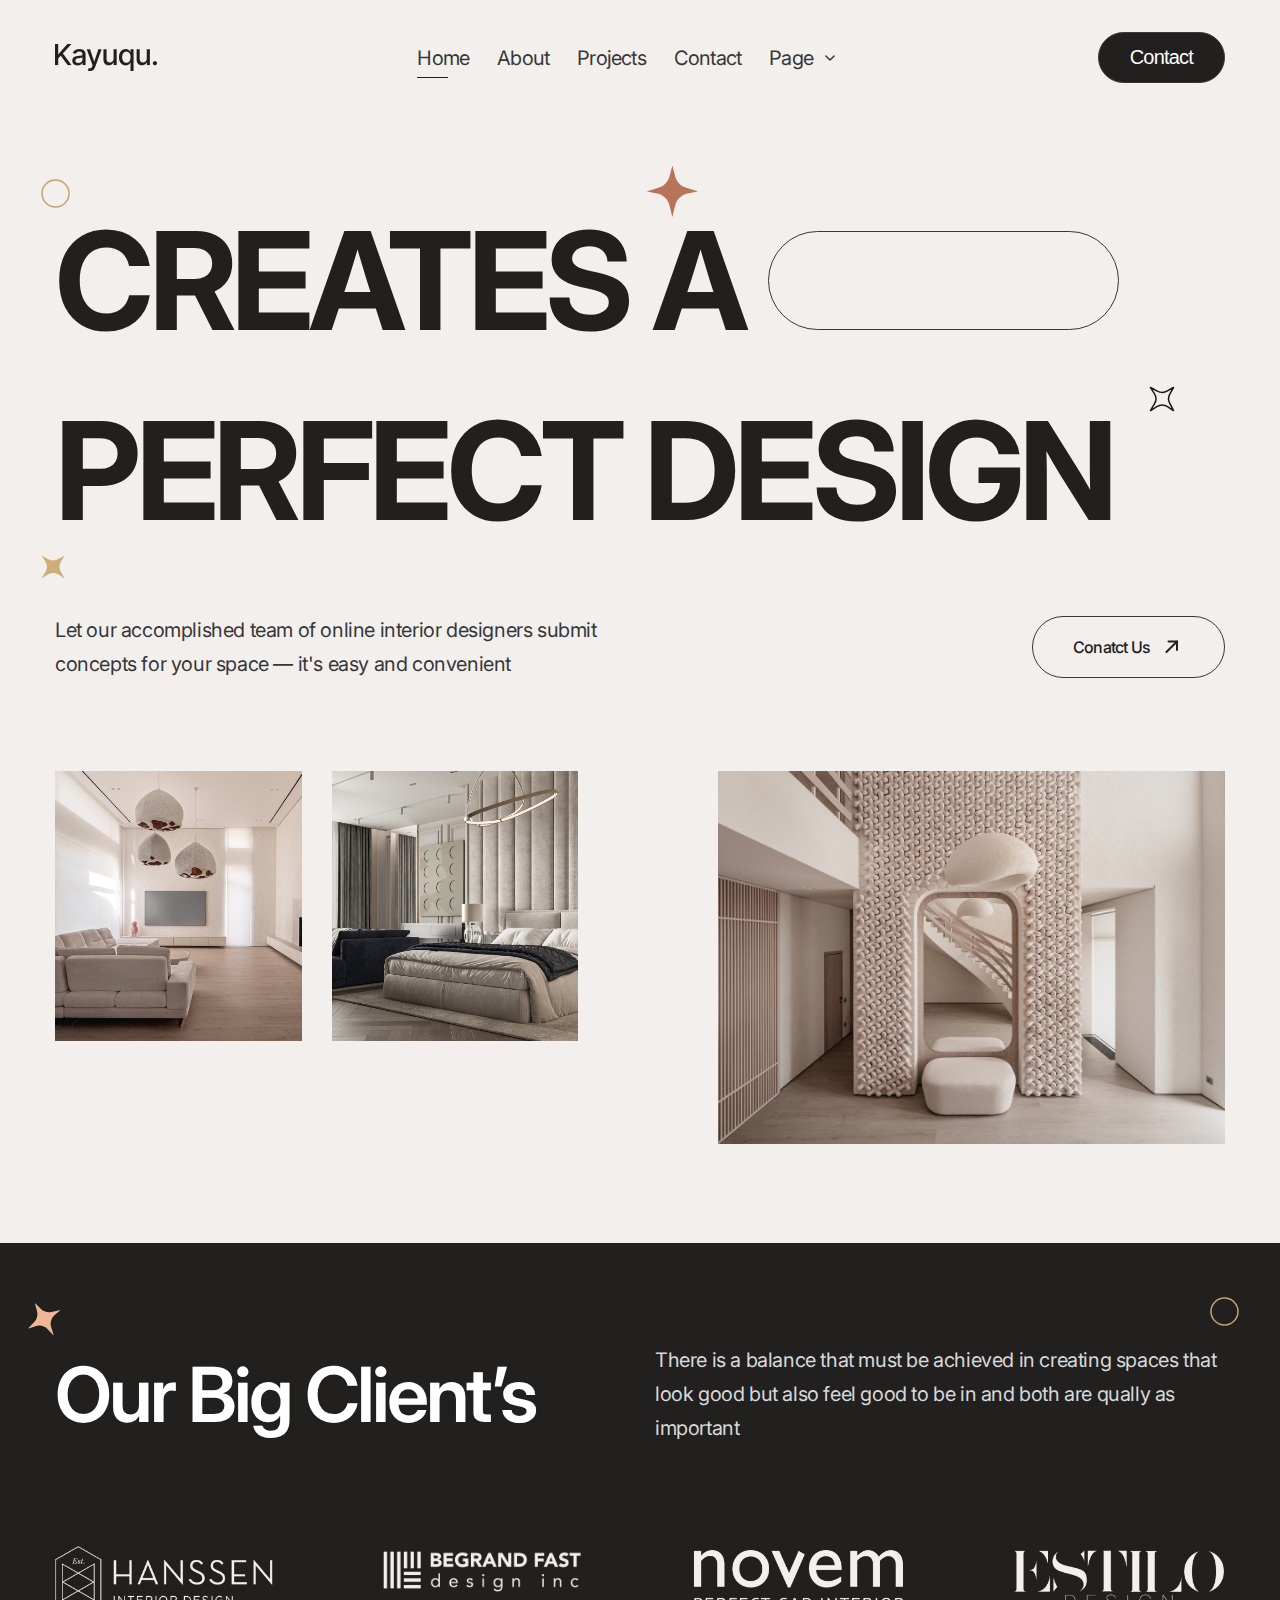
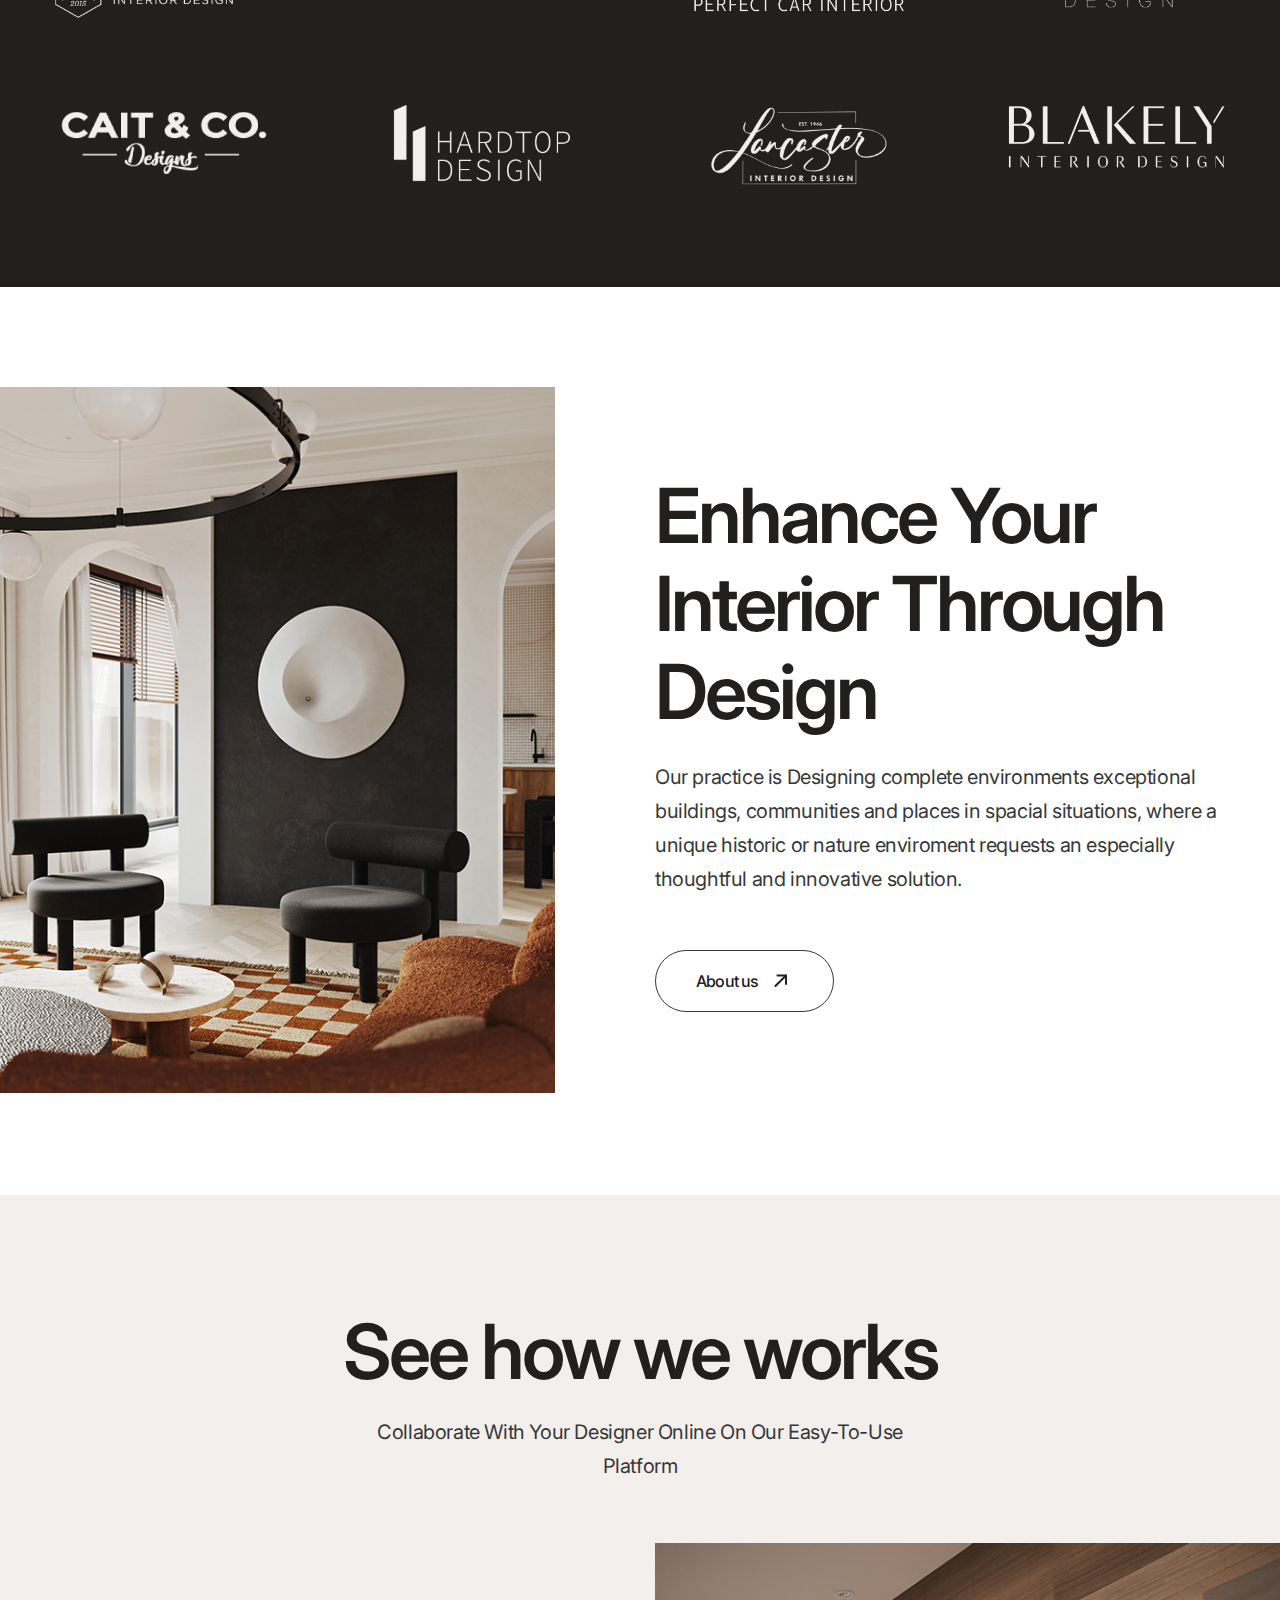
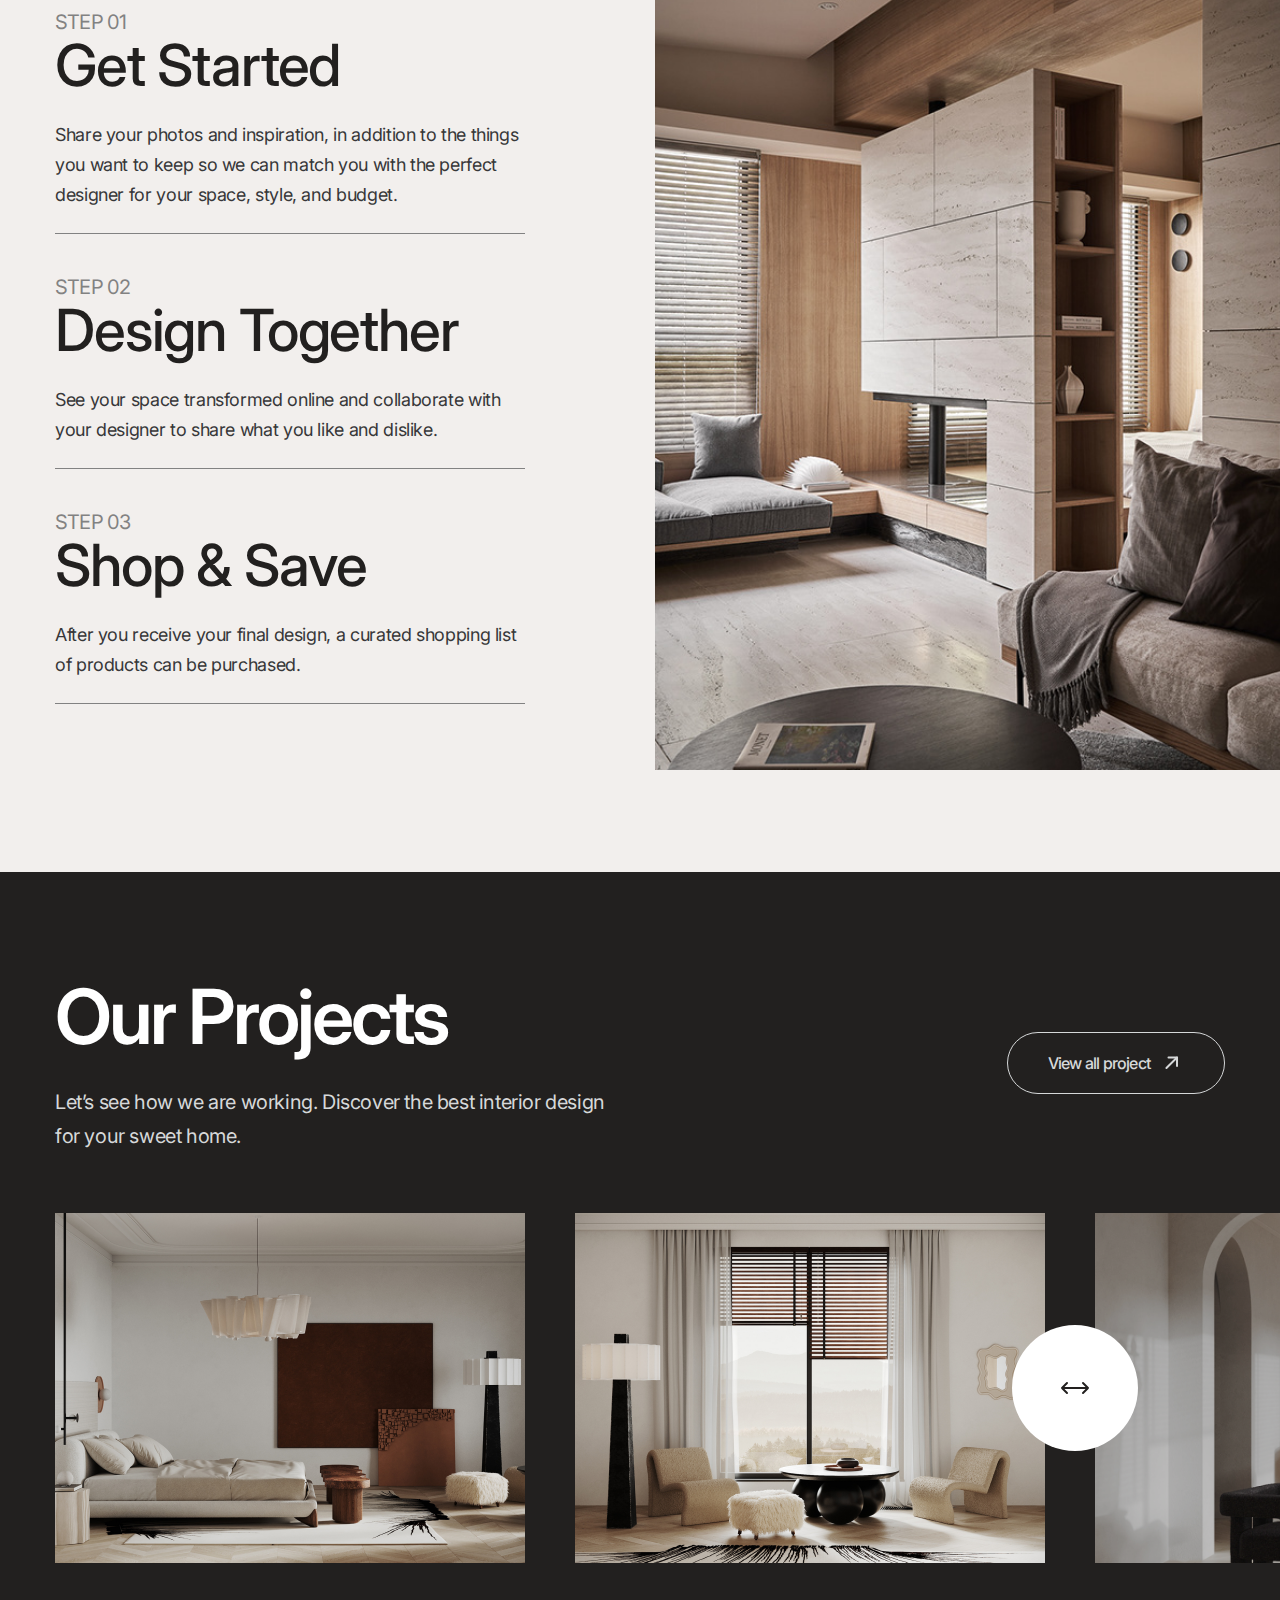
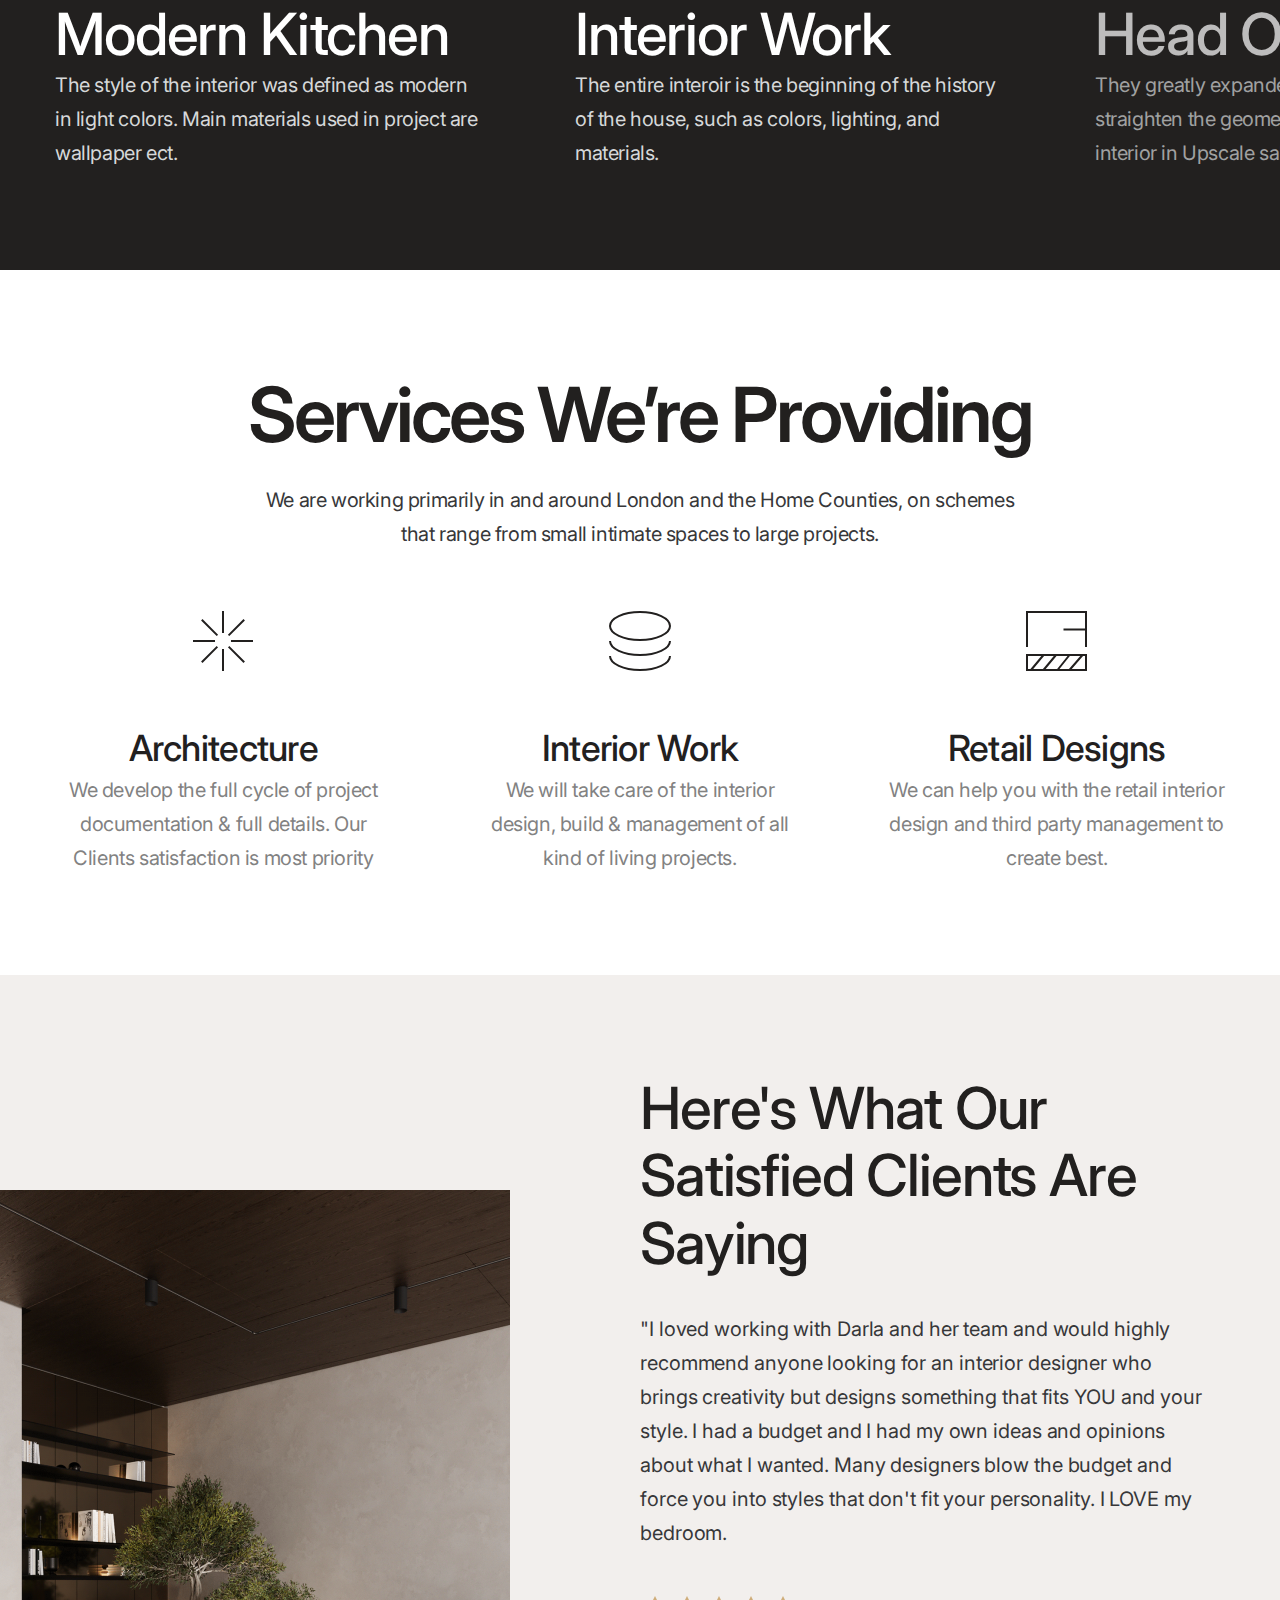
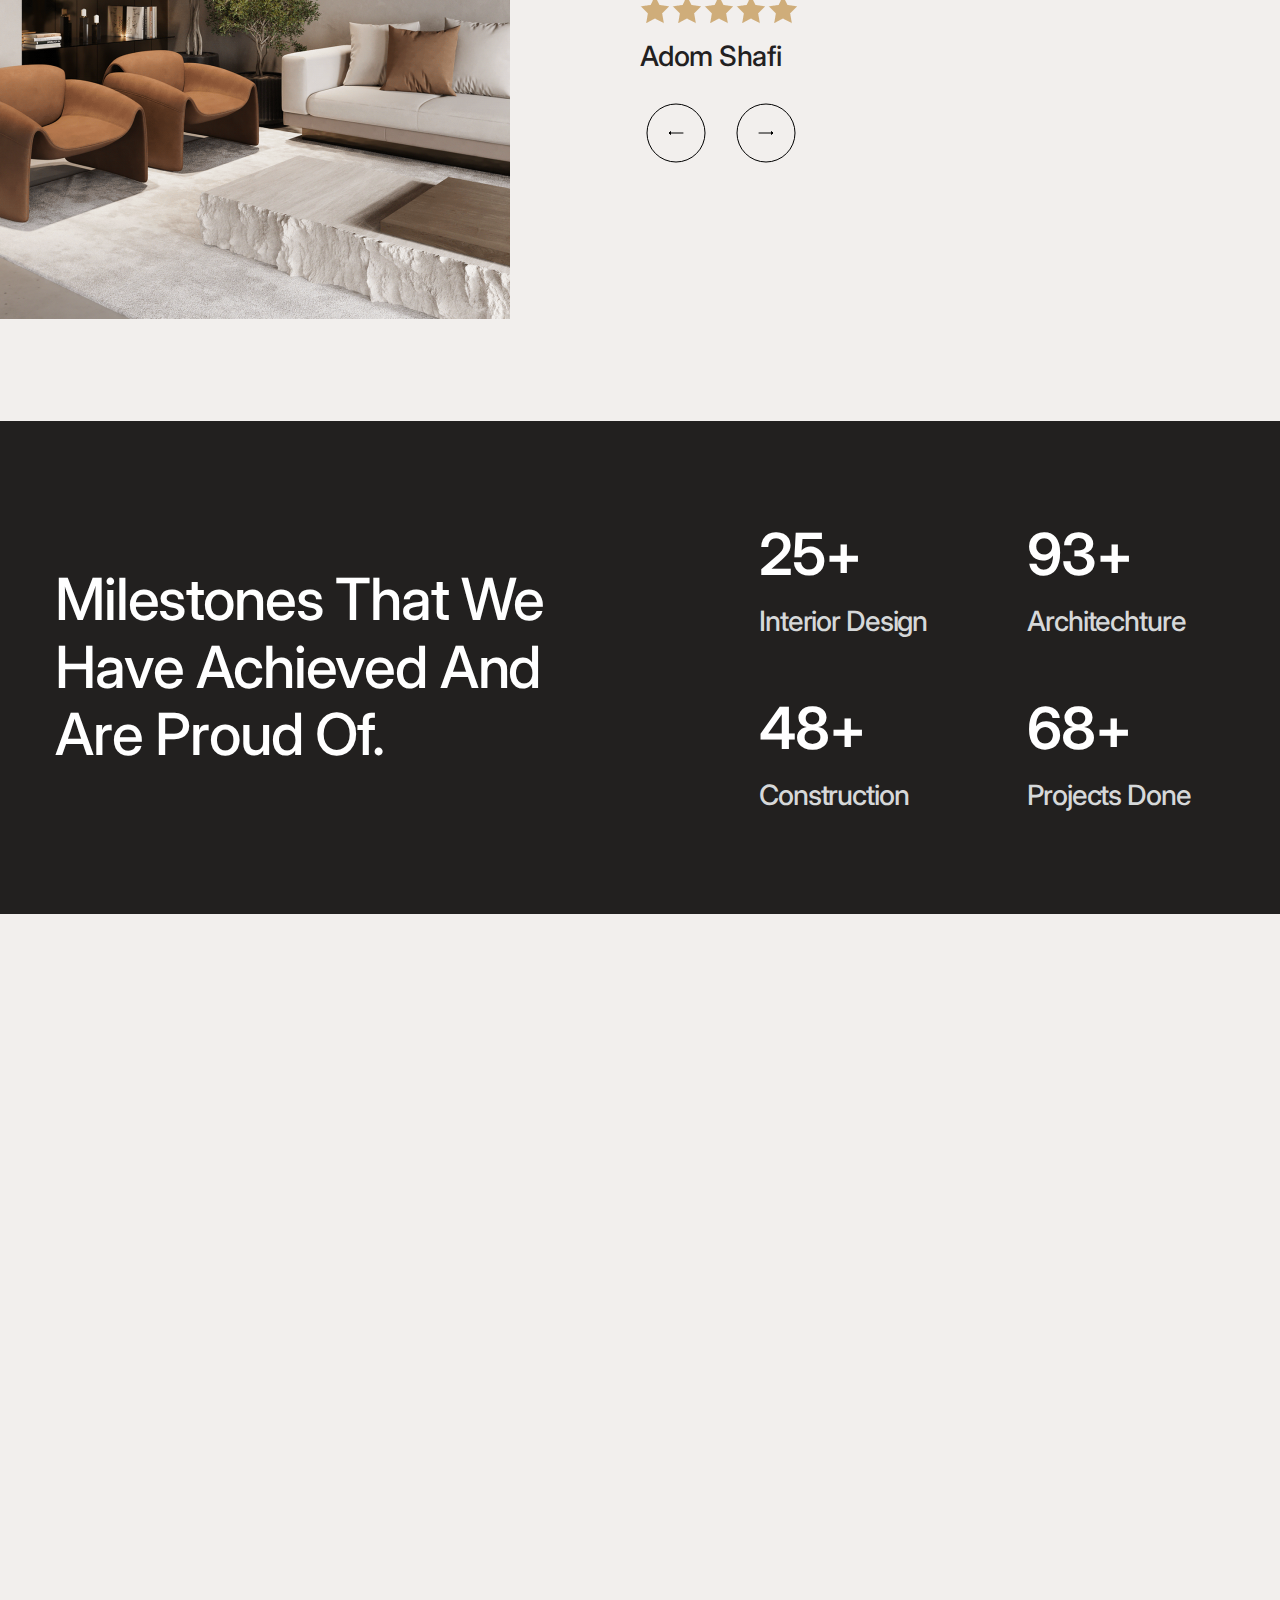
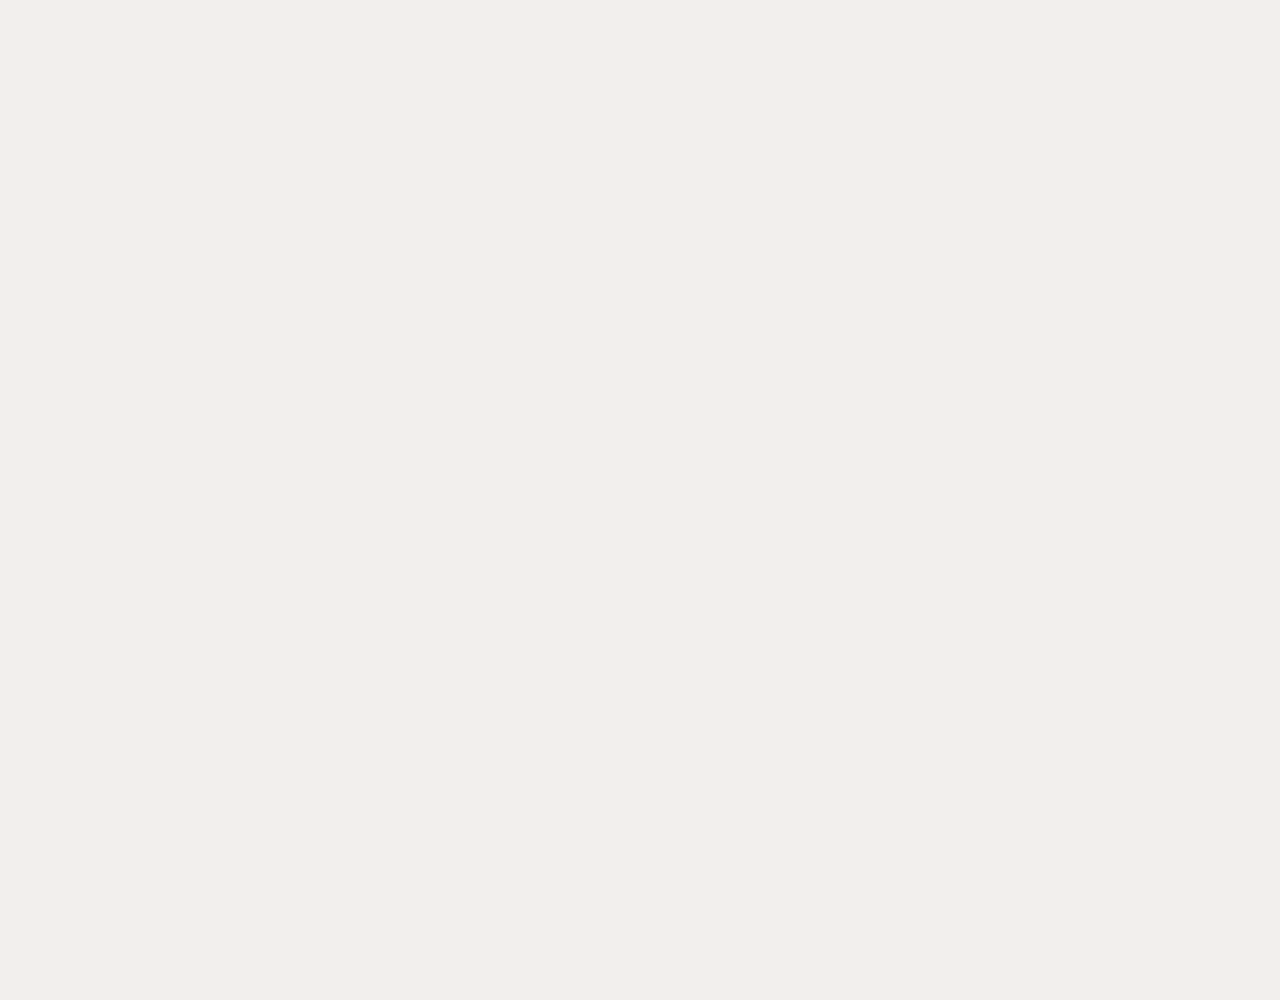
==== index.html @ d787222c "achievements" ====
<!DOCTYPE html>
<html lang="en">
    <head>
        <meta charset="UTF-8" />
        <meta name="viewport" content="width=device-width, initial-scale=1.0" />
        <title>Kayuqu</title>
        <!-- CSS -->
        <link rel="stylesheet" href="./assets/css/reset.css" />
        <link rel="stylesheet" href="./assets/css/styles.css" />
        <!-- Font -->
        <link rel="preconnect" href="https://fonts.googleapis.com" />
        <link rel="preconnect" href="https://fonts.gstatic.com" crossorigin />
        <link
            href="https://fonts.googleapis.com/css2?family=Inter:wght@300;400;500;600;700;800;900&display=swap"
            rel="stylesheet"
        />
        <!-- Favicon -->
        <link
            rel="apple-touch-icon"
            sizes="57x57"
            href="./assets/favicon/apple-icon-57x57.png"
        />
        <link
            rel="apple-touch-icon"
            sizes="60x60"
            href="./assets/favicon/apple-icon-60x60.png"
        />
        <link
            rel="apple-touch-icon"
            sizes="72x72"
            href="./assets/favicon/apple-icon-72x72.png"
        />
        <link
            rel="apple-touch-icon"
            sizes="76x76"
            href="./assets/favicon/apple-icon-76x76.png"
        />
        <link
            rel="apple-touch-icon"
            sizes="114x114"
            href="./assets/favicon/apple-icon-114x114.png"
        />
        <link
            rel="apple-touch-icon"
            sizes="120x120"
            href="./assets/favicon/apple-icon-120x120.png"
        />
        <link
            rel="apple-touch-icon"
            sizes="144x144"
            href="./assets/favicon/apple-icon-144x144.png"
        />
        <link
            rel="apple-touch-icon"
            sizes="152x152"
            href="./assets/favicon/apple-icon-152x152.png"
        />
        <link
            rel="apple-touch-icon"
            sizes="180x180"
            href="./assets/favicon/apple-icon-180x180.png"
        />
        <link
            rel="icon"
            type="image/png"
            sizes="192x192"
            href="./assets/favicon/android-icon-192x192.png"
        />
        <link
            rel="icon"
            type="image/png"
            sizes="32x32"
            href="./assets/favicon/favicon-32x32.png"
        />
        <link
            rel="icon"
            type="image/png"
            sizes="96x96"
            href="./assets/favicon/favicon-96x96.png"
        />
        <link
            rel="icon"
            type="image/png"
            sizes="16x16"
            href="./assets/favicon/favicon-16x16.png"
        />

        <link rel="manifest" href="./assets/favicon/manifest.json" />
        <meta name="msapplication-TileColor" content="#ffffff" />
        <meta name="msapplication-TileImage" content="/ms-icon-144x144.png" />
        <meta name="theme-color" content="#ffffff" />
    </head>
    <body style="height: 9000px">
        <header class="header fixed">
            <div class="container">
                <div class="header__inner">
                    <img
                        src="./assets/imgs/logo.png"
                        alt="Kayuqu"
                        class="logo"
                    />
                    <nav class="nav__header">
                        <ul class="header__list">
                            <li>
                                <a href="#!" class="header__link header__active"
                                    >Home</a
                                >
                            </li>
                            <li><a href="#!" class="header__link">About</a></li>
                            <li>
                                <a href="#!" class="header__link">Projects</a>
                            </li>
                            <li>
                                <a href="#!" class="header__link">Contact</a>
                            </li>
                            <li>
                                <a href="#!" class="header__link"
                                    >Page
                                    <svg
                                        class="header__menu"
                                        xmlns="http://www.w3.org/2000/svg"
                                        width="14"
                                        height="14"
                                        viewBox="0 0 14 14"
                                        fill="none"
                                    >
                                        <path
                                            d="M11.0837 4.95801L7.00033 9.04134L2.91699 4.95801"
                                            stroke="currentColor"
                                            stroke-width="1.5"
                                            stroke-linecap="round"
                                            stroke-linejoin="round"
                                        />
                                    </svg>
                                </a>
                            </li>
                        </ul>
                    </nav>
                    <button class="btn header__btn">Contact</button>
                </div>
            </div>
        </header>

        <main>
            <!-- hero -->
            <section class="hero">
                <div class="container">
                    <h1 class="section-heading lv1 hero__heading">
                        CREATES A <span class="btn hero__btn"></span> PERFECT
                        DESIGN

                        <img
                            src="./assets/icons/Ellipse 1.svg"
                            alt=""
                            class="hero__icon"
                        />
                        <img
                            src="./assets/icons/Star 1.svg"
                            alt=""
                            class="hero__icon"
                        /><img
                            src="./assets/icons/Star 2.svg"
                            alt=""
                            class="hero__icon"
                        /><img
                            src="./assets/icons/star3.svg"
                            alt=""
                            class="hero__icon"
                        />
                    </h1>
                    <div class="hero__row">
                        <p class="section-desc hero__desc">
                            Let our accomplished team of online interior
                            designers submit concepts for your space — it's easy
                            and convenient
                        </p>

                        <a href="" class="btn section-action"
                            >Conatct Us
                            <img
                                src="./assets/icons/Arrow-Right.svg"
                                alt=""
                                class="hero__icon__arrow"
                        /></a>
                    </div>
                    <div class="hero__media">
                        <img
                            src="./assets/imgs/hero_1.png"
                            alt="hero_1"
                            class="hero__img"
                        /><img
                            src="./assets/imgs/hero_2.png"
                            alt="hero_2"
                            class="hero__img"
                        /><img
                            src="./assets/imgs/hero_3.png"
                            alt="hero_3"
                            class="hero__img"
                        />
                    </div>
                </div>
            </section>
            <!-- Our__Client’s -->
            <section class="Our-Client">
                <div class="container">
                    <div class="Our-Client__inner">
                        <div class="Our-Client__row">
                            <h2 class="section-heading lv2 Our-Client__heading">
                                Our Big Client’s
                            </h2>
                            <p class="section-desc Our-Client__desc">
                                There is a balance that must be achieved in
                                creating spaces that look good but also feel
                                good to be in and both are qually as important
                            </p>
                        </div>
                        <div class="Our-Client__logo__list">
                            <img
                                src="./assets/logo/logo1.png"
                                alt=""
                                class="Our-Client__logo__item"
                            /><img
                                src="./assets/logo/logo2.png"
                                alt=""
                                class="Our-Client__logo__item"
                            /><img
                                src="./assets/logo/logo3.png"
                                alt=""
                                class="Our-Client__logo__item"
                            /><img
                                src="./assets/logo/logo4.png"
                                alt=""
                                class="Our-Client__logo__item"
                            /><img
                                src="./assets/logo/logo5.png"
                                alt=""
                                class="Our-Client__logo__item"
                            /><img
                                src="./assets/logo/logo6.png"
                                alt=""
                                class="Our-Client__logo__item"
                            /><img
                                src="./assets/logo/logo7.png"
                                alt=""
                                class="Our-Client__logo__item"
                            /><img
                                src="./assets/logo/logo8.png"
                                alt=""
                                class="Our-Client__logo__item"
                            />
                        </div>
                        <img
                            src="./assets/icons/Star 4.svg"
                            alt=""
                            class="Our-Client__icon"
                        />
                        <img
                            src="./assets/icons/Ellipse 1.svg"
                            alt=""
                            class="Our-Client__icon"
                        />
                    </div>
                </div>
            </section>
            <!-- About -->
            <section class="about">
                <div class="container">
                    <div class="about__inner">
                        <figure class="about__thumb">
                            <img
                                src="./assets/imgs/about.png"
                                alt=""
                                class="about__img"
                            />
                        </figure>

                        <section class="about__content">
                            <h2 class="section-heading lv2 about__heading">
                                Enhance your interior through design
                            </h2>
                            <p class="section-desc about__desc">
                                Our practice is Designing complete environments
                                exceptional buildings, communities and places in
                                spacial situations, where a unique historic or
                                nature enviroment requests an especially
                                thoughtful and innovative solution.
                            </p>

                            <a href="#!" class="btn section-action"
                                >About us
                                <img
                                    src="./assets/icons/Arrow-Right.svg"
                                    alt=""
                                    class="hero__icon__arrow"
                            /></a>
                        </section>
                    </div>
                </div>
            </section>
            <!-- Works -->
            <section class="works">
                <div class="container">
                    <h2 class="section-heading lv2 works__heading">
                        See how we works
                    </h2>
                    <p class="section-desc works__desc">
                        Collaborate with your designer online on our easy-to-use
                        platform
                    </p>

                    <div class="works__inner">
                        <div class="works__list">
                            <!-- works item 1 -->
                            <section class="works__item">
                                <span class="works__step"> STEP 01 </span>
                                <h3 class="section-heading lv3">Get Started</h3>
                                <p class="works__item__desc">
                                    Share your photos and inspiration, in
                                    addition to the things you want to keep so
                                    we can match you with the perfect designer
                                    for your space, style, and budget.
                                </p>
                            </section>

                            <!-- works item 2 -->
                            <section class="works__item">
                                <span class="works__step"> STEP 02 </span>
                                <h3 class="section-heading lv3">
                                    Design Together
                                </h3>
                                <p class="works__item__desc">
                                    See your space transformed online and
                                    collaborate with your designer to share what
                                    you like and dislike.
                                </p>
                            </section>

                            <!-- works item 1 -->
                            <section class="works__item">
                                <span class="works__step"> STEP 03 </span>
                                <h3 class="section-heading lv3">Shop & Save</h3>
                                <p class="works__item__desc">
                                    After you receive your final design, a
                                    curated shopping list of products can be
                                    purchased.
                                </p>
                            </section>
                        </div>

                        <figure class="works__thumb">
                            <img
                                src="./assets/imgs/works.png"
                                alt="works"
                                class="works__img"
                            />
                        </figure>
                    </div>
                </div>
            </section>
            <!-- projects -->
            <section class="projects">
                <div class="container">
                    <section class="projects__top">
                        <div class="projects__info">
                            <h2 class="section-heading lv2 projects__heading">
                                Our Projects
                            </h2>
                            <p class="section-desc project__desc">
                                Let’s see how we are working. Discover the best
                                interior design for your sweet home.
                            </p>
                        </div>
                        <a href="" class="btn section-action projects__action"
                            >View all project
                            <svg
                                width="24"
                                height="24"
                                viewBox="0 0 24 24"
                                fill="none"
                                xmlns="http://www.w3.org/2000/svg"
                            >
                                <g id="Iconly/Light/Arrow - Right">
                                    <g id="Arrow - Right">
                                        <path
                                            id="Stroke 1"
                                            d="M17.0294 6.44707L6.42281 17.0537"
                                            stroke="currentColor"
                                            stroke-width="2"
                                            stroke-linecap="round"
                                            stroke-linejoin="round"
                                        />
                                        <path
                                            id="Stroke 3"
                                            d="M8.49179 6.46445L17.0294 6.44606L17.0117 14.9844"
                                            stroke="currentColor"
                                            stroke-width="2"
                                            stroke-linecap="round"
                                            stroke-linejoin="round"
                                        />
                                    </g>
                                </g>
                            </svg>
                        </a>
                    </section>
                    <div class="projects__list">
                        <!-- Project item 1 -->
                        <article class="projects__item">
                            <a href="#!">
                                <figure class="projects__thumb">
                                    <img
                                        src="./assets/imgs/projects1.png"
                                        alt=""
                                        class="projects__img"
                                    />
                                </figure>
                            </a>
                            <div class="projects__item__info">
                                <a href="#!">
                                    <h3
                                        class="projects__item__title section__heading lv3"
                                    >
                                        Modern Kitchen
                                    </h3>
                                </a>

                                <p class="projects__item__desc section-desc">
                                    The style of the interior was defined as
                                    modern in light colors. Main materials used
                                    in project are wallpaper ect.
                                </p>
                            </div>
                        </article>

                        <!-- Project item 2 -->
                        <article class="projects__item">
                            <a href="#!">
                                <figure class="projects__thumb">
                                    <img
                                        src="./assets/imgs/projects2.png"
                                        alt=""
                                        class="projects__img"
                                    />
                                </figure>
                            </a>
                            <div class="projects__item__info">
                                <a href="#!">
                                    <h3
                                        class="projects__item__title section__heading lv3"
                                    >
                                        Interior Work
                                    </h3>
                                </a>

                                <p class="projects__item__desc section-desc">
                                    The entire interoir is the beginning of the
                                    history of the house, such as colors,
                                    lighting, and materials.
                                </p>
                            </div>
                        </article>

                        <!-- Project item 3 -->
                        <article class="projects__item">
                            <a href="#!">
                                <figure class="projects__thumb">
                                    <img
                                        src="./assets/imgs/projects3.png"
                                        alt=""
                                        class="projects__img"
                                    />
                                </figure>
                            </a>
                            <div class="projects__item__info">
                                <a href="#!">
                                    <h3
                                        class="projects__item__title section__heading lv3"
                                    >
                                        Head Office
                                    </h3>
                                </a>

                                <p class="projects__item__desc section-desc">
                                    They greatly expanded the space, helped
                                    straighten the geometry and added light to
                                    the interior in Upscale sales office.
                                </p>
                            </div>
                        </article>
                        <img
                            src="./assets/icons/next.svg"
                            alt=""
                            class="project__icon"
                        />
                    </div>
                </div>
            </section>
            <!-- Services -->
            <section class="services">
                <div class="container">
                    <h2 class="section-heading lv2 services__heading">
                        Services We’re Providing
                    </h2>
                    <p class="section-desc services__desc">
                        We are working primarily in and around London and the
                        Home Counties, on schemes that range from small intimate
                        spaces to large projects.
                    </p>

                    <div class="services__list">
                        <!-- services__item 1 -->
                        <section class="services__item">
                            <img
                                src="./assets/icons/Architecture.svg"
                                alt="Architecture"
                                class="services__icon"
                            />
                            <h3 class="services__item__title">Architecture</h3>
                            <p class="services__item__desc section-desc">
                                We develop the full cycle of project
                                documentation & full details. Our Clients
                                satisfaction is most priority
                            </p>
                        </section>

                        <!-- services__item 2 -->
                        <section class="services__item">
                            <img
                                src="./assets/icons/InteriorWork.svg"
                                alt="Interior Work"
                                class="services__icon"
                            />
                            <h3 class="services__item__title">Interior Work</h3>
                            <p class="services__item__desc section-desc">
                                We will take care of the interior design, build
                                & management of all kind of living projects.
                            </p>
                        </section>

                        <!-- services__item 3 -->
                        <section class="services__item">
                            <img
                                src="./assets/icons/RetailDesigns.svg"
                                alt=""
                                class="services__icon"
                            />
                            <h3 class="services__item__title">
                                Retail Designs
                            </h3>
                            <p class="services__item__desc section-desc">
                                We can help you with the retail interior design
                                and third party management to create best.
                            </p>
                        </section>
                    </div>
                </div>
            </section>
            <!-- reviews  -->
            <section class="review">
                <div class="container">
                    <div class="review__inner">
                        <figure class="review__thumb">
                            <img
                                src="./assets/imgs/reviews.png"
                                alt="review"
                                class="review__img"
                            />
                        </figure>
                        <section class="review__content">
                            <h3 class="section-heading lv3 review__heading">
                                Here's what our satisfied clients are saying
                            </h3>
                            <blockquote class="section-desc review__quote">
                                "I loved working with Darla and her team and
                                would highly recommend anyone looking for an
                                interior designer who brings creativity but
                                designs something that fits YOU and your style.
                                I had a budget and I had my own ideas and
                                opinions about what I wanted. Many designers
                                blow the budget and force you into styles that
                                don't fit your personality. I LOVE my bedroom.
                            </blockquote>
                            <img
                                src="./assets/icons/star.png"
                                alt=""
                                class="review__star"
                            />
                            <p class="review__author">Adom Shafi</p>
                            <div class="review__controls">
                                <button class="review__control">
                                    <svg
                                        class="review__control__back"
                                        xmlns="http://www.w3.org/2000/svg"
                                        width="60"
                                        height="60"
                                        viewBox="0 0 60 60"
                                        fill="none"
                                    >
                                        <circle
                                            cx="30"
                                            cy="30"
                                            r="29"
                                            stroke="currentColor"
                                        />
                                        <path
                                            d="M35.5 28.5L37 30L35.5 31.5V30V28.5Z"
                                            fill="#22201F"
                                        />
                                        <path
                                            d="M23 30H35.5M35.5 30V28.5L37 30L35.5 31.5V30Z"
                                            stroke="currentColor"
                                            stroke-linecap="round"
                                        />
                                    </svg>
                                </button>

                                <button class="review__control">
                                    <svg
                                        xmlns="http://www.w3.org/2000/svg"
                                        width="60"
                                        height="60"
                                        viewBox="0 0 60 60"
                                        fill="none"
                                    >
                                        <circle
                                            cx="30"
                                            cy="30"
                                            r="29"
                                            stroke="currentColor"
                                        />
                                        <path
                                            d="M35.5 28.5L37 30L35.5 31.5V30V28.5Z"
                                            fill="currentColor"
                                        />
                                        <path
                                            d="M23 30H35.5M35.5 30V28.5L37 30L35.5 31.5V30Z"
                                            stroke="currentColor"
                                            stroke-linecap="round"
                                        />
                                    </svg>
                                </button>
                            </div>
                        </section>
                    </div>
                </div>
            </section>
            <section class="achievements">
                <div class="container">
                    <div class="achievements__inner">
                        <h3 class="section-heading lv3 achievements__heading">
                            Milestones that we have achieved and are proud of.
                        </h3>

                        <div class="achievements__list">
                            <!-- achievements__item 1 -->
                            <section class="achievements__item">
                                <span class="achievements__item__stats"
                                    >25+</span
                                >
                                <p class="achievements__item__title">
                                    Interior Design
                                </p>
                            </section>

                            <!-- achievements__item 2 -->
                            <section class="achievements__item">
                                <span class="achievements__item__stats"
                                    >93+</span
                                >
                                <p class="achievements__item__title">
                                    Architechture
                                </p>
                            </section>

                            <!-- achievements__item 3 -->
                            <section class="achievements__item">
                                <span class="achievements__item__stats"
                                    >48+</span
                                >
                                <p class="achievements__item__title">
                                    Construction
                                </p>
                            </section>

                            <!-- achievements__item 4 -->
                            <section class="achievements__item">
                                <span class="achievements__item__stats"
                                    >68+</span
                                >
                                <p class="achievements__item__title">
                                    Projects Done
                                </p>
                            </section>
                        </div>
                    </div>
                </div>
            </section>
        </main>
    </body>
</html>
---- assets/css/styles.css ----
* {
    box-sizing: border-box;
}

:root {
    --primary-color: #ff5b2e;
    --primary-color-bg: #f2efed;
}

html {
    font-size: 62.5%;
}

body {
    font-size: 1.6rem;
    font-family: "Inter", sans-serif;
    background: var(--primary-color-bg);
}

/* Common */
a {
    text-decoration: none;
}

.container {
    width: 1170px;
    max-width: calc(100% - 48px);
    margin: 0 auto;
}

.btn {
    padding: 18px 40px;
    justify-content: center;
    align-items: center;
    border-radius: 999px;
    border: 1px solid #373739;
    color: #22201f;
    font-weight: 500;
    letter-spacing: -0.8px;
    transition: 0.25s;
}

.btn:hover {
    opacity: 0.9;
}

.section-action {
    display: inline-flex;
    align-items: center;
    column-gap: 10px;
}

.section-desc {
    color: #373739;
    font-family: Inter;
    font-size: 2rem;
    font-style: normal;
    font-weight: 400;
    line-height: 1.7;
    letter-spacing: -0.4px;
}

.section-heading {
    color: #22201f;
    font-family: Inter;
}

.lv1 {
    font-size: 13.6rem;
    font-weight: 700;
    line-height: 1.4;
    letter-spacing: -5.44px;
}

.lv2 {
    font-size: 7.6rem;
    font-weight: 600;
    line-height: 1.16;
    letter-spacing: -3.04px;
}
.lv3 {
    font-size: 5.8rem;
    font-weight: 500;
    line-height: 1.17;
    letter-spacing: -1.16px;
}
/* Header */

.header {
    padding: 32px 0 8px 0;
    background: var(--primary-color-bg);
    z-index: 1;
    /* background: #ff5b2e; */
}

.header.fixed {
    position: sticky;
    margin: 0 auto;
    top: 0;
}

.logo {
    width: 102px;
    height: 27px;
    object-fit: cover;
}

.header__inner {
    display: flex;
    align-items: center;
}

.nav__header {
    margin: auto;
}

.header__list {
    display: flex;
    align-items: center;
}

.header__link {
    position: relative;
    padding: 8px 14px;
    color: #373739;
    font-size: 2rem;
    font-style: normal;
    font-weight: 400;
    letter-spacing: -0.8px;
}

.header__active::before {
    content: "";
    position: absolute;
    width: 38.6%;
    height: 1px;
    bottom: 0;
    left: 14px;
    background: #22201f;
}

.header__menu {
    color: currentColor;
    margin-left: 6px;
}

.header__btn {
    background: #22201f;
    padding: 13px 31px;
    color: #fff;

    font-size: 2rem;
    font-style: normal;
    font-weight: 500;
    letter-spacing: -0.8px;
}

/* hero */
.hero {
    padding-top: 95px;
    padding-bottom: 99px;
}

.hero__btn {
    display: inline-block;
    width: 351px;
    height: 99px;
}

.hero__heading {
    position: relative;
}

.hero__icon {
    position: absolute;
}

.hero__icon:nth-of-type(1) {
    top: -7px;
    left: -14px;
}

.hero__icon:nth-of-type(2) {
    width: 51px;
    height: 51px;
    top: -20px;
    left: 592px;
}

.hero__icon:nth-of-type(3) {
    height: 24px;
    width: 24px;
    bottom: -12px;
    left: -14px;
}

.hero__icon:nth-of-type(4) {
    top: 200px;
    right: 50px;
}
.hero__row {
    margin-top: 46px;
    display: flex;
    align-items: center;
    justify-content: space-between;
}
.hero__desc {
    width: 601px;
}

.hero__icon__arrow {
    width: 24px;
    height: 24px;
    display: block;
}

.hero__media {
    margin-top: 90px;
    display: grid;
    grid-template-columns: 1fr 1fr 2.5fr;
    column-gap: 30px;
}

.hero__img {
    width: 100%;
}

.hero__img:last-child {
    padding-left: 110px;
}

/* Our-Client */

.Our-Client {
    background: #22201f;
    padding: 100px 0;
}

.Our-Client__inner {
    position: relative;
}

.Our-Client__row {
    display: flex;
    align-items: center;
    justify-content: space-between;
}

.Our-Client__heading {
    color: var(--white, #fff);
}

.Our-Client__desc {
    width: 570px;
    color: var(--gray-white, #d6d8d9);
}

.Our-Client__logo__list {
    margin-top: 100px;
    display: grid;
    grid-template-columns: repeat(4, 1fr);
    column-gap: 100px;
    row-gap: 86px;
}

.Our-Client__logo__item {
    width: 100%;
}

.Our-Client__icon {
    position: absolute;
}

.Our-Client__icon:nth-of-type(1) {
    top: -40px;
    left: -27px;
}
.Our-Client__icon:nth-of-type(2) {
    top: -46px;
    right: -14px;
}

/* About */

.about {
    padding: 100px 0;
    background: #fff;
}

.about__inner {
    display: flex;
    align-items: center;
    justify-content: space-between;
    column-gap: 100px;
}

.about__thumb {
    margin-left: -75px;
}

.about__img {
    width: 575px;
    height: 706px;
    object-fit: cover;
}

.about__heading {
    text-transform: capitalize;
    margin-bottom: 24px;
}

.about__desc {
    margin-bottom: 54px;
}

/* works */

.works {
    padding: 100px 0;
}

.works__heading {
    text-align: center;
}

.works__desc {
    margin-top: 18px;
    width: 570px;
    margin-left: auto;
    margin-right: auto;
    text-align: center;
    text-transform: capitalize;
}

.works__inner {
    margin-top: 60px;
    display: flex;
    align-items: center;
    justify-content: space-between;
    column-gap: 130px;
}

.works__list {
    display: flex;
    flex-direction: column;
}

.works__item {
    position: relative;
    width: 470px;
    padding-bottom: 24px;
}
.works__item + .works__item {
    margin-top: 43px;
}
.works__item::before {
    position: absolute;
    content: "";
    width: 100%;
    height: 1px;
    background: #828282;
    bottom: 0;
}
.works__step {
    color: #828282;
    font-size: 2rem;
    font-weight: 400;
    letter-spacing: -0.8px;
}

.works__heading {
    margin-top: 12px;
    margin-bottom: 20px;
}

.works__item__desc {
    margin-top: 20px;
    color: var(--gray, #373739);

    /* 18 */
    font-size: 1.8rem;
    font-weight: 400;
    line-height: 1.667;
    letter-spacing: -0.36px;
}

.works__thumb {
    pa-right: -75px;
}

.works__img {
    width: 645px;
    height: 827px;
}

/* projects */
.projects {
    padding: 100px 0;
    background: var(--black, #22201f);
    overflow: hidden;
    /* clip-path: inset(0); */
}

.projects__top {
    display: flex;
    align-items: center;
    justify-content: space-between;
}
.projects__heading {
    color: #fff;
    text-transform: capitalize;
}
.project__desc {
    width: 570px;
    margin-top: 24px;
    color: var(--gray-white, #d6d8d9);
}
.projects__action {
    border-color: #d6d8d9;
    color: #d6d8d9;
}

.projects__list {
    position: relative;
    margin-top: 60px;
    display: flex;
    column-gap: 50px;
}

.projects__item:hover .projects__img {
    transform: scale(1.1);
}
.projects__item:nth-child(n + 3) {
    opacity: 0.7;
}

.projects__thumb {
    width: 470px;
    height: 350px;
    overflow: hidden;
}

.projects__img {
    width: 100%;
    height: 100%;
    transition: 0.25s;
    object-fit: cover;
}

.projects__item__info {
    width: 430px;
}

.projects__item__title {
    width: 100%;
    margin-top: 38px;
    color: #fff;
}

.projects__item__desc {
    width: 100%;
    color: var(--gray-white, #d6d8d9);
}

.project__icon {
    position: absolute;
    top: 112px;
    right: 87px;
    transition: 0.25s;
}
.project__icon:hover {
    cursor: pointer;
}
/*  */
.services {
    padding: 100px 0;
    background: #fff;
}

.services__heading {
    text-align: center;
    margin-bottom: 24px;
}

.services__desc {
    width: 770px;
    text-align: center;
    margin: 0 auto;
}

.services__list {
    margin-top: 60px;
    display: grid;
    grid-template-columns: repeat(3, 1fr);
    column-gap: 80px;
}

.services__item {
    width: 100%;
    text-align: center;
}

.services__item__title {
    margin-top: 52px;
    color: var(--black, #22201f);
    text-align: center;

    font-size: 3.6rem;
    font-style: normal;
    font-weight: 500;
    line-height: 1.333; /* 133.333% */
    letter-spacing: -0.72px;
}

.services__item__desc {
    color: var(--white-gray-2, #828282);
    text-align: center;
}

/*  */
.review {
    padding: 100px 0;
}

.review__inner {
    display: flex;
    column-gap: 130px;
}

.review__thumb {
    margin-top: 115px;
}

.review__img {
    margin-left: -150px;
    width: 605px;
    height: 729px;
    object-fit: cover;
}

.review__heading {
    text-transform: capitalize;
    margin-bottom: 34px;
}

.review__quote {
    width: 570px;
    text-align: left;
    letter-spacing: -0.1px;
}

.review__star {
    margin-top: 46px;
}

.review__author {
    margin-top: 10px;
    color: var(--black, #22201f);
    font-family: Inter;
    font-size: 2.8rem;
    font-style: normal;
    font-weight: 500;
    line-height: 1.357; /* 135.714% */
    letter-spacing: -0.56px;
}
.review__controls {
    margin-top: 26px;
    display: flex;
    column-gap: 18px;
}
.review__control {
    border: none;
    background: transparent;
}

.review__control:hover {
    opacity: 0.9;
    color: #828282;
    cursor: pointer;
}

.review__control__back {
    rotate: 180deg;
}

/* achievements */
.achievements {
    padding: 100px 0;
    background: #22201f;
}

.achievements__inner {
    display: flex;
    align-items: center;
    column-gap: 130px;
}

.achievements__heading {
    width: 574px;
    color: var(--white, #fff);
    text-transform: capitalize;
}

.achievements__list {
    display: grid;
    grid-template-columns: repeat(2, 1fr);
    row-gap: 54px;
    column-gap: 100px;
}

.achievements__item__stats {
    color: var(--white, #fff);
    font-size: 5.8rem;
    font-weight: 600;
    line-height: 1.172; /* 117.241% */
    letter-spacing: -1.16px;
}

.achievements__item__title {
    margin-top: 14px;
    color: var(--gray-white, #d6d8d9);
    font-size: 2.8rem;
    font-weight: 500;
    line-height: 1.357; /* 135.714% */
    letter-spacing: -1.12px;
}
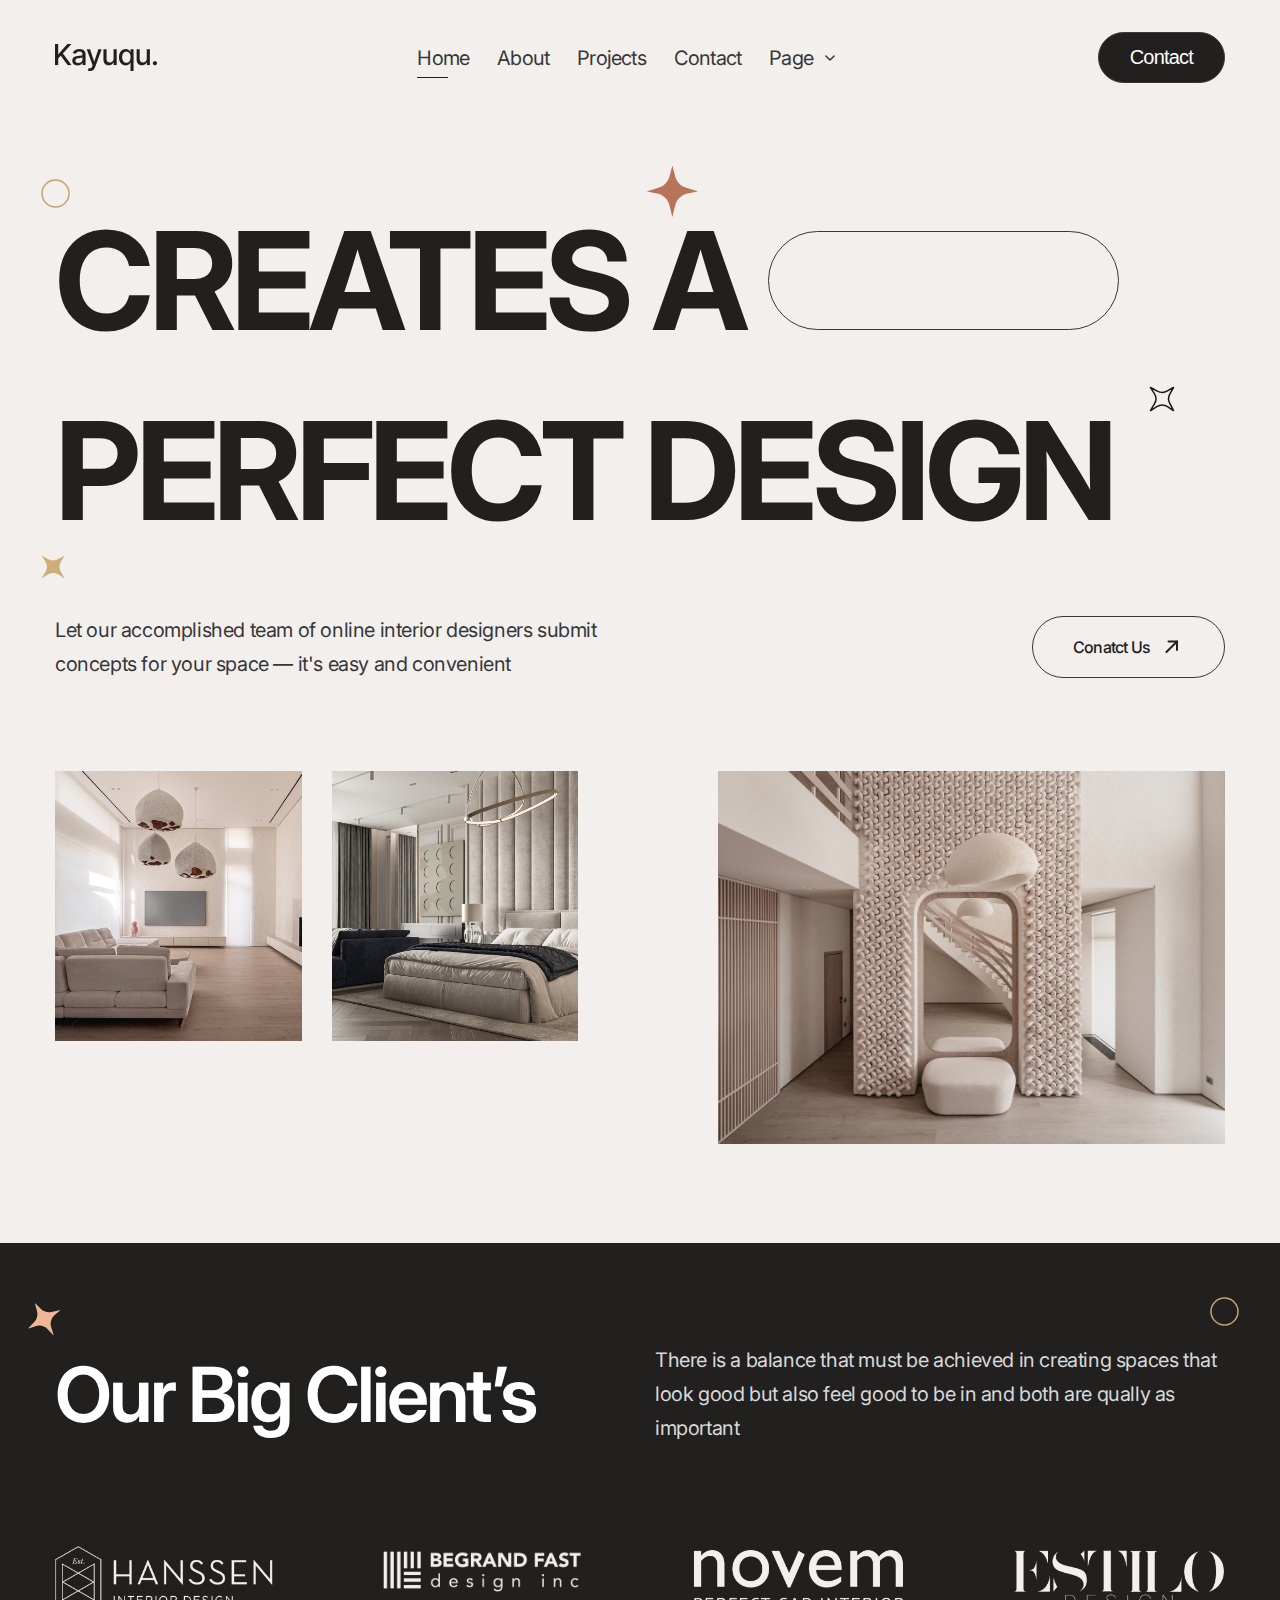
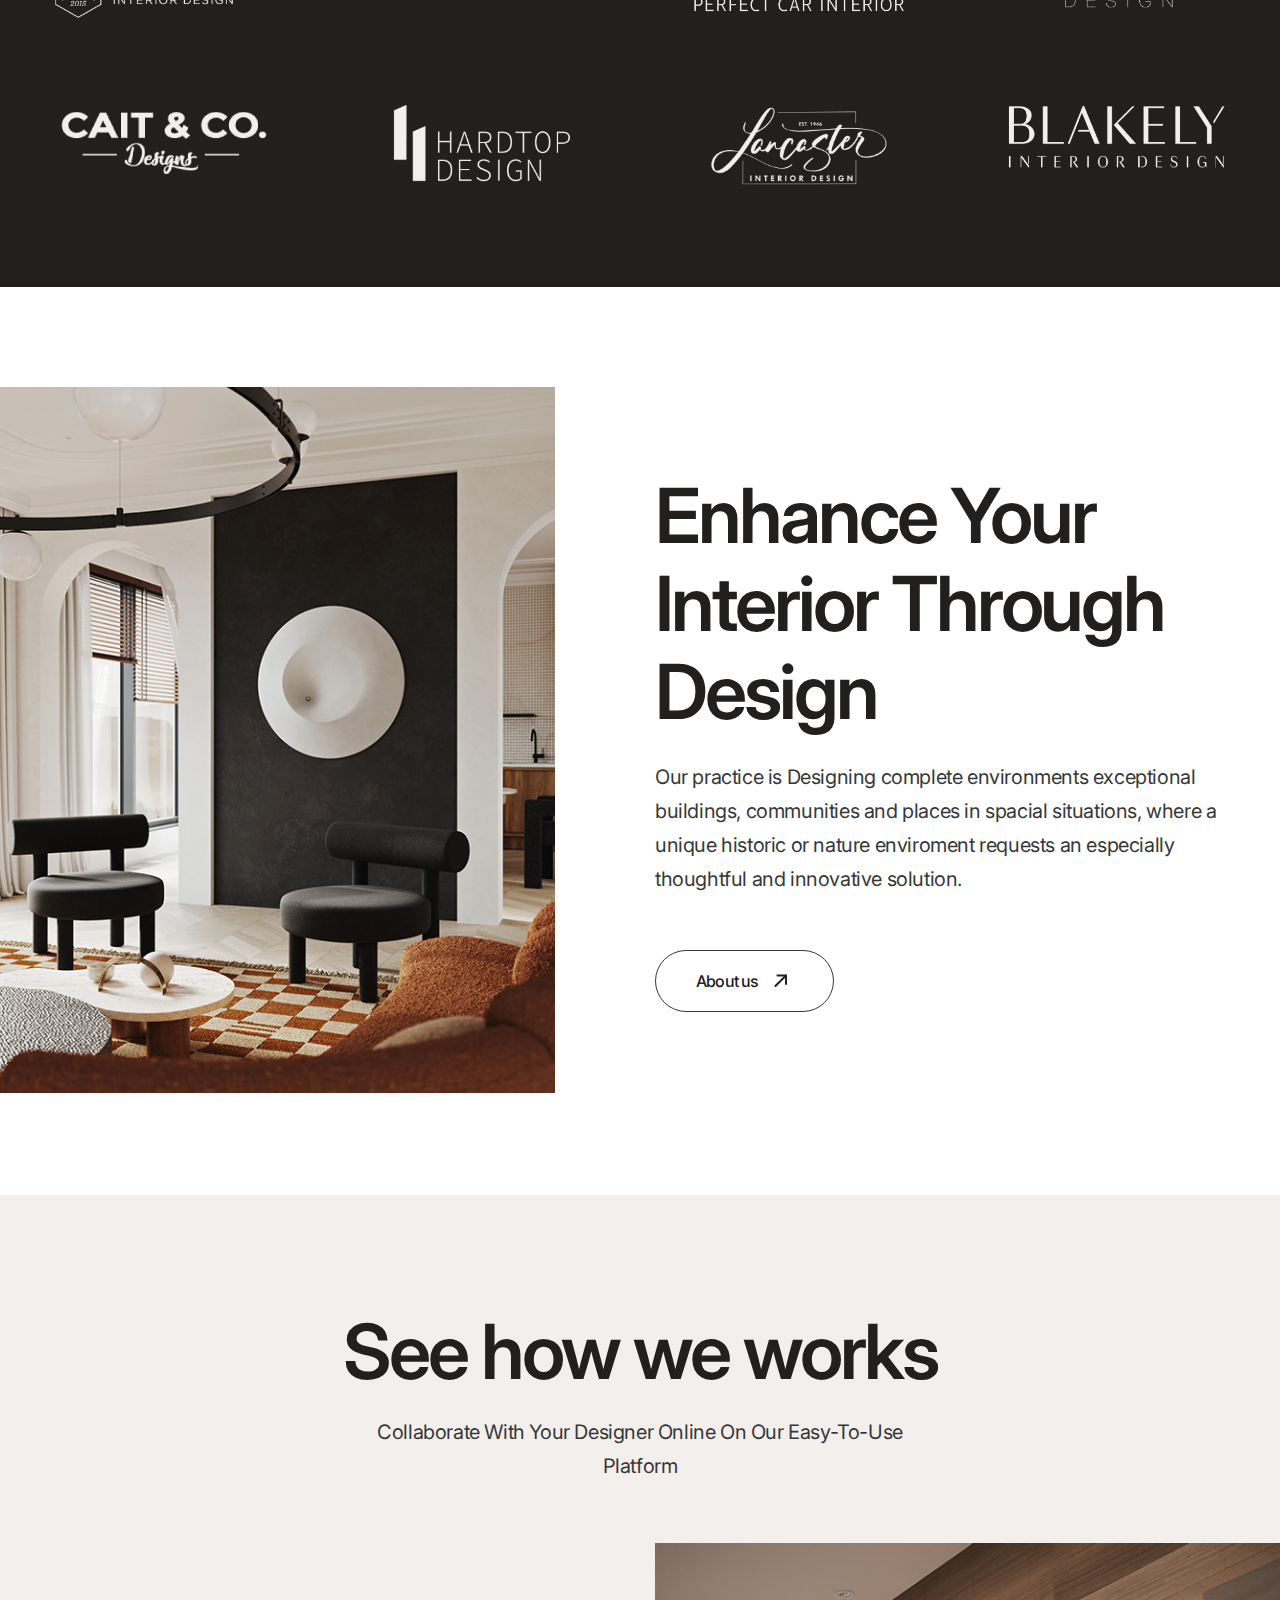
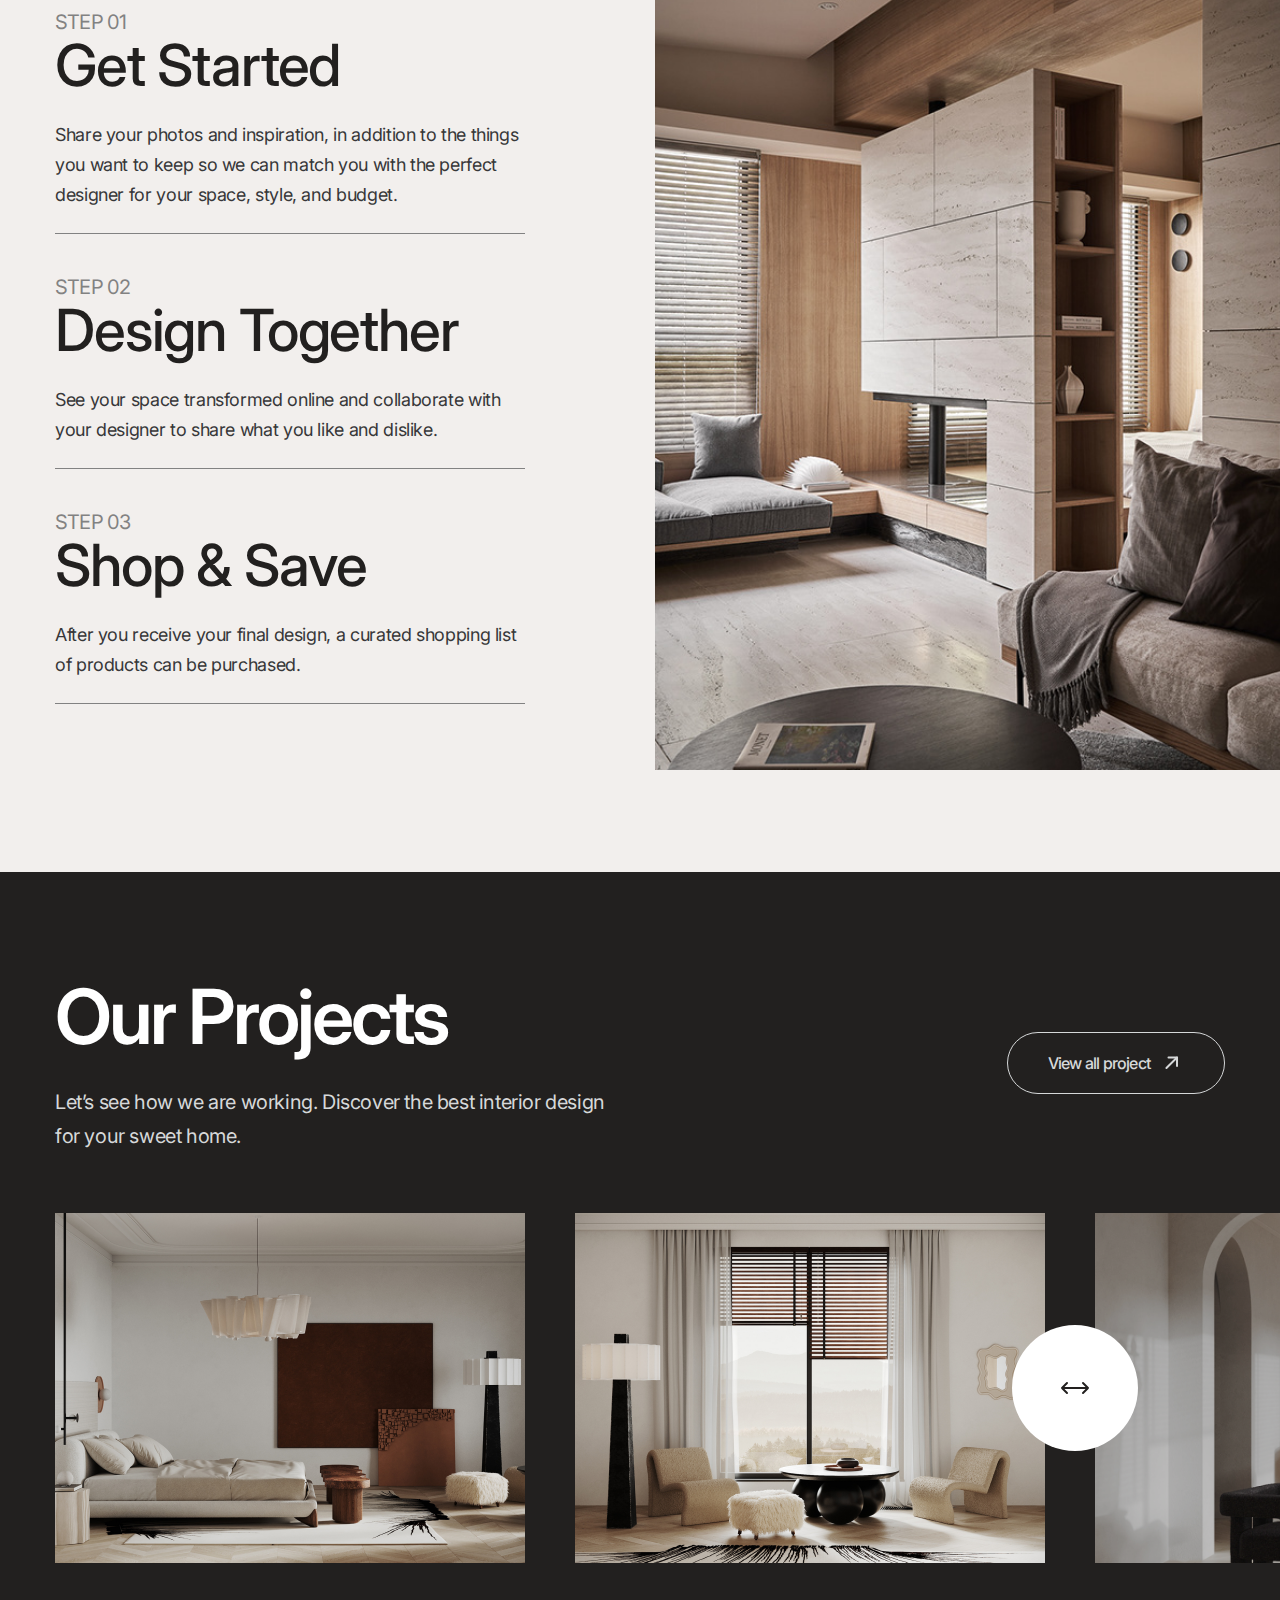
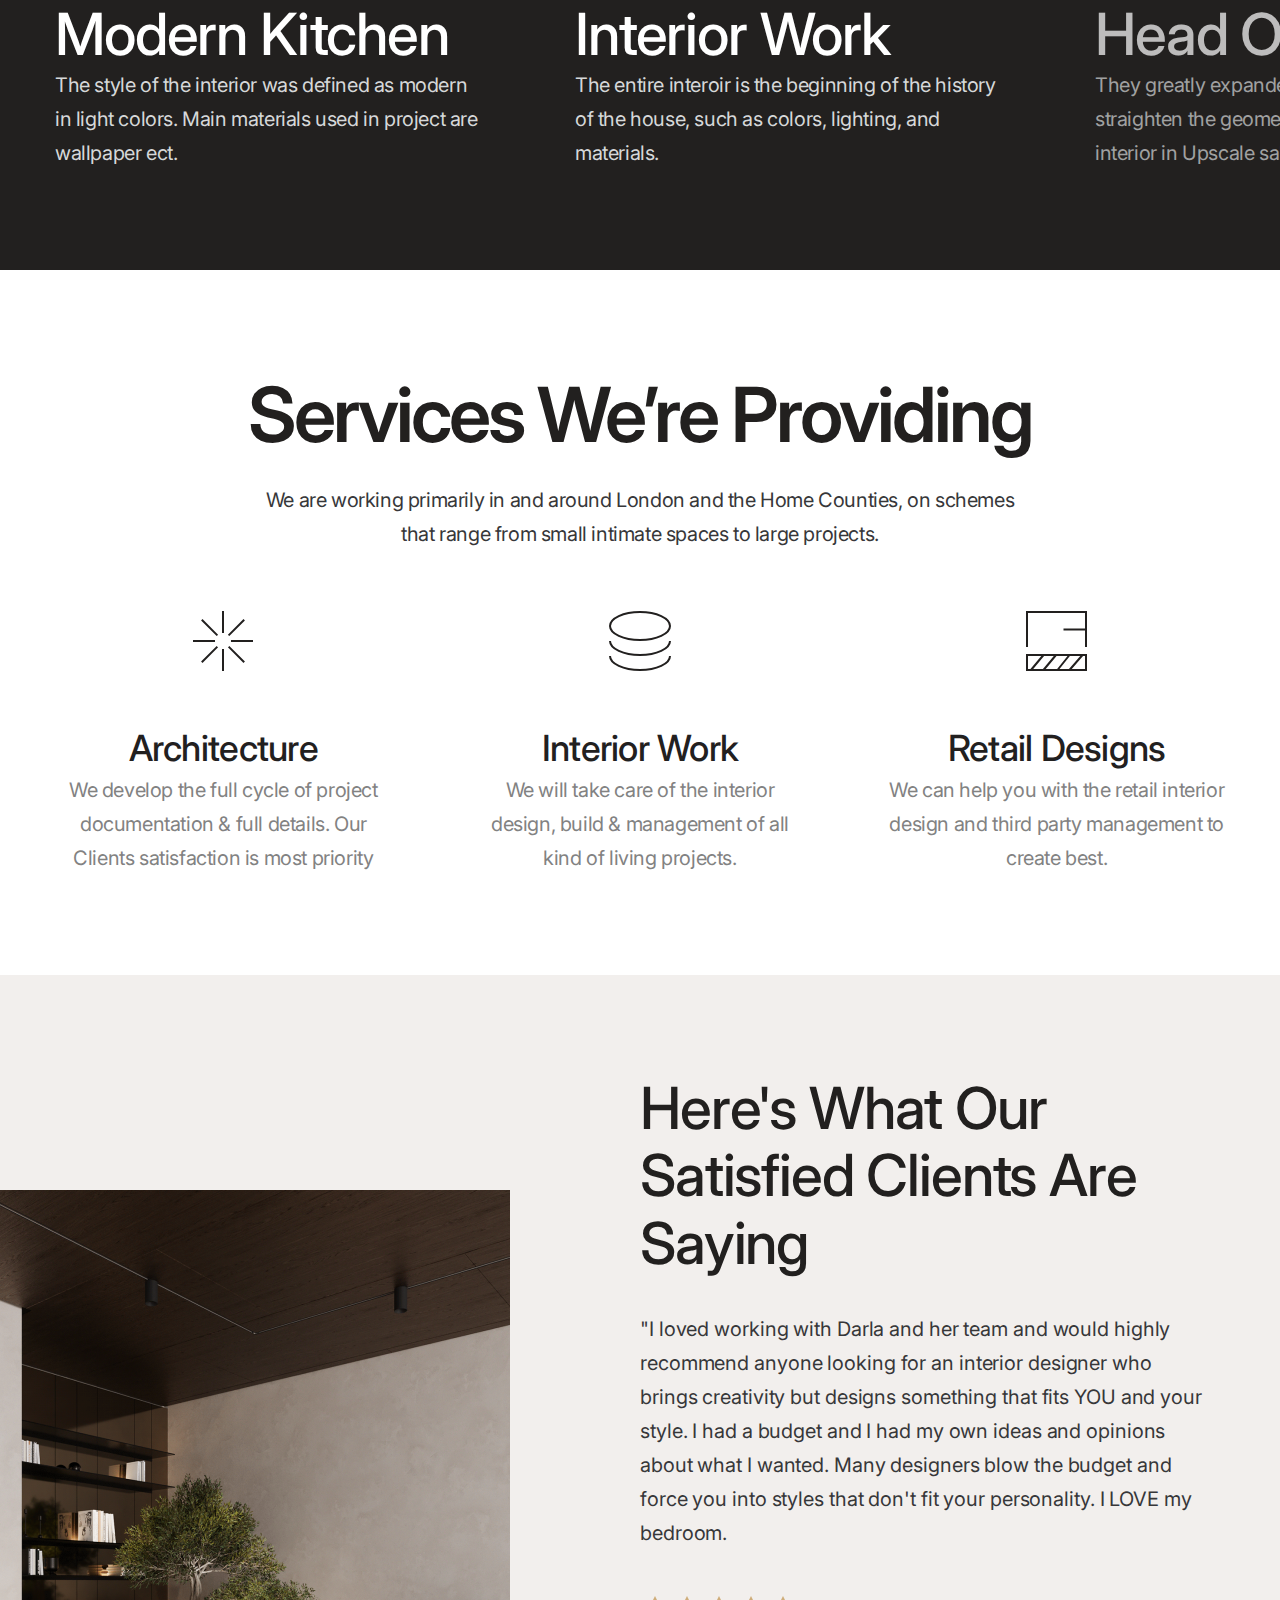
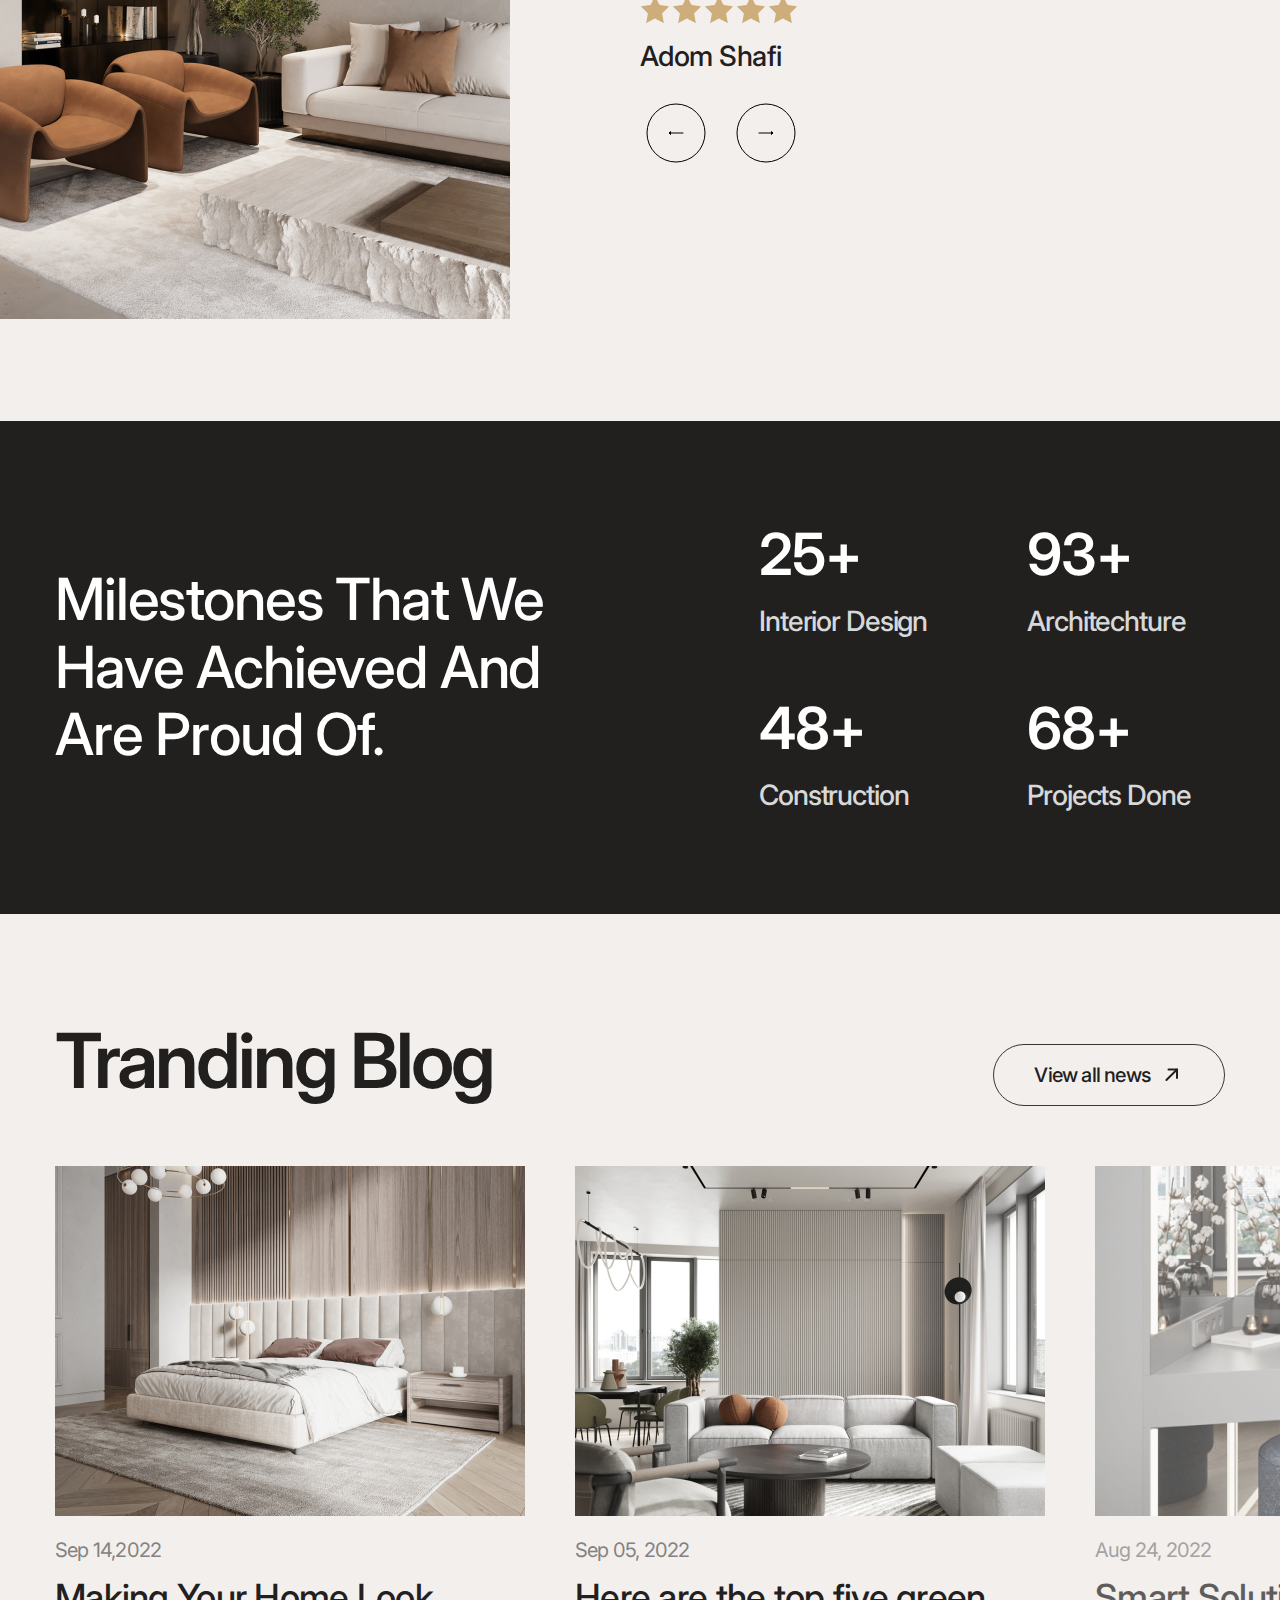
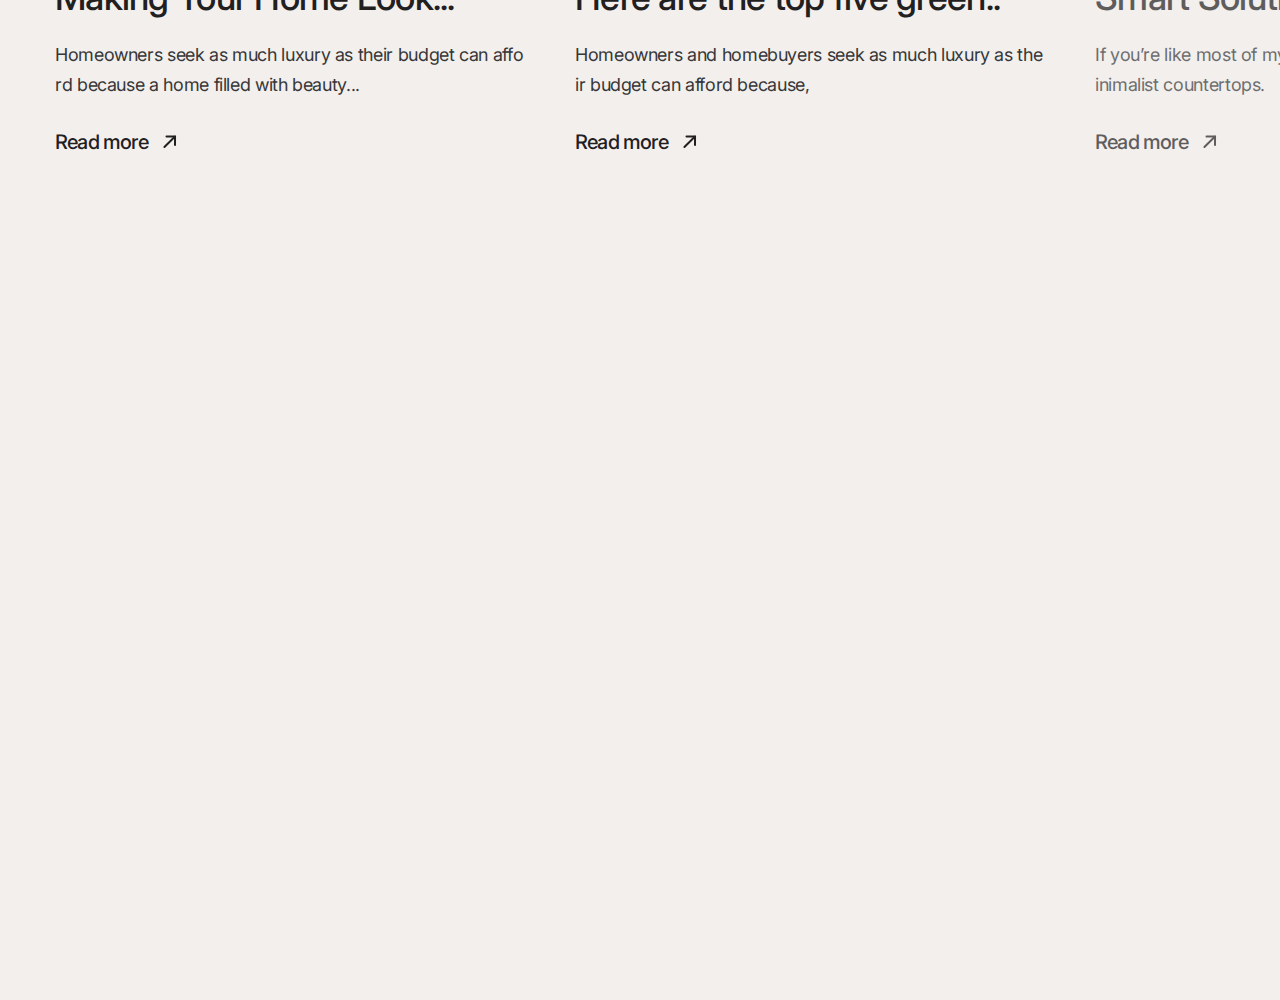
==== commit 653050e8: "tranding" ====
--- a/index.html
+++ b/index.html
@@ -175,7 +175,7 @@
                             and convenient
                         </p>
 
-                        <a href="" class="btn section-action"
+                        <a href="#!" class="btn section-action"
                             >Conatct Us
                             <img
                                 src="./assets/icons/Arrow-Right.svg"
@@ -370,7 +370,7 @@
                                 interior design for your sweet home.
                             </p>
                         </div>
-                        <a href="" class="btn section-action projects__action"
+                        <a href="#!" class="btn section-action projects__action"
                             >View all project
                             <svg
                                 width="24"
@@ -694,6 +694,221 @@
                     </div>
                 </div>
             </section>
+            <!-- tranding  -->
+            <section class="tranding">
+                <div class="container">
+                    <div class="tranding__top">
+                        <h2 class="section-heading lv2">Tranding Blog</h2>
+                        <a href="#!" class="btn section-action tranding__action"
+                            >View all news
+                            <svg
+                                width="24"
+                                height="24"
+                                viewBox="0 0 24 24"
+                                fill="none"
+                                xmlns="http://www.w3.org/2000/svg"
+                            >
+                                <g id="Iconly/Light/Arrow - Right">
+                                    <g id="Arrow - Right">
+                                        <path
+                                            id="Stroke 1"
+                                            d="M17.0294 6.44707L6.42281 17.0537"
+                                            stroke="currentColor"
+                                            stroke-width="2"
+                                            stroke-linecap="round"
+                                            stroke-linejoin="round"
+                                        />
+                                        <path
+                                            id="Stroke 3"
+                                            d="M8.49179 6.46445L17.0294 6.44606L17.0117 14.9844"
+                                            stroke="currentColor"
+                                            stroke-width="2"
+                                            stroke-linecap="round"
+                                            stroke-linejoin="round"
+                                        />
+                                    </g>
+                                </g>
+                            </svg>
+                        </a>
+                    </div>
+
+                    <div class="tranding__list">
+                        <!-- tranding__item 1 -->
+                        <article class="tranding__item">
+                            <a href="#!">
+                                <figure class="tranding__item__thumb">
+                                    <img
+                                        src="./assets/imgs/tranding1.png"
+                                        alt="Making Your Home Look"
+                                        class="tranding__item__img"
+                                    />
+                                </figure>
+                            </a>
+                            <span class="tranding__item__date section-desc"
+                                >Sep 14,2022</span
+                            >
+                            <a href="#!">
+                                <h3
+                                    class="tranding__item__title line-clamp break-all"
+                                >
+                                    Making Your Home Look...
+                                </h3>
+                            </a>
+                            <p class="tranding__item__desc line-clamp line-2 break-all"">
+                                Homeowners seek as much luxury as their budget
+                                can afford because a home filled with beauty...
+                            </p>
+                            <a href="#!" class="section-action tranding__action"
+                                >Read more
+                                <svg
+                                    width="24"
+                                    height="24"
+                                    viewBox="0 0 24 24"
+                                    fill="none"
+                                    xmlns="http://www.w3.org/2000/svg"
+                                >
+                                    <g id="Iconly/Light/Arrow - Right">
+                                        <g id="Arrow - Right">
+                                            <path
+                                                id="Stroke 1"
+                                                d="M17.0294 6.44707L6.42281 17.0537"
+                                                stroke="currentColor"
+                                                stroke-width="2"
+                                                stroke-linecap="round"
+                                                stroke-linejoin="round"
+                                            />
+                                            <path
+                                                id="Stroke 3"
+                                                d="M8.49179 6.46445L17.0294 6.44606L17.0117 14.9844"
+                                                stroke="currentColor"
+                                                stroke-width="2"
+                                                stroke-linecap="round"
+                                                stroke-linejoin="round"
+                                            />
+                                        </g>
+                                    </g>
+                                </svg>
+                            </a>
+                        </article>
+
+                        <!-- tranding__item 2 -->
+                        <article class="tranding__item">
+                            <a href="#!">
+                                <figure class="tranding__item__thumb">
+                                    <img
+                                        src="./assets/imgs/tranding2.png"
+                                        alt="Here are the top five green.."
+                                        class="tranding__item__img"
+                                    />
+                                </figure>
+                            </a>
+                            <span class="tranding__item__date section-desc"
+                                >Sep 05, 2022</span
+                            >
+                            <a href="#!">
+                                <h3
+                                    class="tranding__item__title line-clamp break-all"
+                                >
+                                    Here are the top five green..
+                                </h3>
+                            </a>
+                            <p class="tranding__item__desc line-clamp line-2 break-all"">
+                                Homeowners and homebuyers seek as much luxury as
+                                their budget can afford because,
+                            </p>
+                            <a href="#!" class="section-action tranding__action"
+                                >Read more
+                                <svg
+                                    width="24"
+                                    height="24"
+                                    viewBox="0 0 24 24"
+                                    fill="none"
+                                    xmlns="http://www.w3.org/2000/svg"
+                                >
+                                    <g id="Iconly/Light/Arrow - Right">
+                                        <g id="Arrow - Right">
+                                            <path
+                                                id="Stroke 1"
+                                                d="M17.0294 6.44707L6.42281 17.0537"
+                                                stroke="currentColor"
+                                                stroke-width="2"
+                                                stroke-linecap="round"
+                                                stroke-linejoin="round"
+                                            />
+                                            <path
+                                                id="Stroke 3"
+                                                d="M8.49179 6.46445L17.0294 6.44606L17.0117 14.9844"
+                                                stroke="currentColor"
+                                                stroke-width="2"
+                                                stroke-linecap="round"
+                                                stroke-linejoin="round"
+                                            />
+                                        </g>
+                                    </g>
+                                </svg>
+                            </a>
+                        </article>
+
+                        <!-- tranding__item 3 -->
+                        <article class="tranding__item">
+                            <a href="#!">
+                                <figure class="tranding__item__thumb">
+                                    <img
+                                        src="./assets/imgs/tranding3.png"
+                                        alt="Smart Solution For ..."
+                                        class="tranding__item__img"
+                                    />
+                                </figure>
+                            </a>
+                            <span class="tranding__item__date section-desc"
+                                >Aug 24, 2022</span
+                            >
+                            <a href="#!">
+                                <h3
+                                    class="tranding__item__title line-clamp break-all"
+                                >
+                                    Smart Solution For ...
+                                </h3>
+                            </a>
+                            <p class="tranding__item__desc line-clamp line-2 break-all"">
+                                If you’re like most of my clients, you’re
+                                looking for clean, minimalist countertops.
+                            </p>
+                            <a href="#!" class="section-action tranding__action"
+                                >Read more
+                                <svg
+                                    width="24"
+                                    height="24"
+                                    viewBox="0 0 24 24"
+                                    fill="none"
+                                    xmlns="http://www.w3.org/2000/svg"
+                                >
+                                    <g id="Iconly/Light/Arrow - Right">
+                                        <g id="Arrow - Right">
+                                            <path
+                                                id="Stroke 1"
+                                                d="M17.0294 6.44707L6.42281 17.0537"
+                                                stroke="currentColor"
+                                                stroke-width="2"
+                                                stroke-linecap="round"
+                                                stroke-linejoin="round"
+                                            />
+                                            <path
+                                                id="Stroke 3"
+                                                d="M8.49179 6.46445L17.0294 6.44606L17.0117 14.9844"
+                                                stroke="currentColor"
+                                                stroke-width="2"
+                                                stroke-linecap="round"
+                                                stroke-linejoin="round"
+                                            />
+                                        </g>
+                                    </g>
+                                </svg>
+                            </a>
+                        </article>
+                    </div>
+                </div>
+            </section>
         </main>
     </body>
 </html>
--- a/assets/css/styles.css
+++ b/assets/css/styles.css
@@ -84,6 +84,21 @@
     line-height: 1.17;
     letter-spacing: -1.16px;
 }
+
+.line-clamp {
+    display: -webkit-box;
+    -webkit-line-clamp: var(--line-clamp, 1);
+    -webkit-box-orient: vertical;
+    overflow: hidden;
+}
+
+.line-clamp.line-2 {
+    --line-clamp: 2;
+}
+
+.break-all {
+    word-break: break-all;
+}
 /* Header */
 
 .header {
@@ -445,6 +460,7 @@
     height: 100%;
     transition: 0.25s;
     object-fit: cover;
+    display: block;
 }
 
 .projects__item__info {
@@ -624,3 +640,87 @@
     line-height: 1.357; /* 135.714% */
     letter-spacing: -1.12px;
 }
+/* tranding */
+.tranding {
+    padding: 100px 0;
+    overflow: hidden;
+}
+
+.tranding__top {
+    display: flex;
+    align-items: center;
+    justify-content: space-between;
+}
+
+.tranding__list {
+    margin-top: 60px;
+    display: flex;
+    column-gap: 50px;
+}
+
+.tranding__item:nth-child(n + 3) {
+    opacity: 0.7;
+}
+
+.tranding__item:hover .tranding__item__img {
+    transform: scale(1.1);
+}
+
+.tranding__item__thumb {
+    overflow: hidden;
+}
+
+.tranding__item__img {
+    display: block;
+    width: 470px;
+    height: 350px;
+    object-fit: cover;
+    transition: 0.25s;
+}
+
+.tranding__item__date {
+    display: block;
+    margin-top: 24px;
+    color: var(--white-gray-2, #828282);
+    line-height: 1; /* 100% */
+    letter-spacing: -0.8px;
+}
+
+.tranding__item__title {
+    margin-top: 14px;
+    color: var(--black, #22201f);
+
+    /* 36 */
+    font-family: Inter;
+    font-size: 3.6rem;
+    font-style: normal;
+    font-weight: 500;
+    line-height: 1.333; /* 133.333% */
+    letter-spacing: -0.72px;
+}
+
+.tranding__item__desc {
+    margin-top: 18px;
+    color: var(--gray, #373739);
+    font-size: 1.8rem;
+    font-style: normal;
+    font-weight: 400;
+    line-height: 1.667; /* 166.667% */
+    letter-spacing: -0.36px;
+}
+
+.tranding__action {
+    margin-top: 30px;
+    color: var(--black, #22201f);
+
+    /* 20 medium */
+    font-family: Inter;
+    font-size: 2rem;
+    font-style: normal;
+    font-weight: 500;
+
+    letter-spacing: -0.8px;
+}
+.tranding__action:hover {
+    opacity: 0.7;
+}
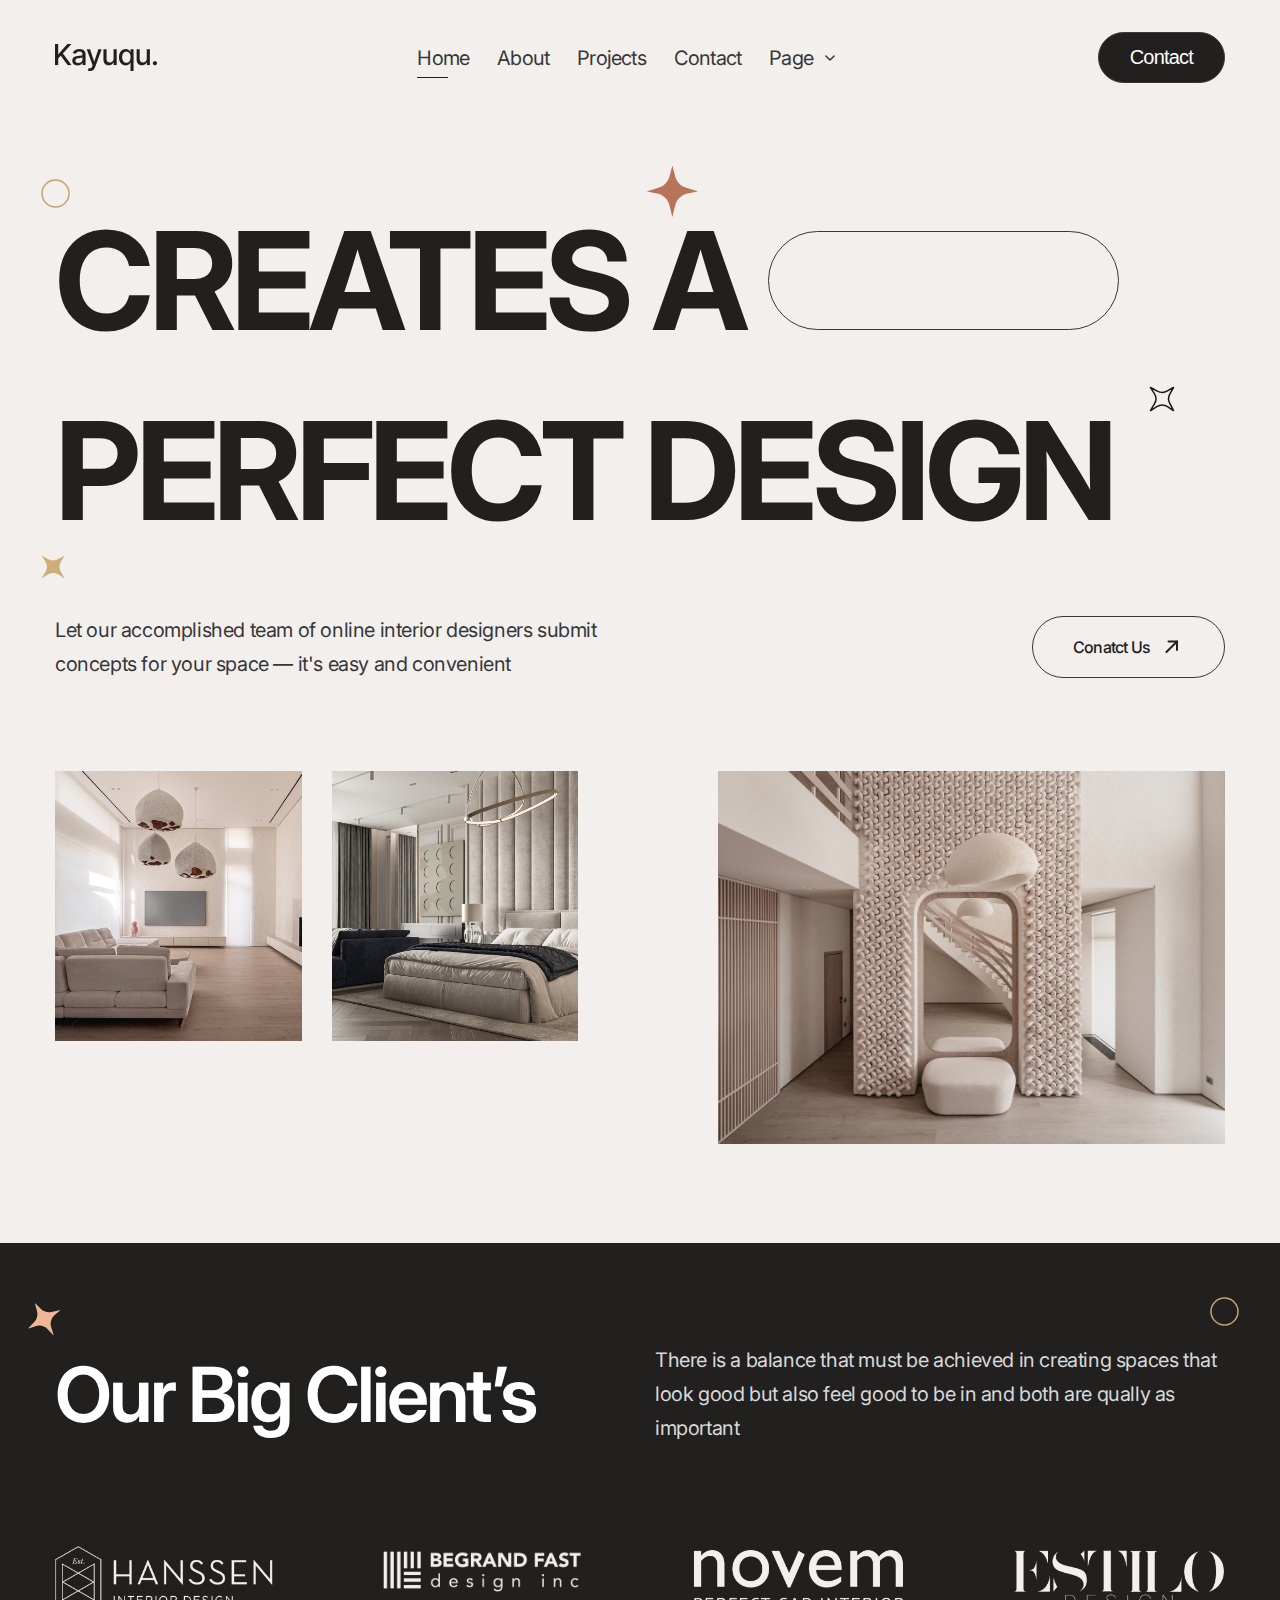
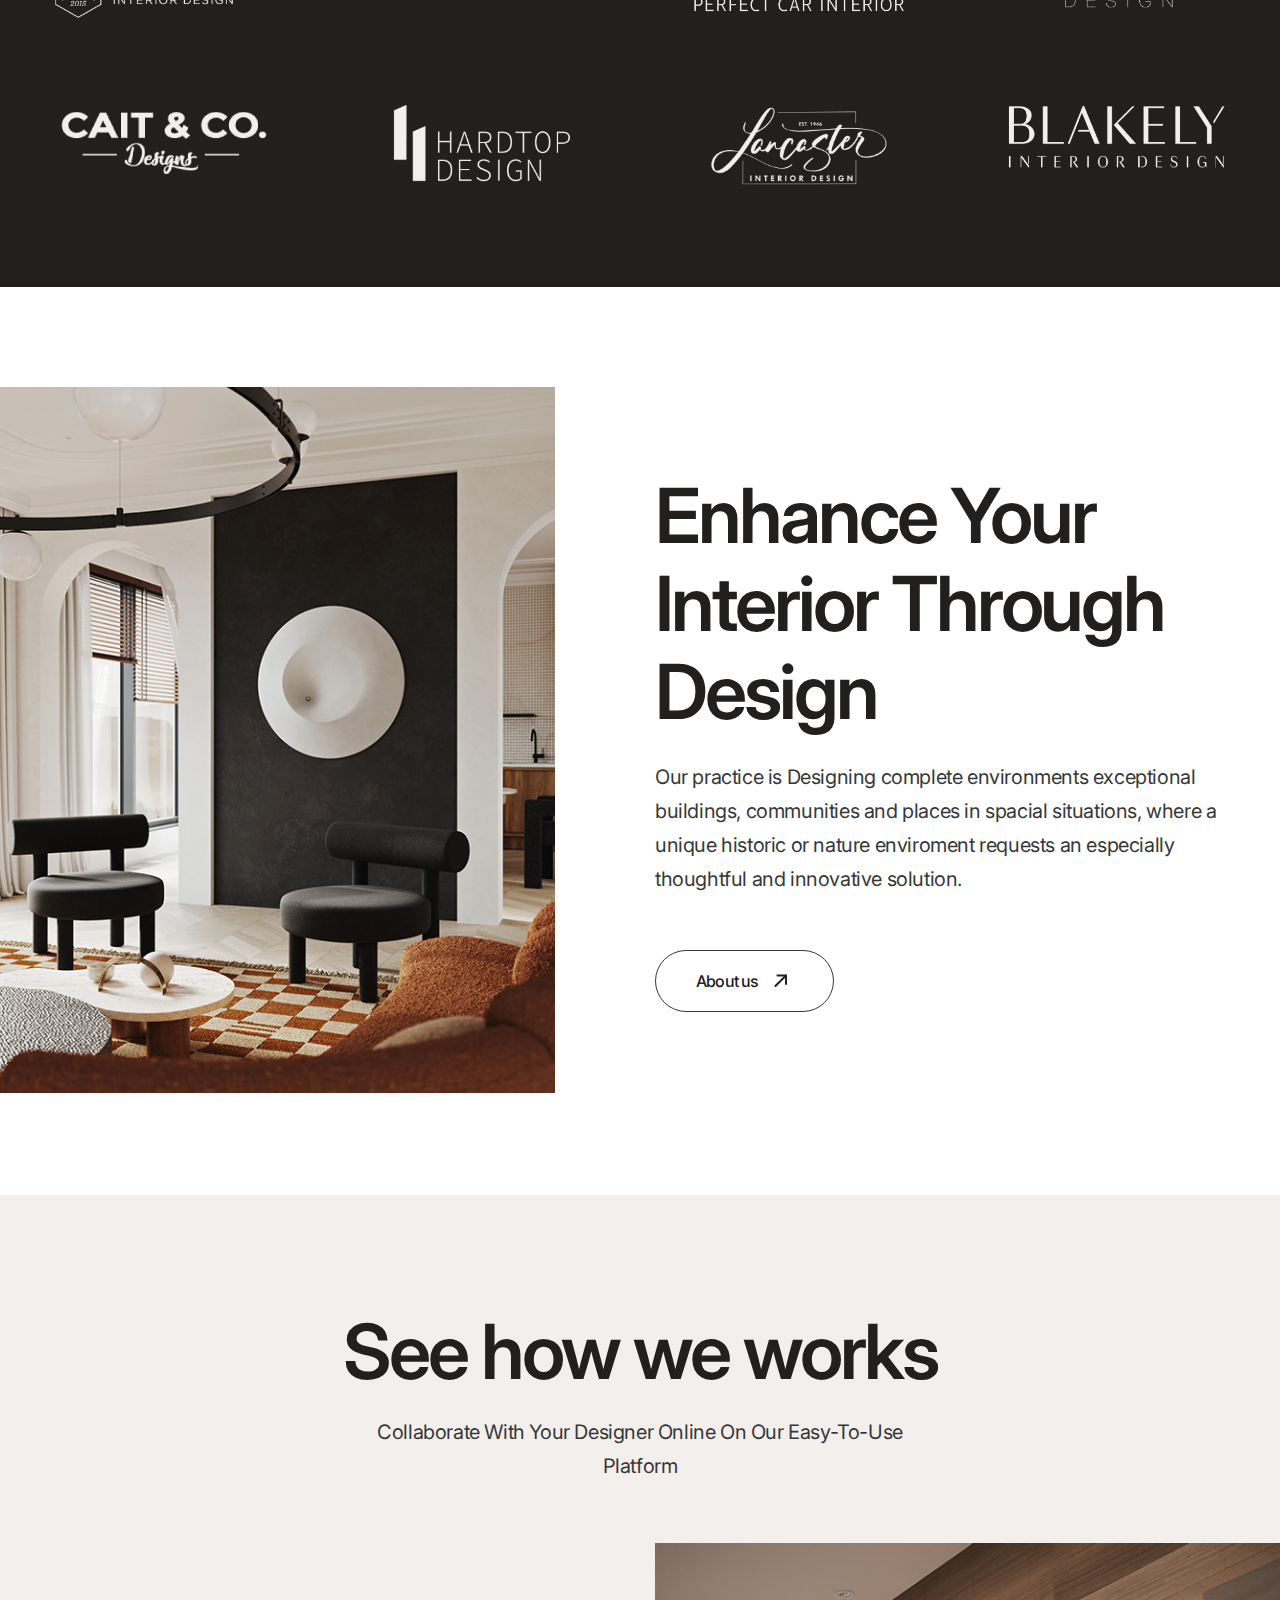
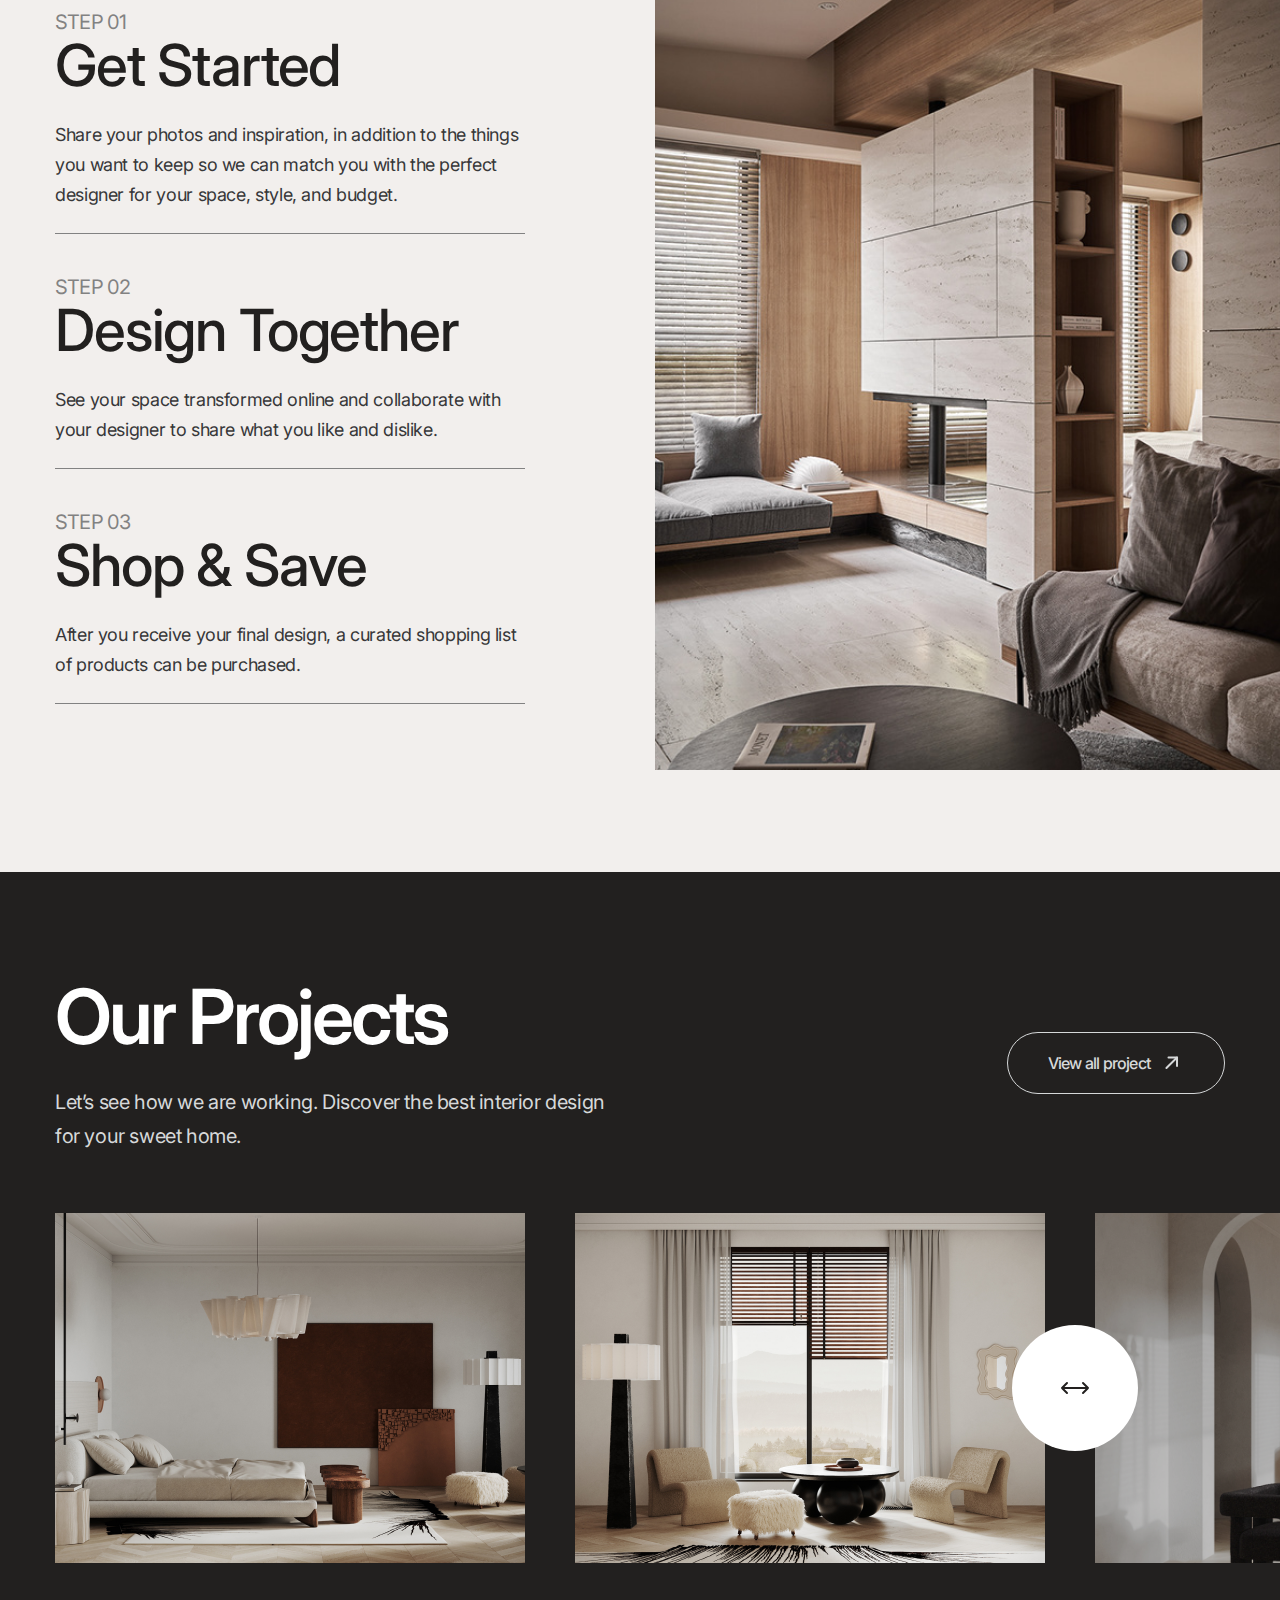
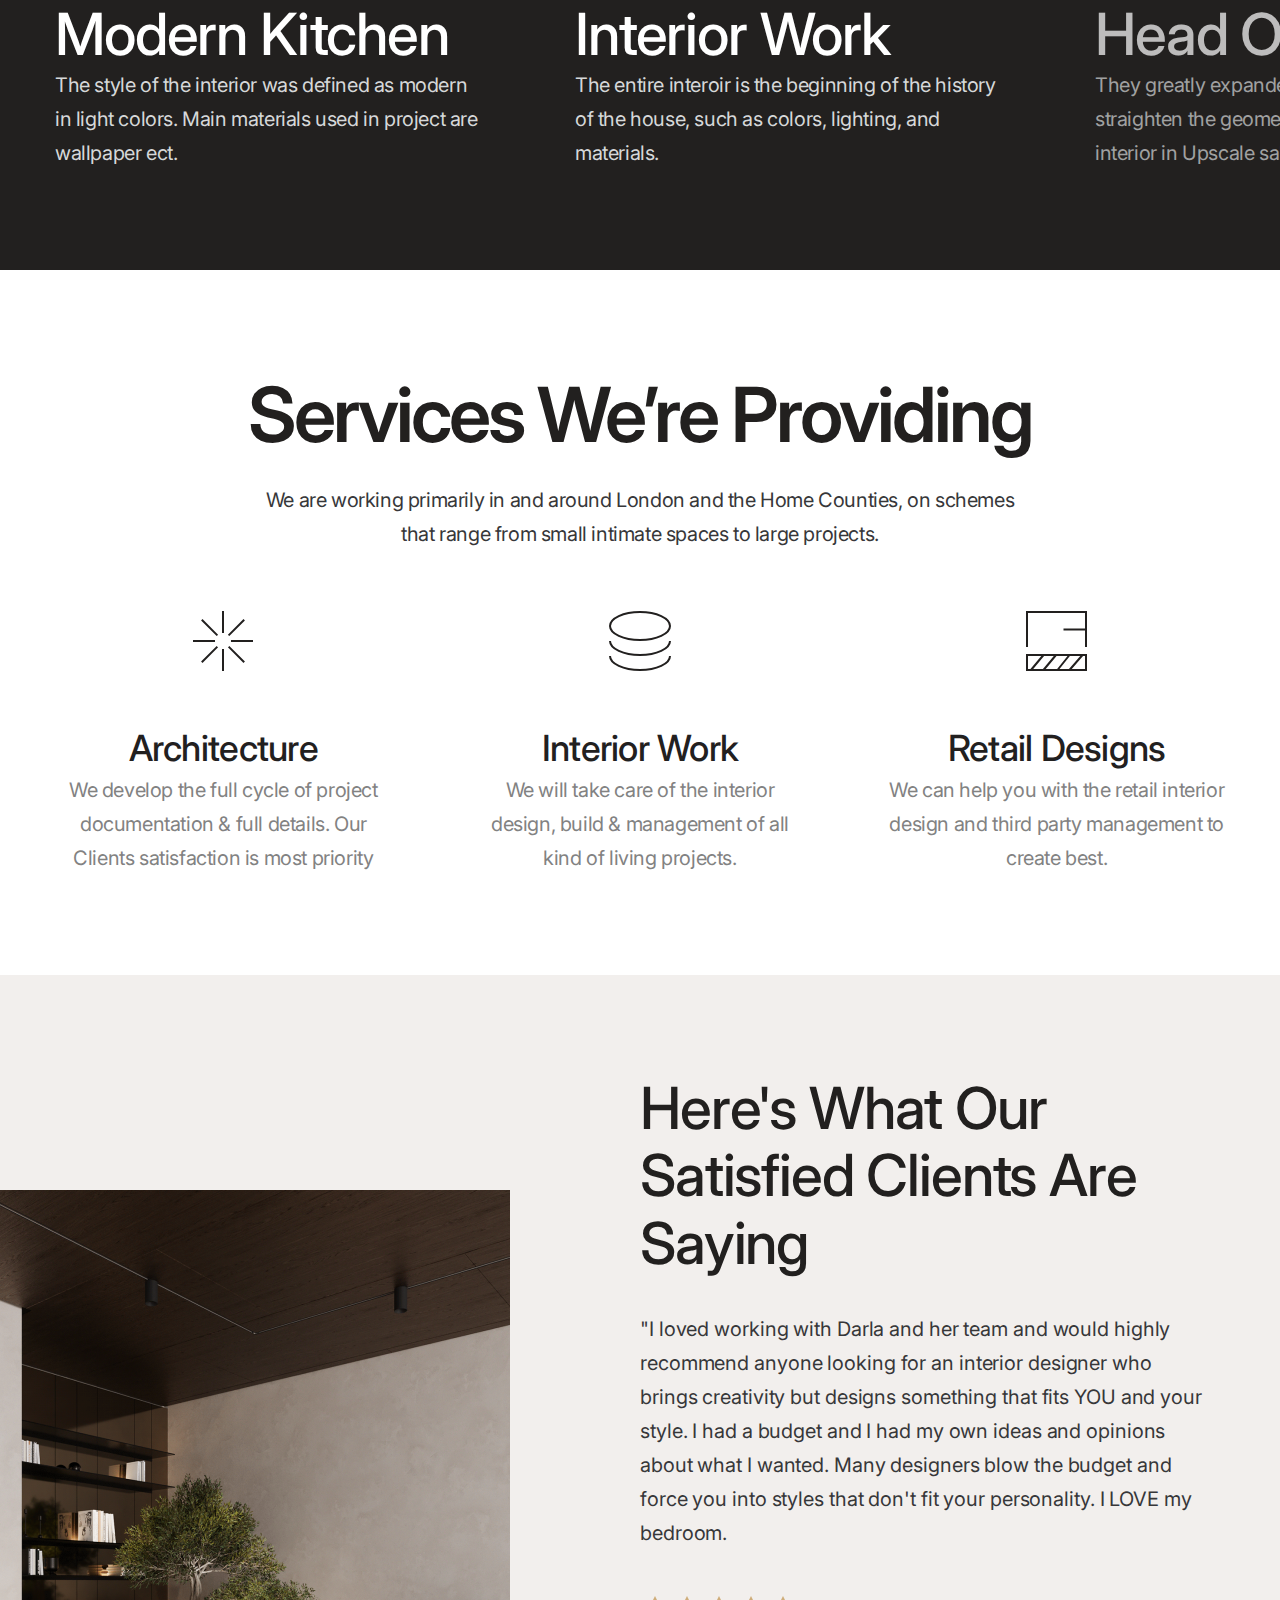
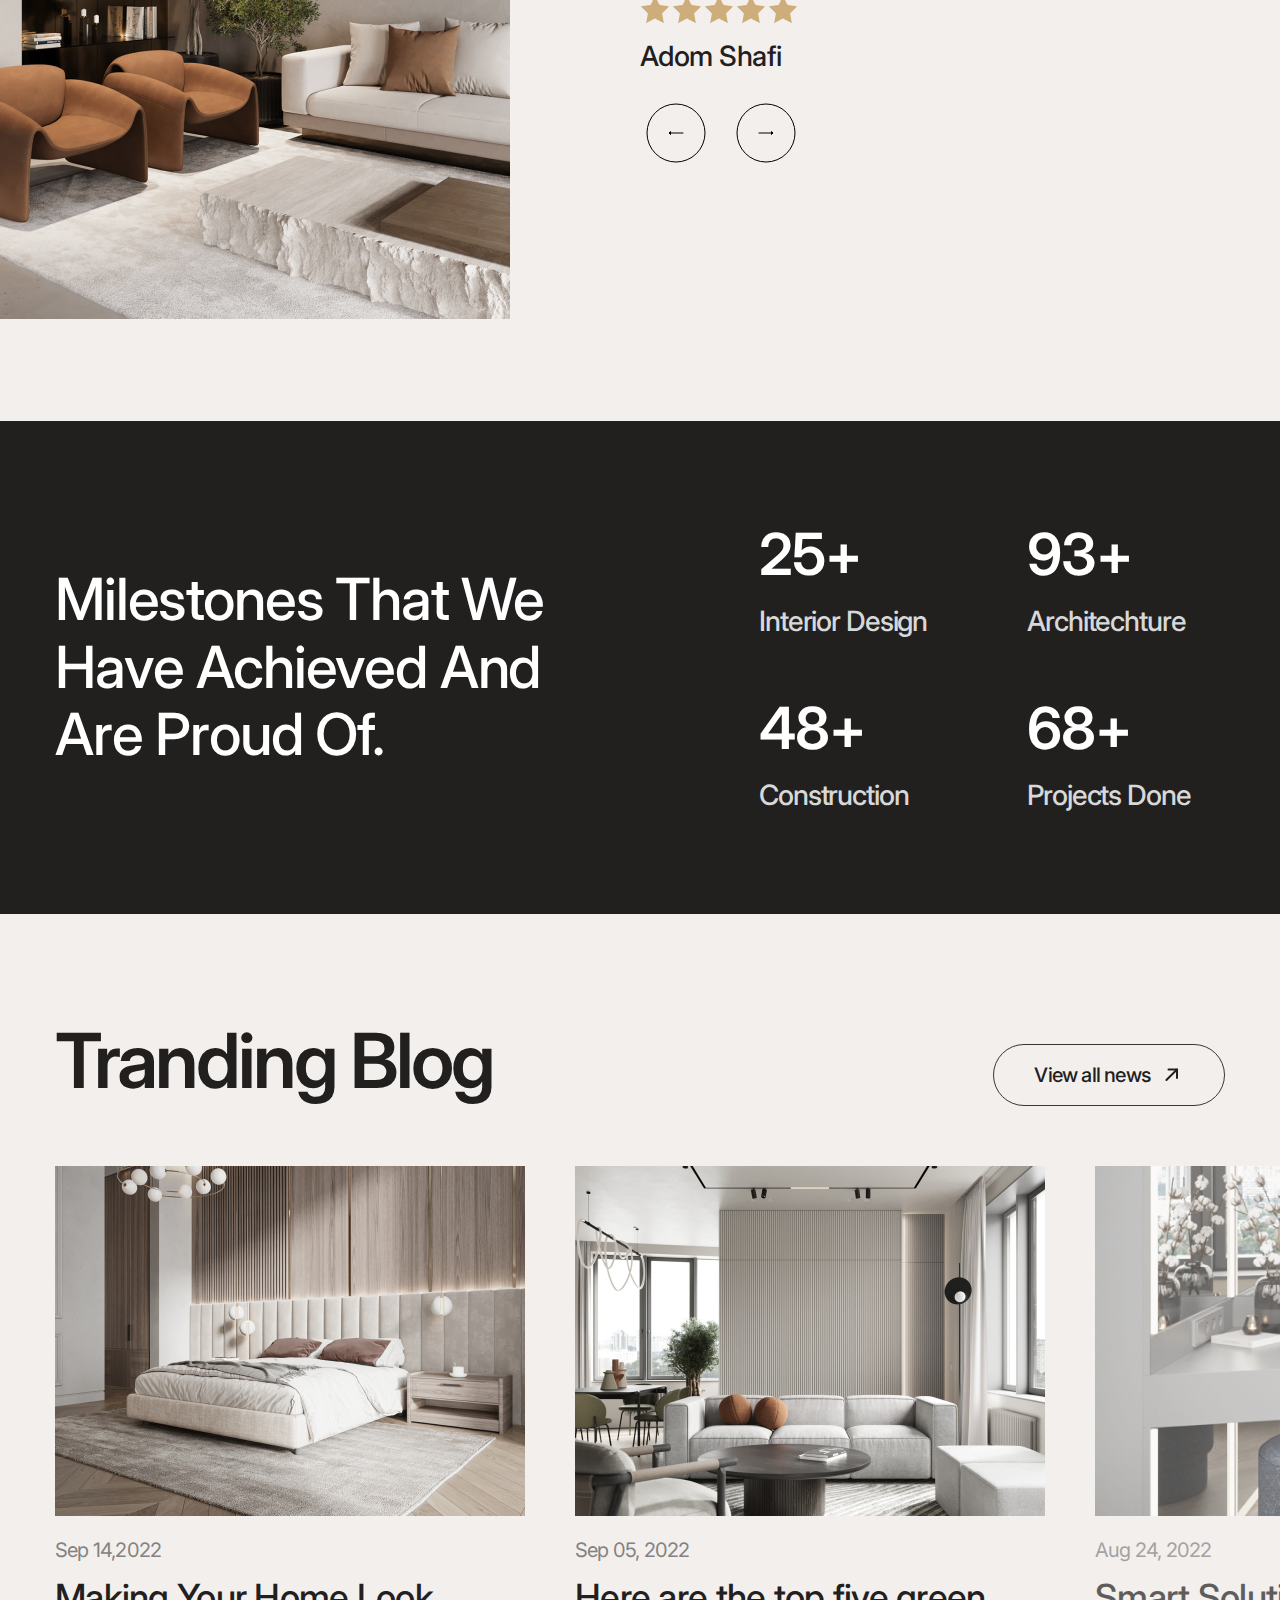
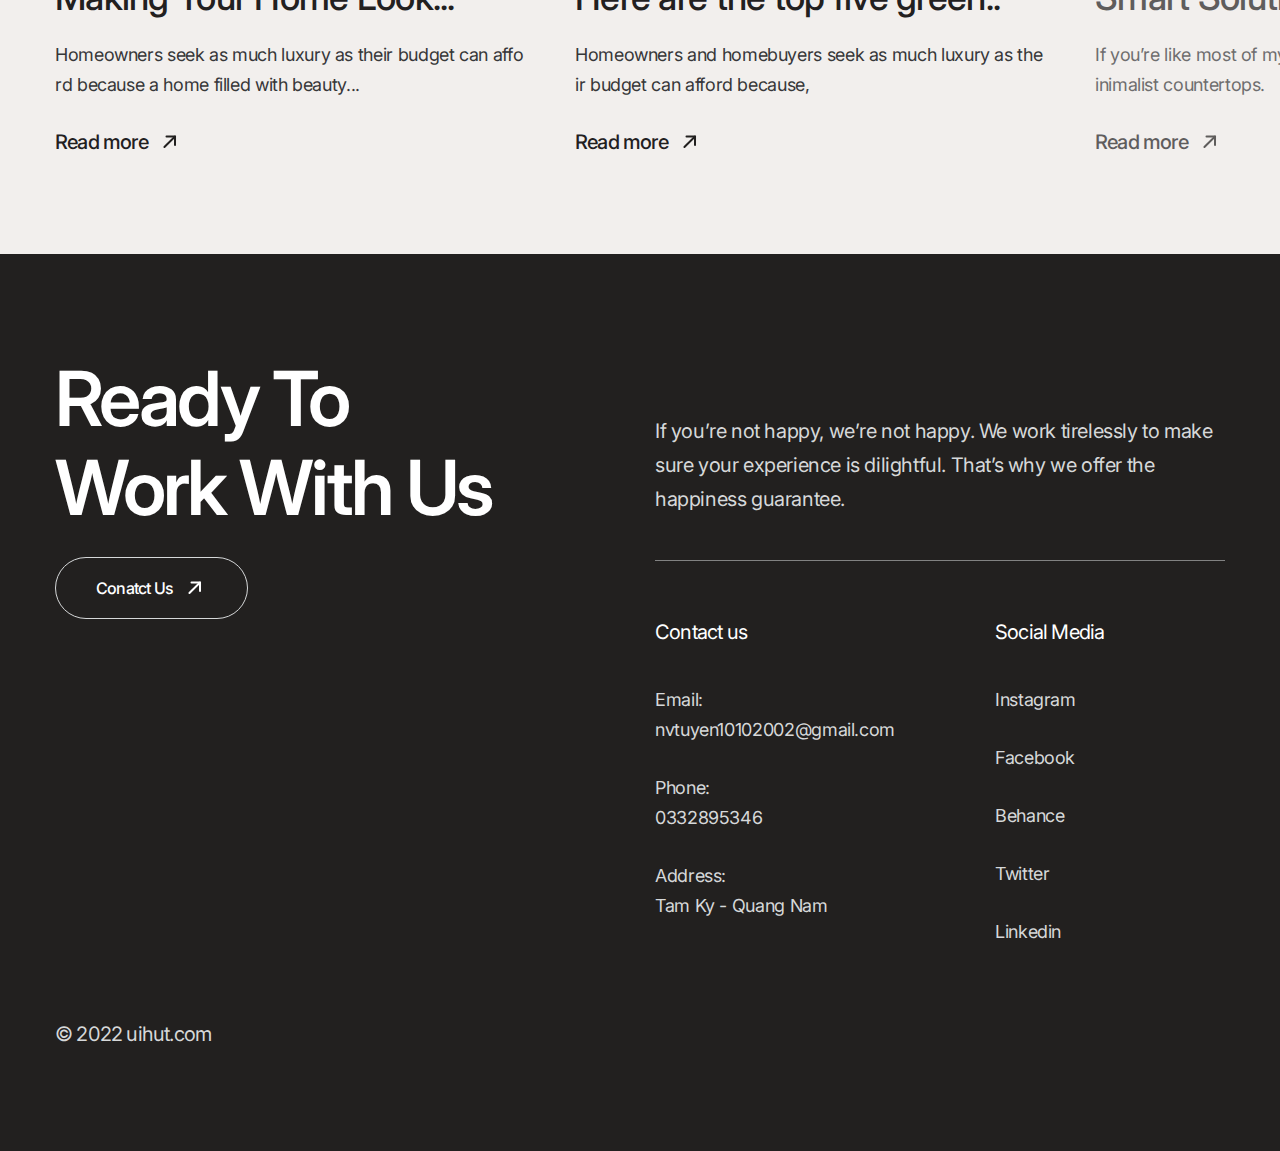
==== commit 530411c5: "footer" ====
--- a/index.html
+++ b/index.html
@@ -90,7 +90,8 @@
         <meta name="msapplication-TileImage" content="/ms-icon-144x144.png" />
         <meta name="theme-color" content="#ffffff" />
     </head>
-    <body style="height: 9000px">
+    <body>
+        <!-- header -->
         <header class="header fixed">
             <div class="container">
                 <div class="header__inner">
@@ -140,7 +141,6 @@
                 </div>
             </div>
         </header>
-
         <main>
             <!-- hero -->
             <section class="hero">
@@ -754,7 +754,9 @@
                                     Making Your Home Look...
                                 </h3>
                             </a>
-                            <p class="tranding__item__desc line-clamp line-2 break-all"">
+                            <p
+                                class="tranding__item__desc line-clamp line-2 break-all"
+                            >
                                 Homeowners seek as much luxury as their budget
                                 can afford because a home filled with beauty...
                             </p>
@@ -812,7 +814,9 @@
                                     Here are the top five green..
                                 </h3>
                             </a>
-                            <p class="tranding__item__desc line-clamp line-2 break-all"">
+                            <p
+                                class="tranding__item__desc line-clamp line-2 break-all"
+                            >
                                 Homeowners and homebuyers seek as much luxury as
                                 their budget can afford because,
                             </p>
@@ -870,7 +874,9 @@
                                     Smart Solution For ...
                                 </h3>
                             </a>
-                            <p class="tranding__item__desc line-clamp line-2 break-all"">
+                            <p
+                                class="tranding__item__desc line-clamp line-2 break-all"
+                            >
                                 If you’re like most of my clients, you’re
                                 looking for clean, minimalist countertops.
                             </p>
@@ -910,5 +916,121 @@
                 </div>
             </section>
         </main>
+        <!-- footer -->
+        <footer class="footer">
+            <div class="container">
+                <div class="footer__inner">
+                    <div class="footer__left">
+                        <h2 class="section lv2 footer__heading">
+                            Ready to work with us
+                        </h2>
+                        <a href="#!" class="btn section-action footer__action"
+                            >Conatct Us
+                            <svg
+                                xmlns="http://www.w3.org/2000/svg"
+                                width="24"
+                                height="24"
+                                viewBox="0 0 24 24"
+                                fill="none"
+                            >
+                                <path
+                                    d="M17.0289 6.44805L6.42233 17.0546"
+                                    stroke="currentColor"
+                                    stroke-width="2"
+                                    stroke-linecap="round"
+                                    stroke-linejoin="round"
+                                />
+                                <path
+                                    d="M8.49081 6.4664L17.0284 6.44801L17.0107 14.9863"
+                                    stroke="currentColor"
+                                    stroke-width="2"
+                                    stroke-linecap="round"
+                                    stroke-linejoin="round"
+                                />
+                            </svg>
+                        </a>
+                    </div>
+
+                    <div class="footer__right">
+                        <p class="section-desc footer__desc">
+                            If you’re not happy, we’re not happy. We work
+                            tirelessly to make sure your experience is
+                            dilightful. That’s why we offer the happiness
+                            guarantee.
+                        </p>
+
+                        <div class="footer__line"></div>
+
+                        <div class="footer__row">
+                            <div class="footer__Social">
+                                <h3 class="footer__title section-desc">
+                                    Contact us
+                                </h3>
+                                <ul class="footer__Social__list">
+                                    <li class="footer__Social__item">
+                                        <a
+                                            href="mailto:nvtuyen10102002@gmail.com"
+                                            class="footer__link"
+                                        >
+                                            Email:<br />nvtuyen10102002@gmail.com</a
+                                        >
+                                    </li>
+                                    <li class="footer__Social__item">
+                                        <a
+                                            href="tel:0332895346"
+                                            class="footer__link"
+                                        >
+                                            Phone:<br />
+                                            0332895346</a
+                                        >
+                                    </li>
+                                    <li class="footer__Social__item">
+                                        <address>
+                                            Address:<br />Tam Ky - Quang Nam
+                                        </address>
+                                    </li>
+                                </ul>
+                            </div>
+
+                            <div class="footer__Social">
+                                <h3 class="footer__title section-desc">
+                                    Social Media
+                                </h3>
+                                <ul class="footer__Social__list">
+                                    <li class="footer__Social__item">
+                                        <a href="#!" class="footer__link"
+                                            >Instagram</a
+                                        >
+                                    </li>
+                                    <li class="footer__Social__item">
+                                        <a
+                                            href="https://www.facebook.com/tynguyen.32/"
+                                            class="footer__link"
+                                            >Facebook</a
+                                        >
+                                    </li>
+                                    <li class="footer__Social__item">
+                                        <a href="#!" class="footer__link"
+                                            >Behance</a
+                                        >
+                                    </li>
+                                    <li class="footer__Social__item">
+                                        <a href="#!" class="footer__link"
+                                            >Twitter</a
+                                        >
+                                    </li>
+                                    <li class="footer__Social__item">
+                                        <a href="#!" class="footer__link"
+                                            >Linkedin</a
+                                        >
+                                    </li>
+                                </ul>
+                            </div>
+                        </div>
+                    </div>
+                </div>
+                <p class="footer__address section-desc">© 2022 uihut.com</p>
+            </div>
+        </footer>
     </body>
 </html>
--- a/assets/css/styles.css
+++ b/assets/css/styles.css
@@ -724,3 +724,78 @@
 .tranding__action:hover {
     opacity: 0.7;
 }
+
+.footer {
+    padding: 100px 0;
+    background: var(--black, #22201f);
+}
+
+.footer__inner {
+    display: flex;
+    column-gap: 130px;
+}
+
+.footer__heading {
+    width: 470px;
+    color: var(--white, #fff);
+    text-transform: capitalize;
+}
+
+.footer__action {
+    margin-top: 26px;
+    color: #fff;
+    border-color: #d6d8d9;
+}
+
+.footer__right {
+    margin-top: 60px;
+}
+
+.footer__desc {
+    width: 558px;
+    color: var(--gray-white, #d6d8d9);
+}
+
+.footer__line {
+    margin-top: 44px;
+    width: 100%;
+    height: 1px;
+    background: #828282;
+}
+
+.footer__row {
+    margin-top: 54px;
+    display: grid;
+    grid-template-columns: repeat(2, 1fr);
+    column-gap: 100px;
+}
+
+.footer__title {
+    color: var(--white, #fff);
+    letter-spacing: -0.8px;
+    margin-bottom: 36px;
+}
+.footer__Social__item,
+.footer__link {
+    /* white-space: pre-wrap; */
+    color: var(--gray-white, #d6d8d9);
+
+    font-family: Inter;
+    font-size: 18px;
+    font-style: normal;
+    font-weight: 400;
+    line-height: 1.667; /* 166.667% */
+    letter-spacing: -0.36px;
+}
+.footer__Social__item + .footer__Social__item {
+    margin-top: 40px;
+}
+
+.footer__Social__item + .footer__Social__item {
+    margin-top: 28px;
+}
+.footer__address {
+    margin-top: 70px;
+    letter-spacing: -0.8px;
+    color: var(--gray-white, #d6d8d9);
+}
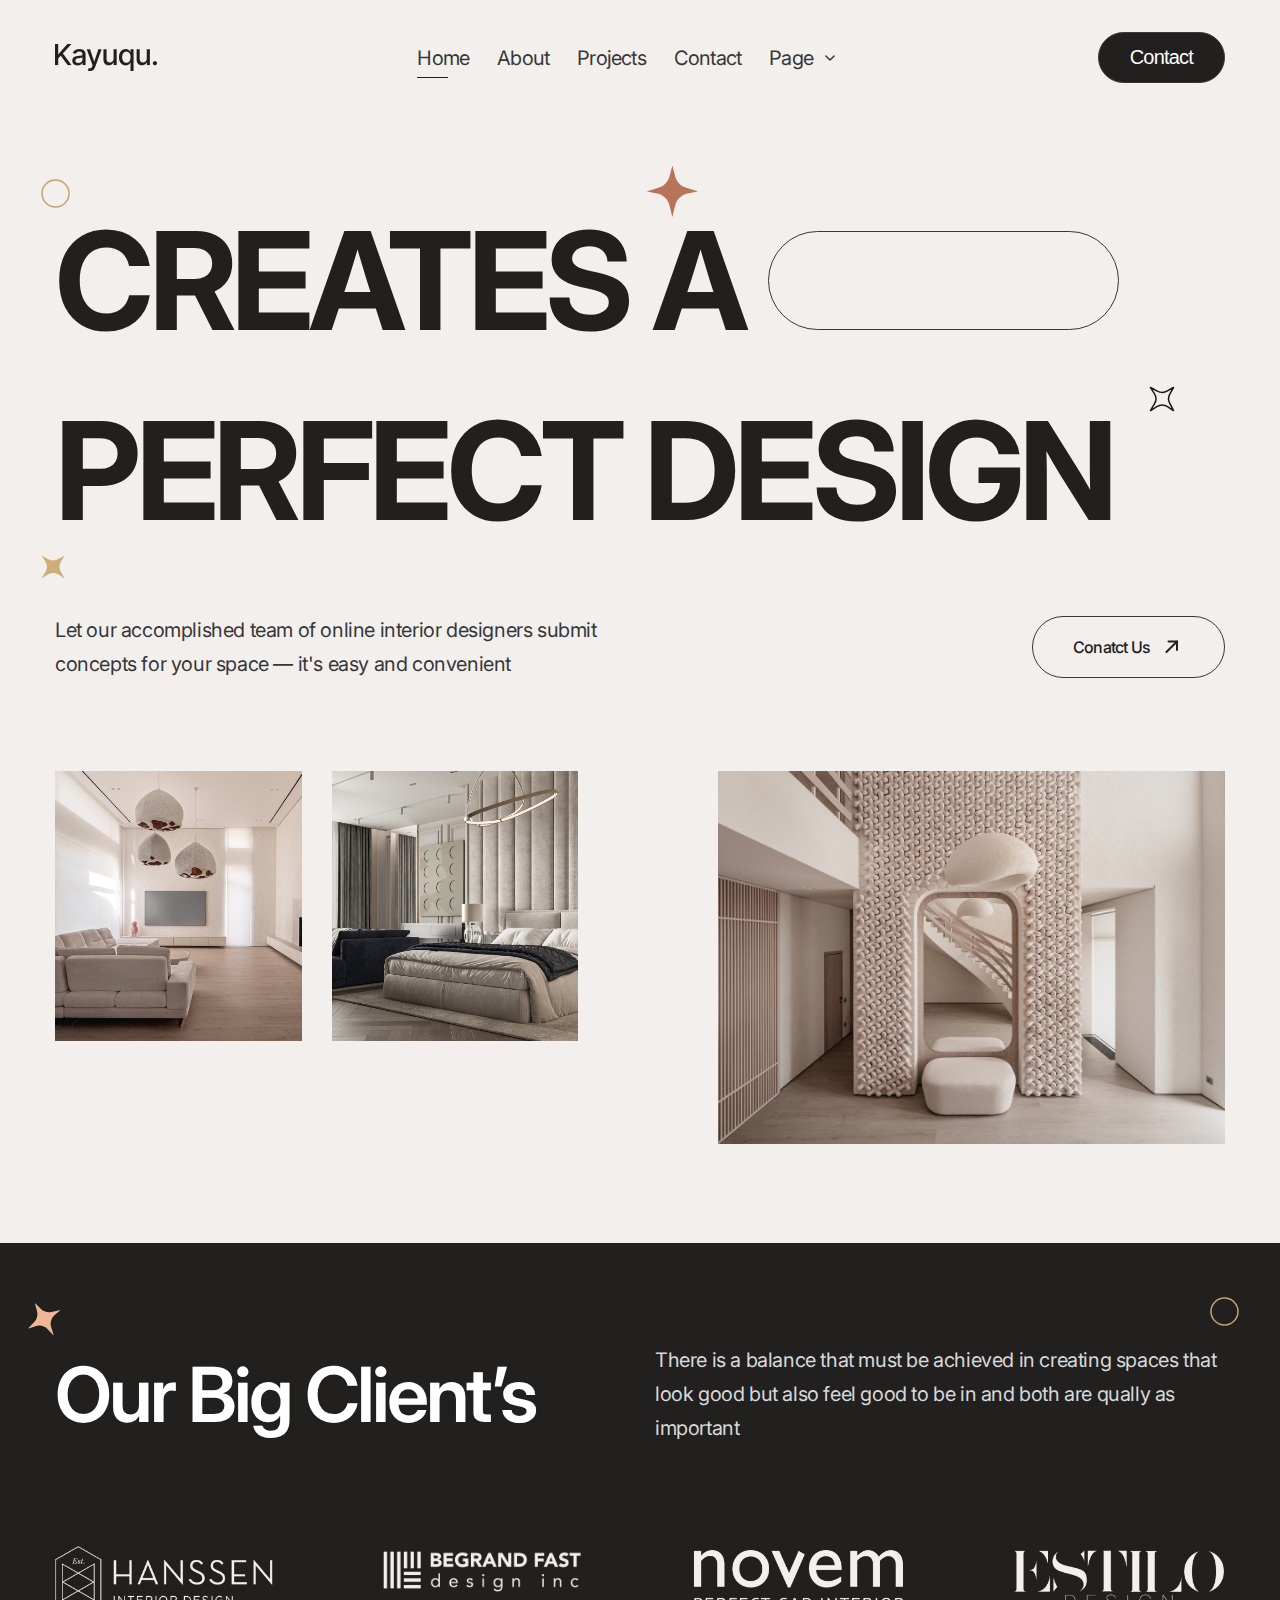
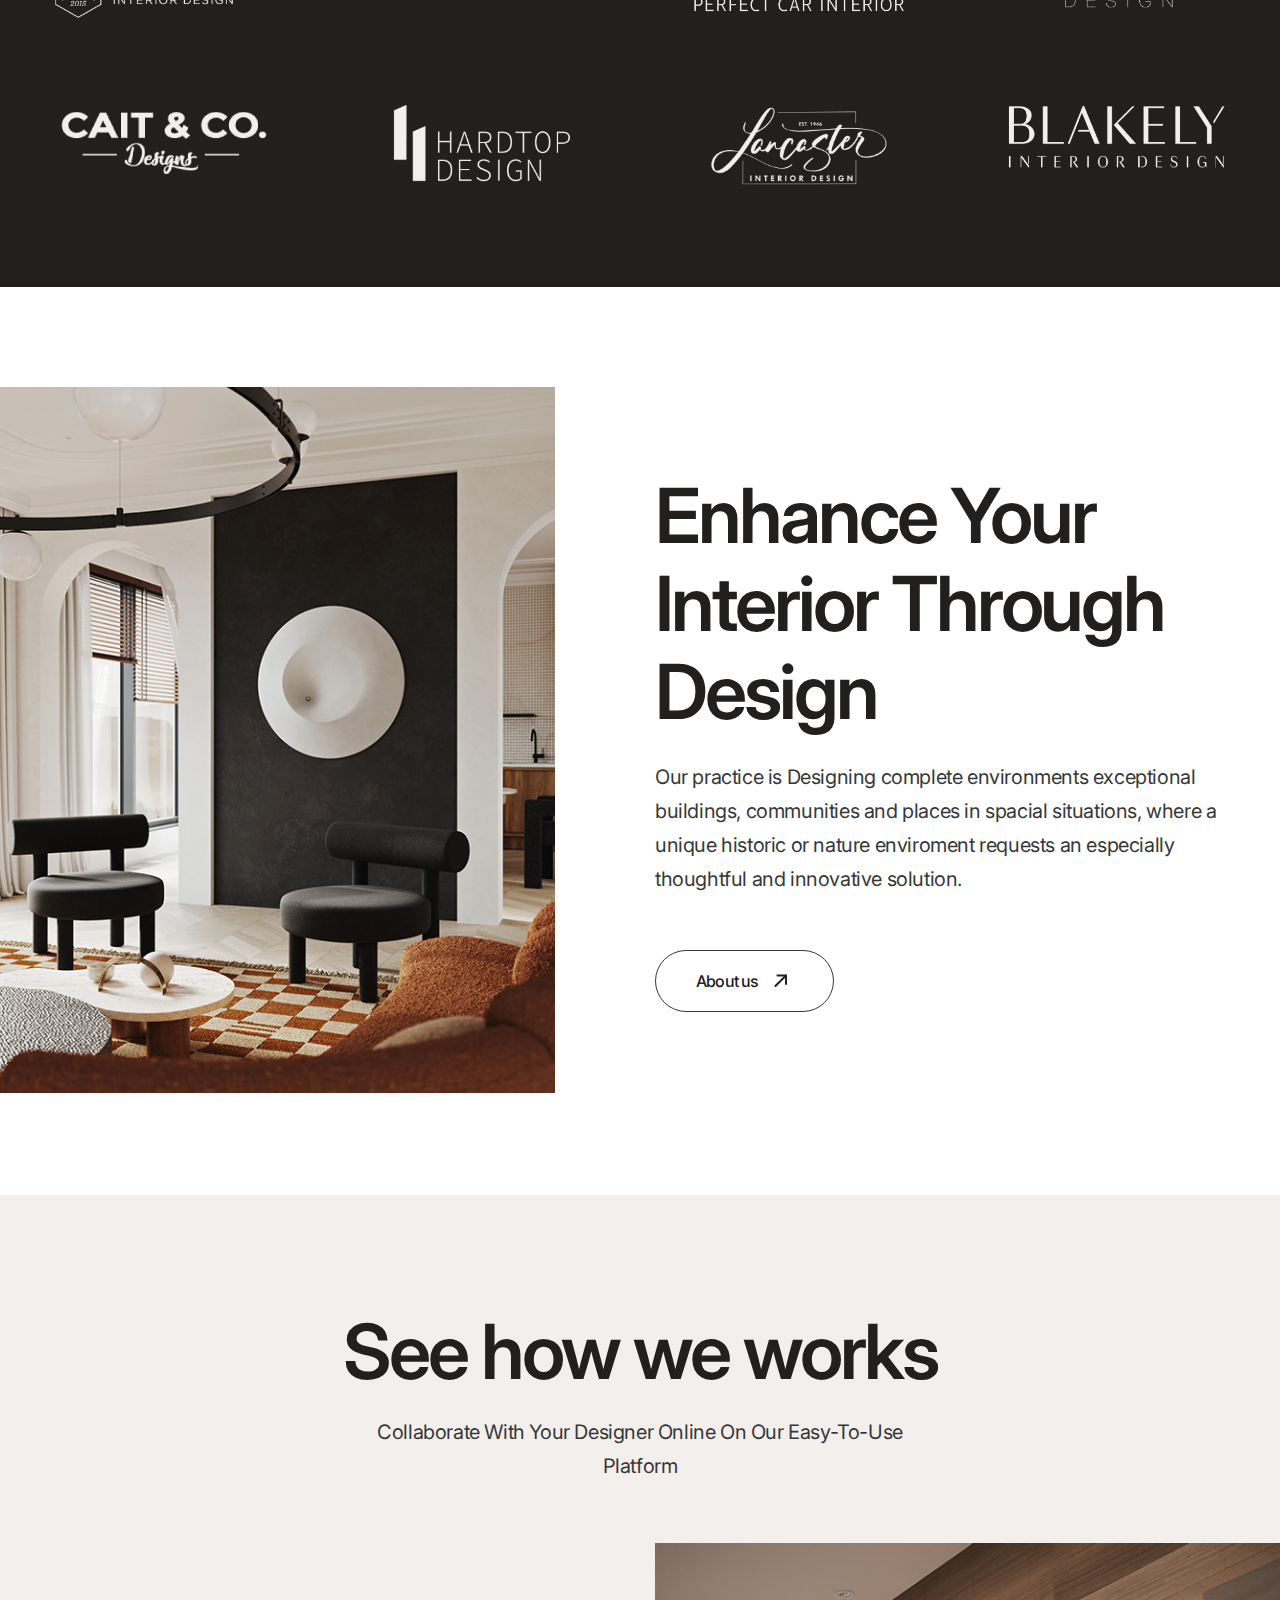
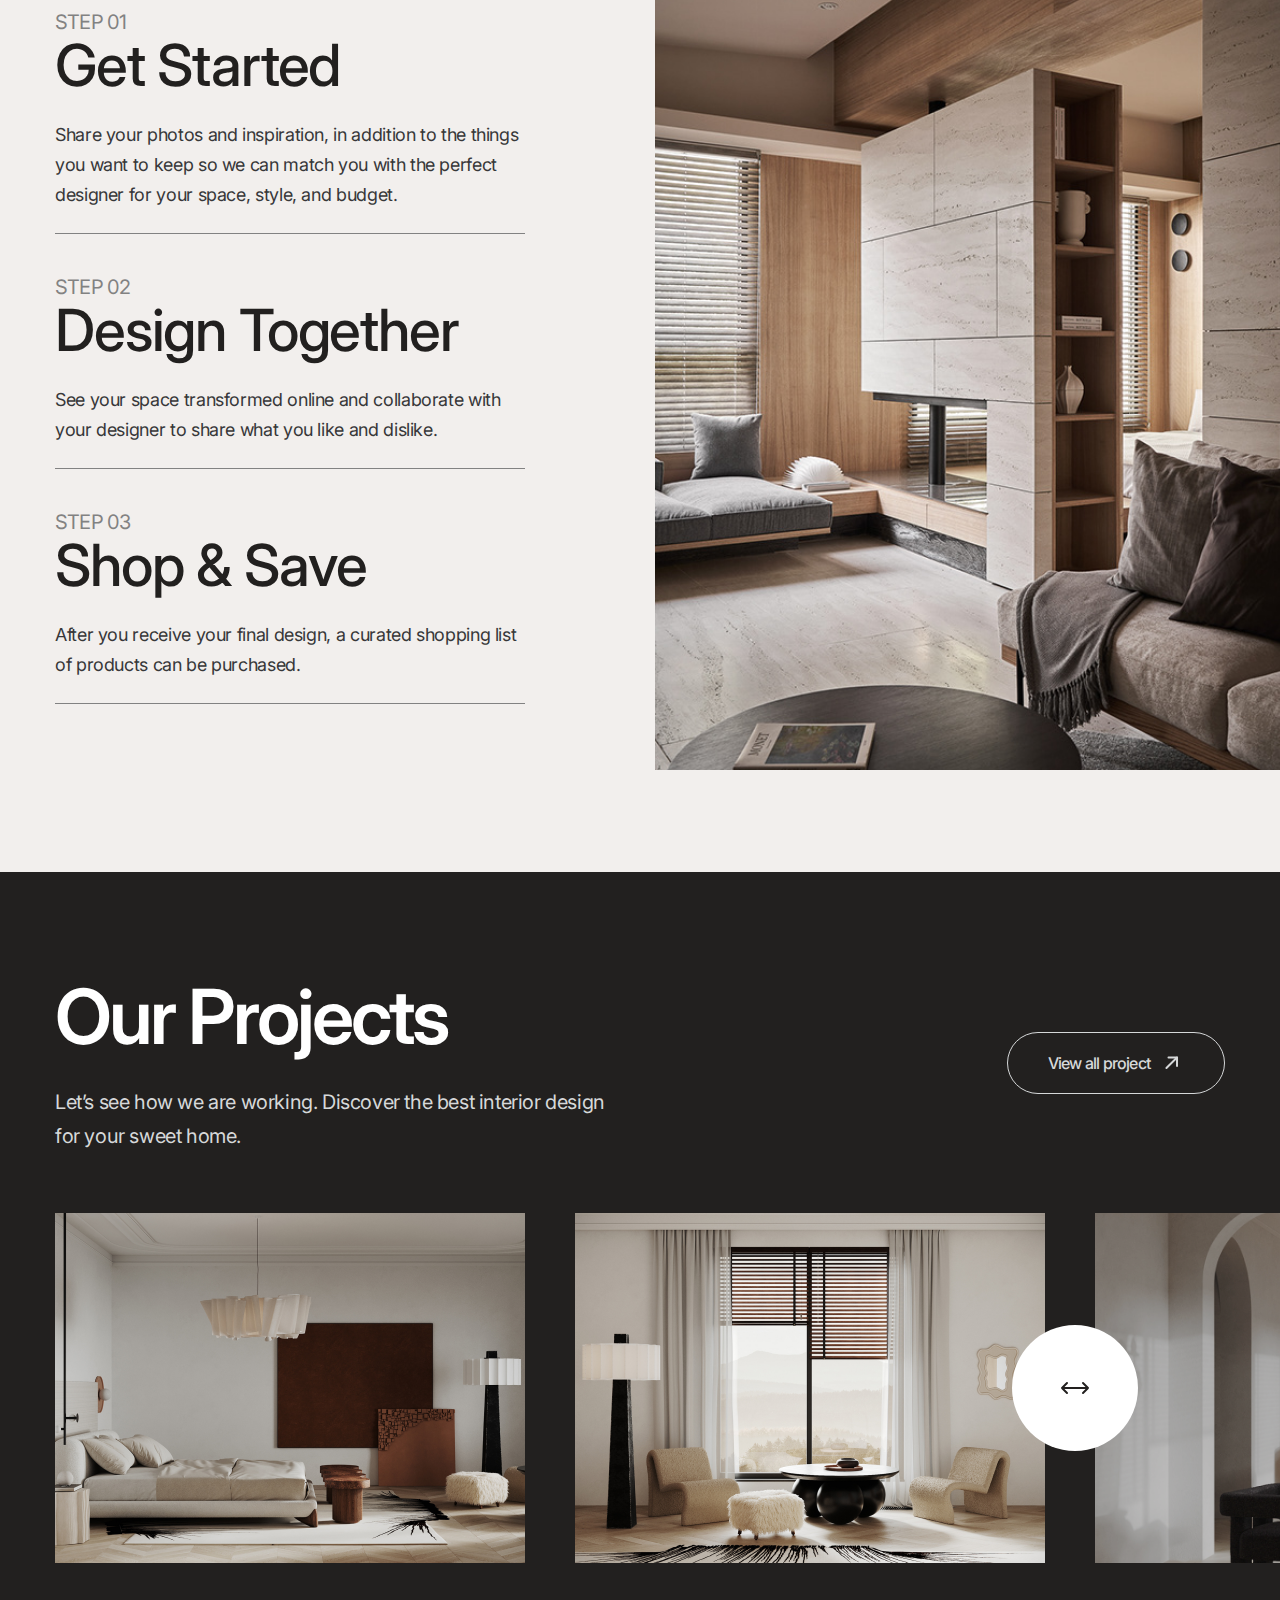
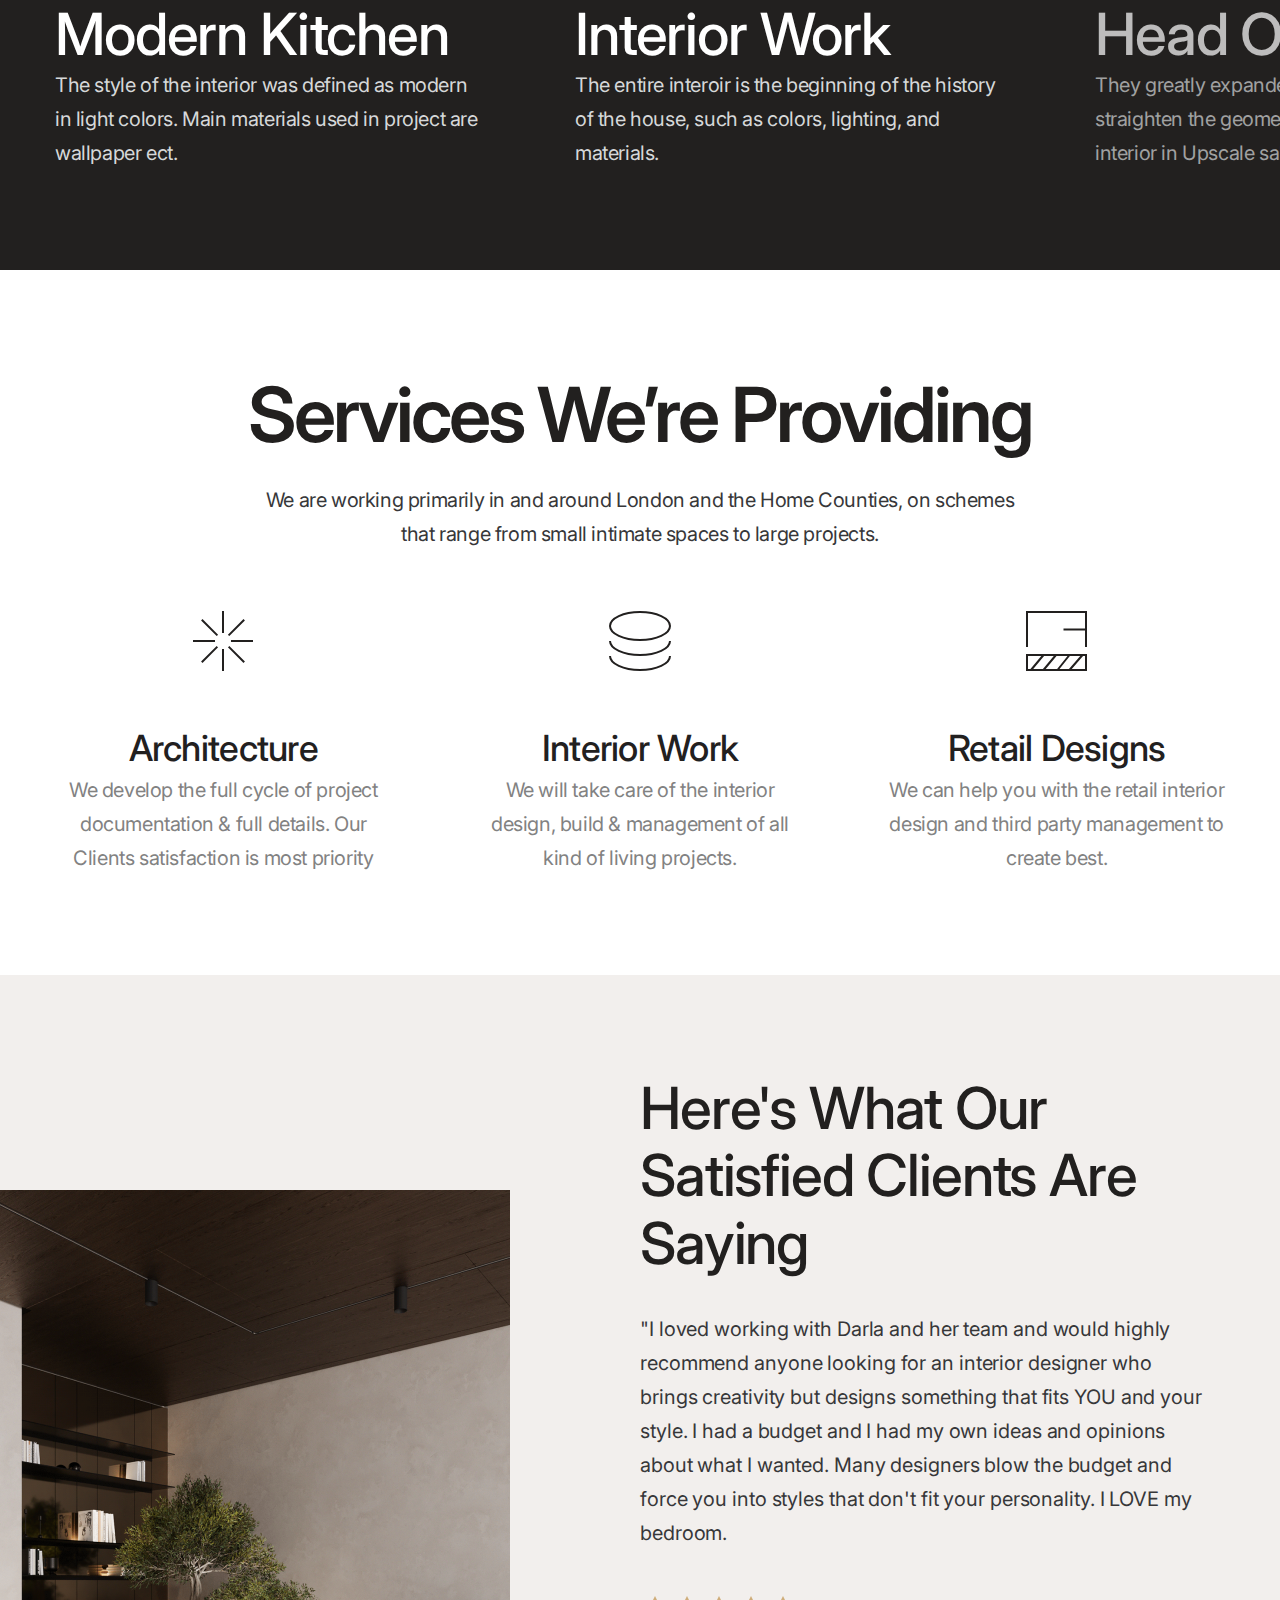
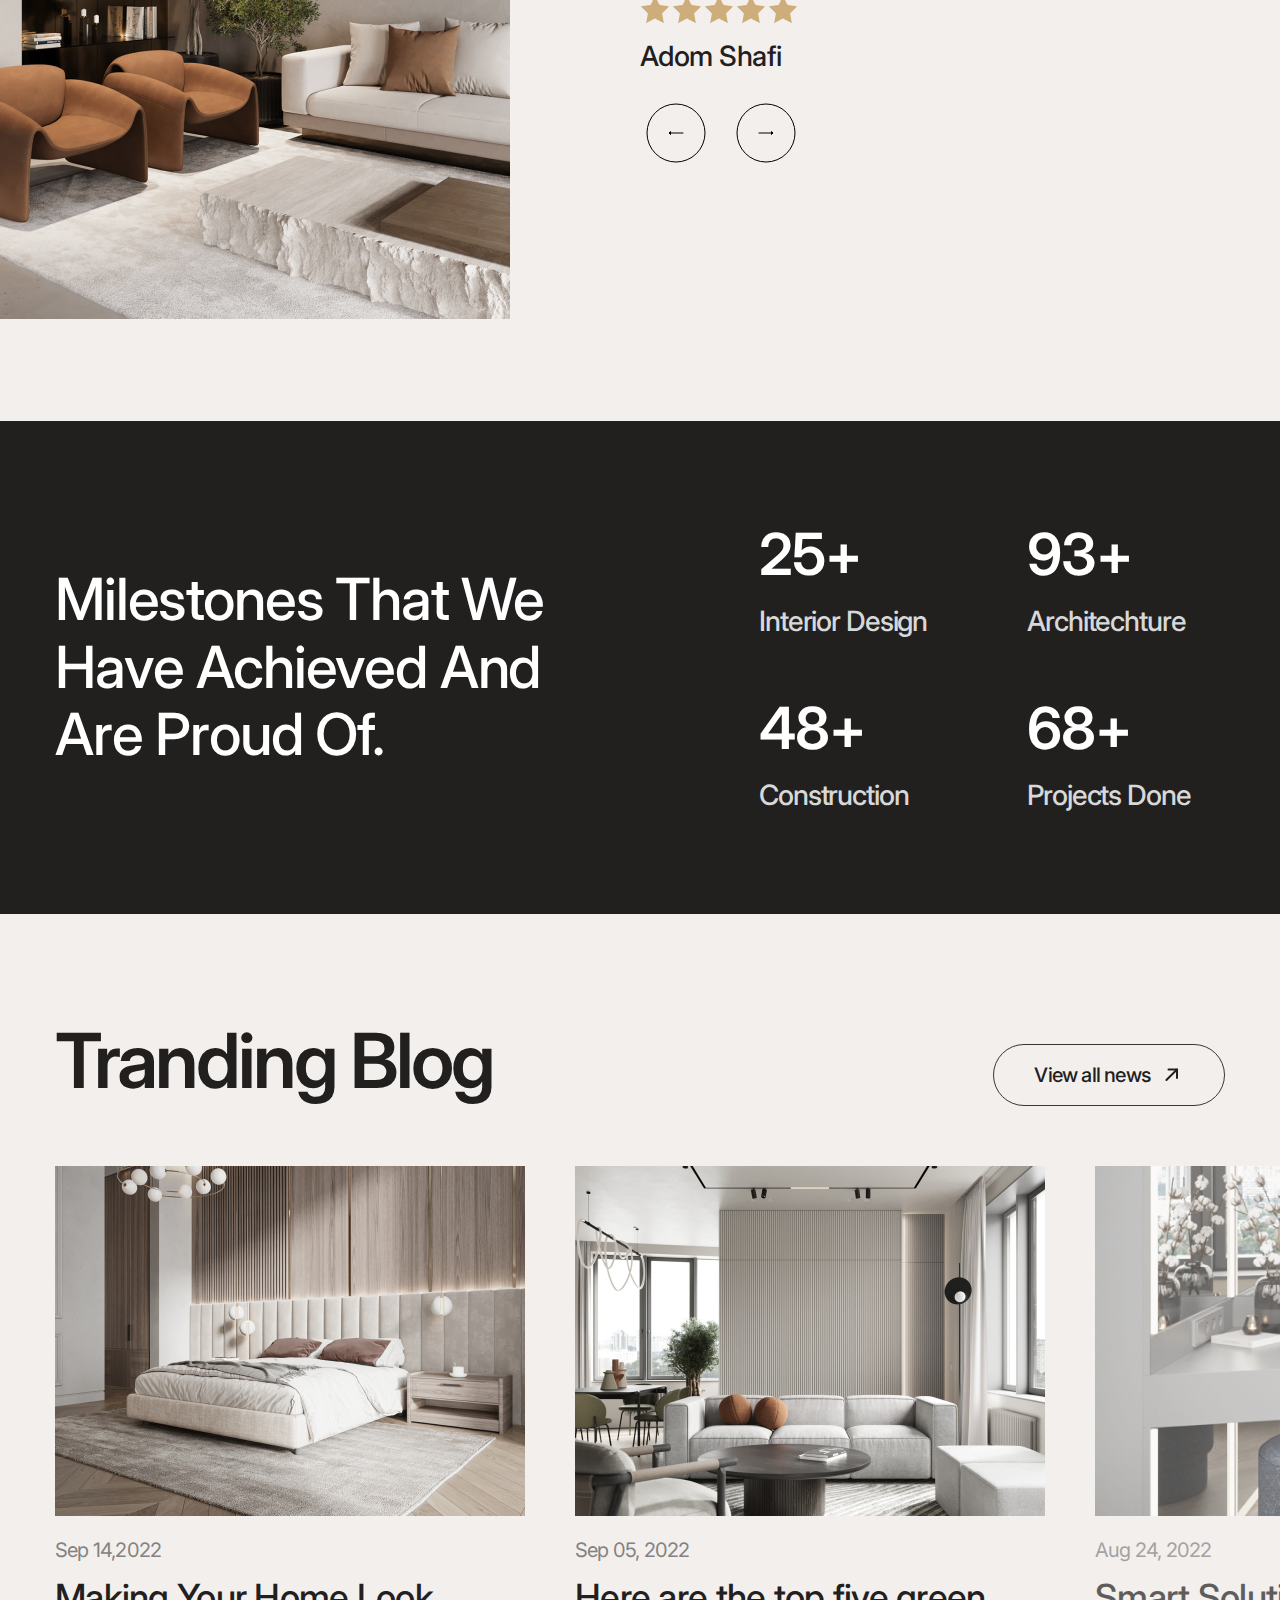
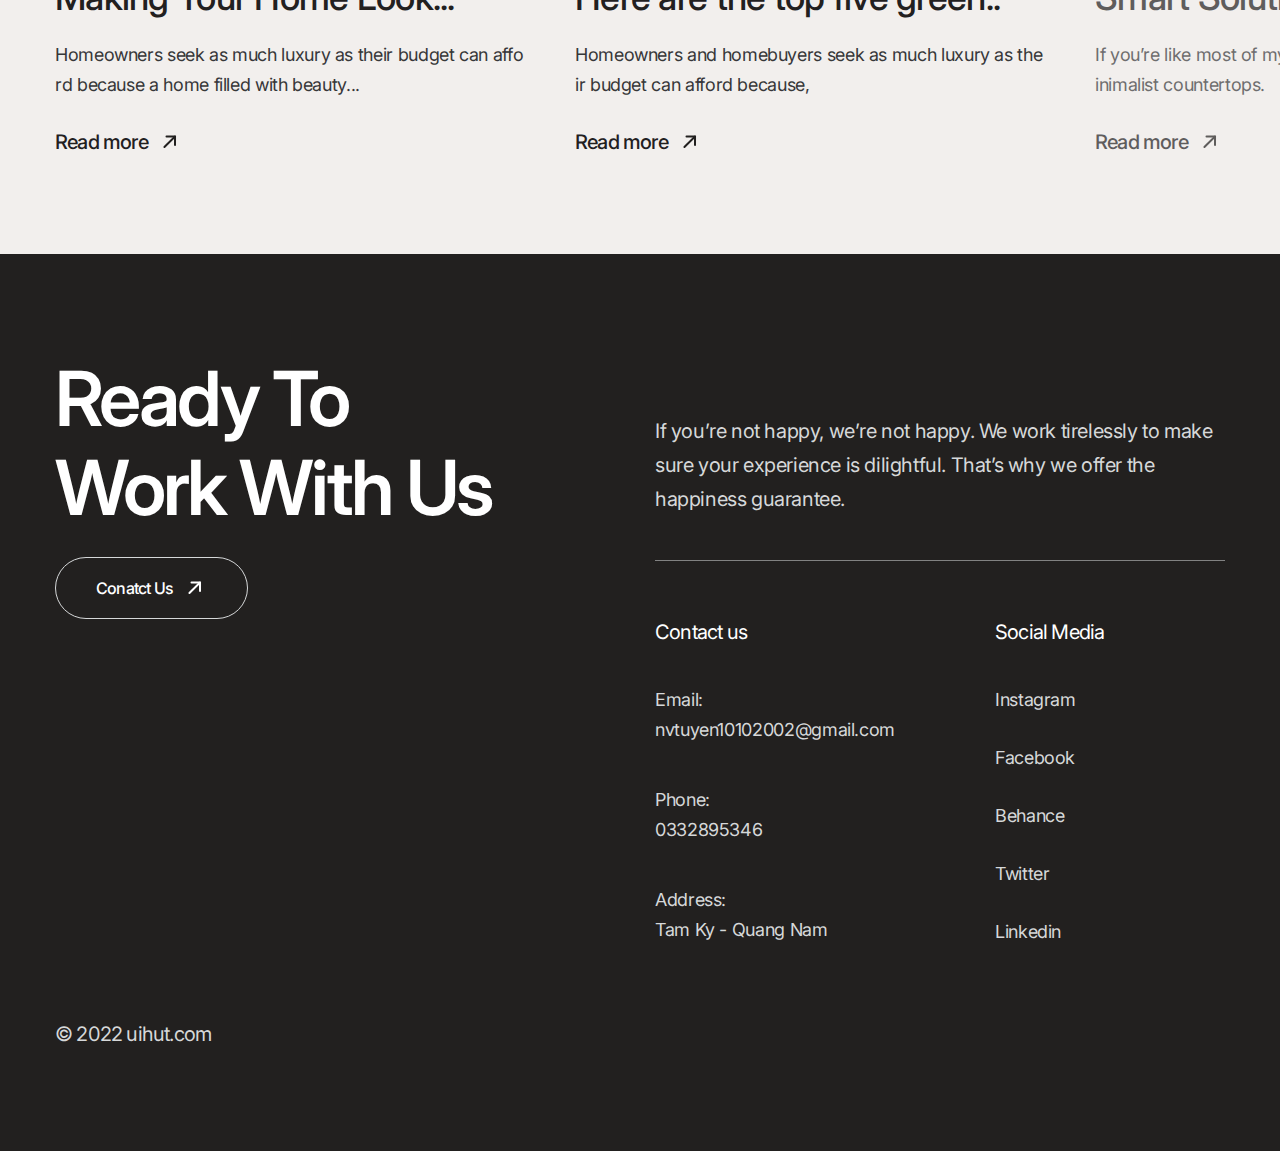
==== commit ce30e936: "edit footer" ====
--- a/index.html
+++ b/index.html
@@ -962,12 +962,12 @@
                         <div class="footer__line"></div>
 
                         <div class="footer__row">
-                            <div class="footer__Social">
+                            <div class="footer__Contact">
                                 <h3 class="footer__title section-desc">
                                     Contact us
                                 </h3>
-                                <ul class="footer__Social__list">
-                                    <li class="footer__Social__item">
+                                <ul class="footer__Contact__list">
+                                    <li class="footer__Contact__item">
                                         <a
                                             href="mailto:nvtuyen10102002@gmail.com"
                                             class="footer__link"
@@ -975,7 +975,7 @@
                                             Email:<br />nvtuyen10102002@gmail.com</a
                                         >
                                     </li>
-                                    <li class="footer__Social__item">
+                                    <li class="footer__Contact__item">
                                         <a
                                             href="tel:0332895346"
                                             class="footer__link"
@@ -984,7 +984,7 @@
                                             0332895346</a
                                         >
                                     </li>
-                                    <li class="footer__Social__item">
+                                    <li class="footer__Contact__item">
                                         <address>
                                             Address:<br />Tam Ky - Quang Nam
                                         </address>
--- a/assets/css/styles.css
+++ b/assets/css/styles.css
@@ -776,6 +776,7 @@
     margin-bottom: 36px;
 }
 .footer__Social__item,
+.footer__Contact__item,
 .footer__link {
     /* white-space: pre-wrap; */
     color: var(--gray-white, #d6d8d9);
@@ -787,7 +788,7 @@
     line-height: 1.667; /* 166.667% */
     letter-spacing: -0.36px;
 }
-.footer__Social__item + .footer__Social__item {
+.footer__Contact__item + .footer__Contact__item {
     margin-top: 40px;
 }
 
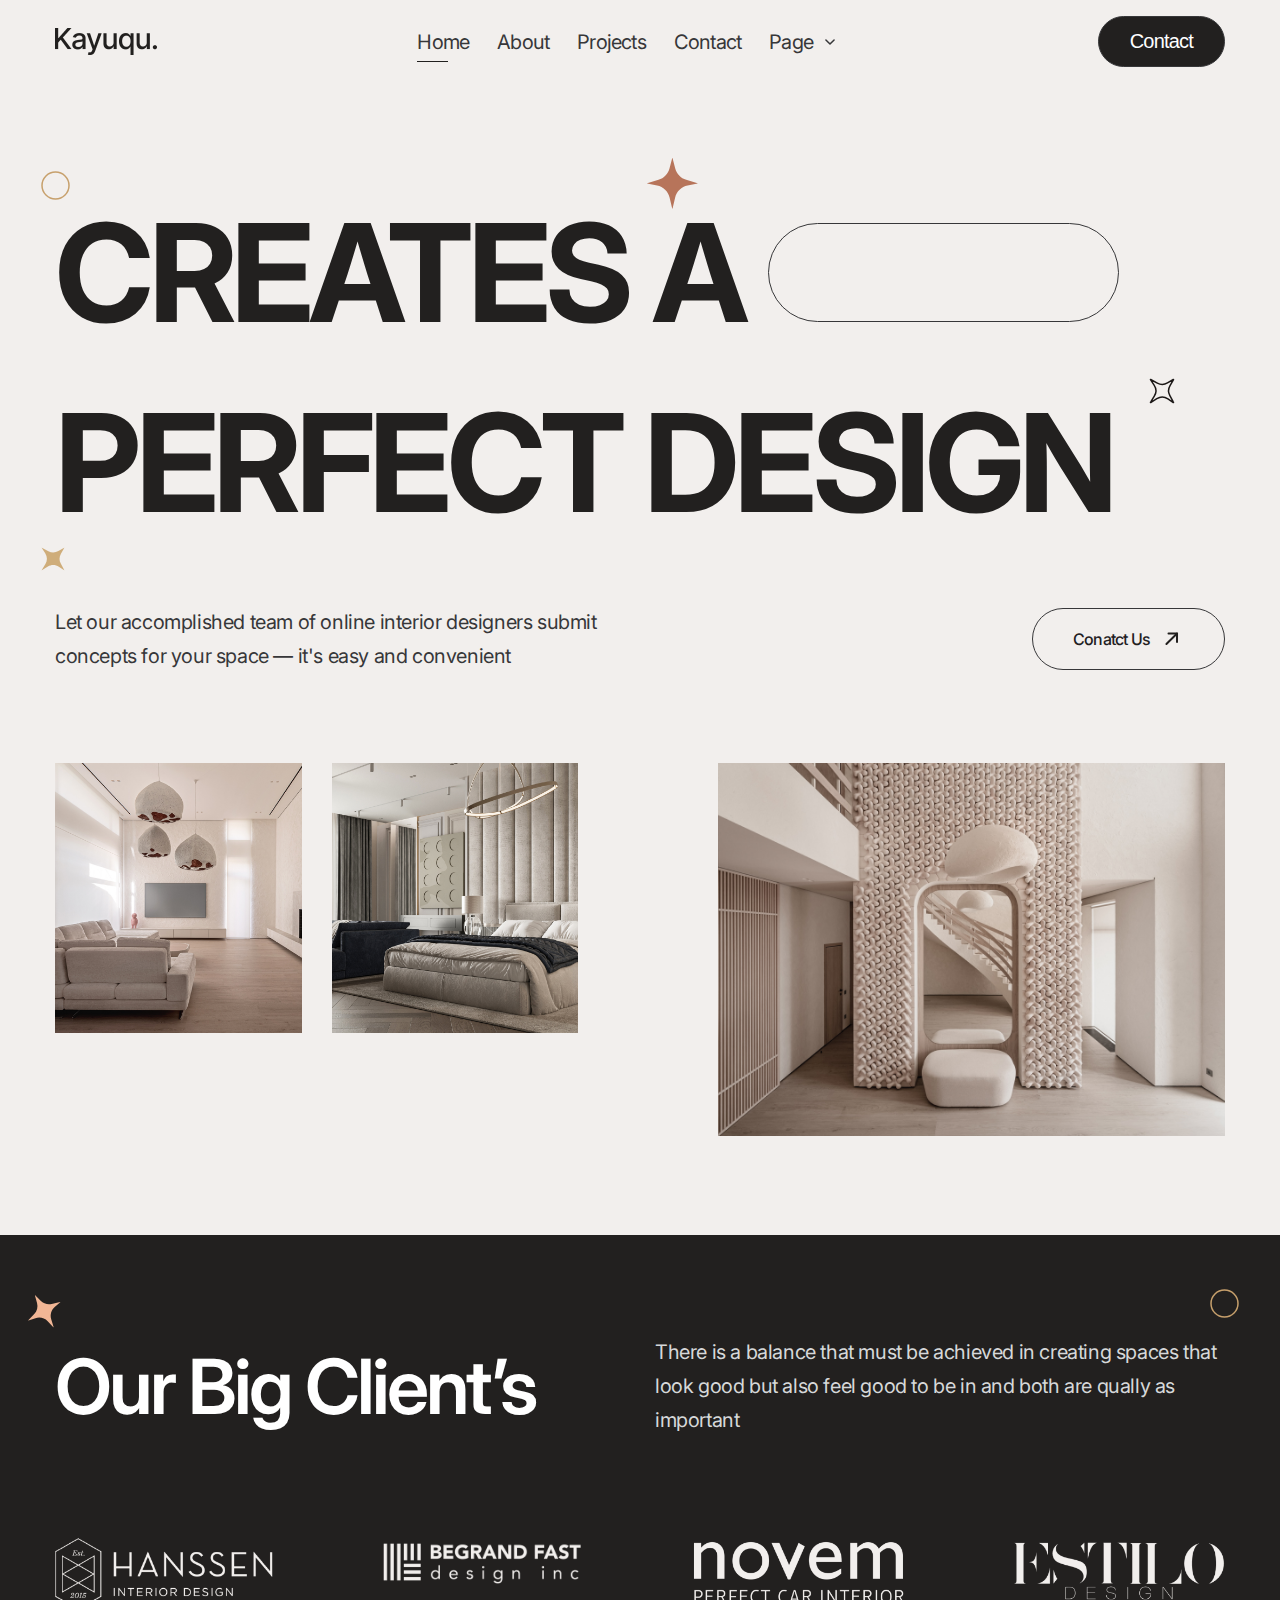
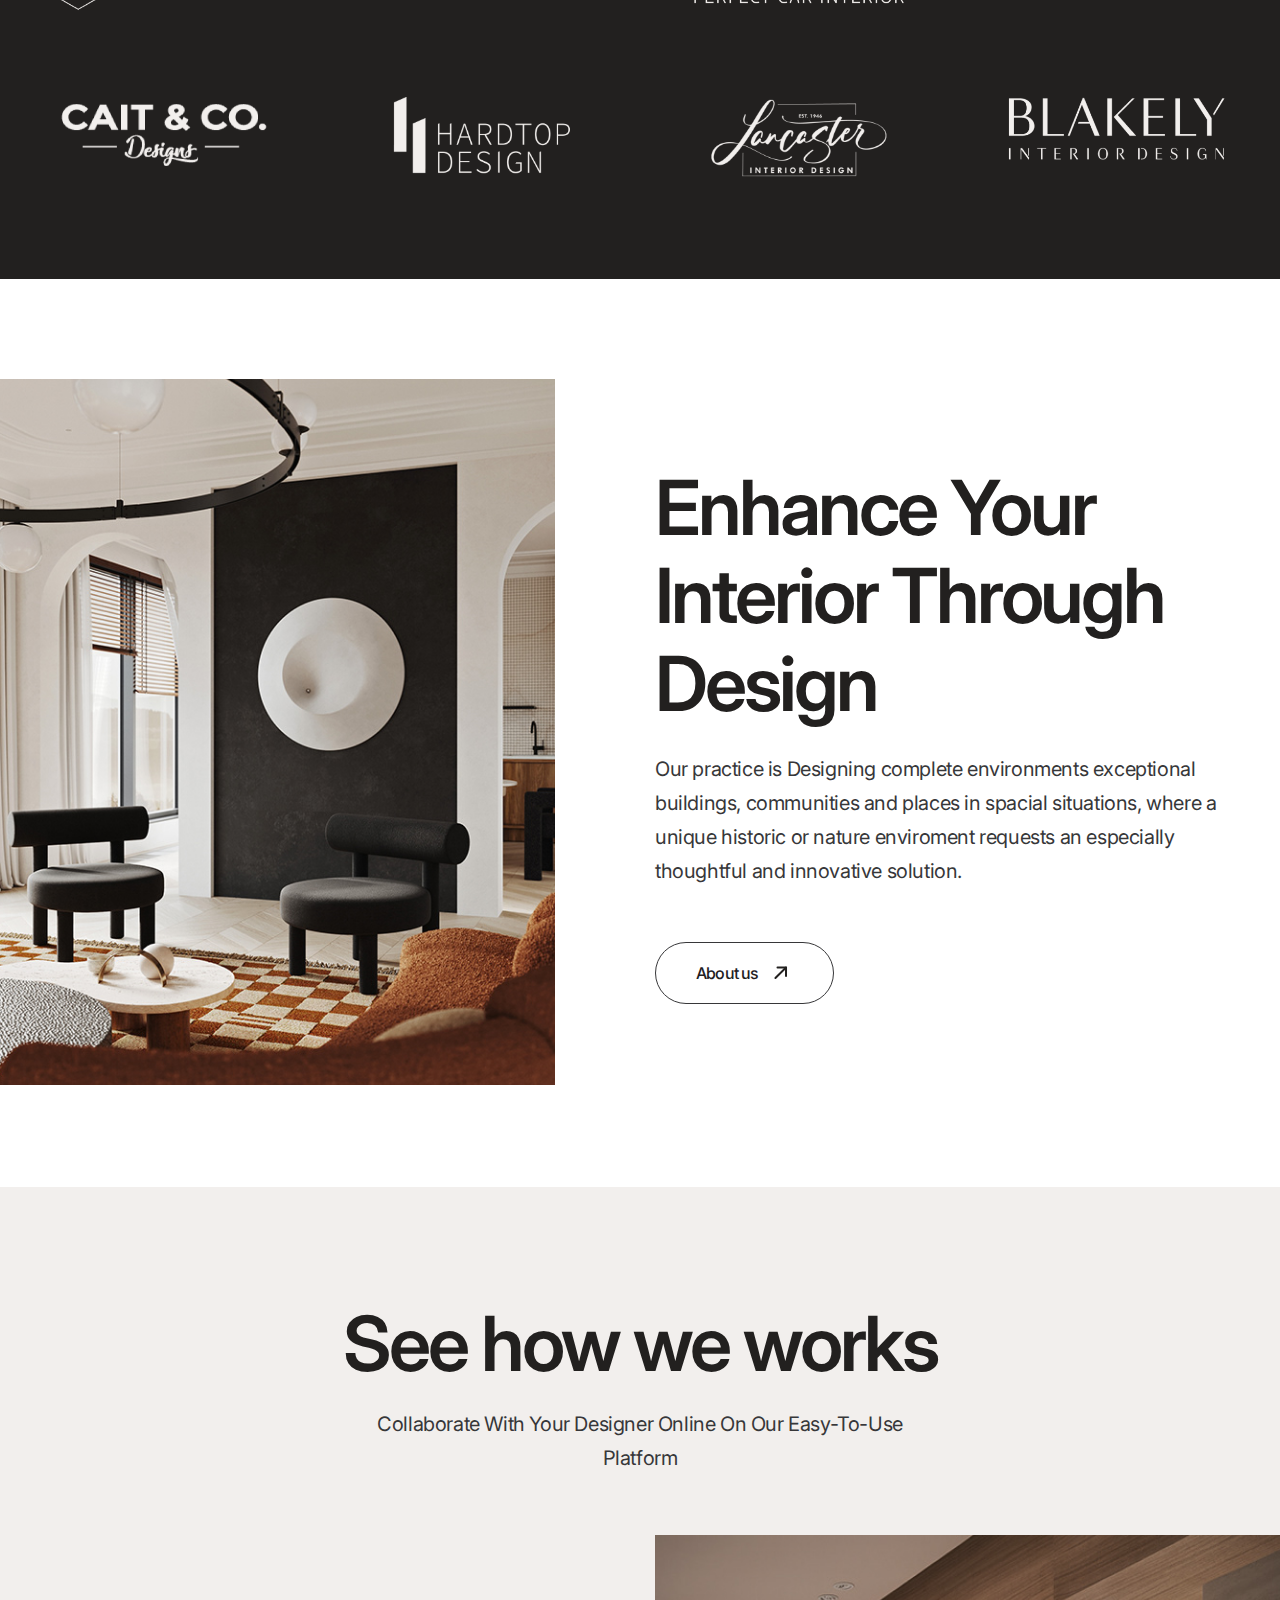
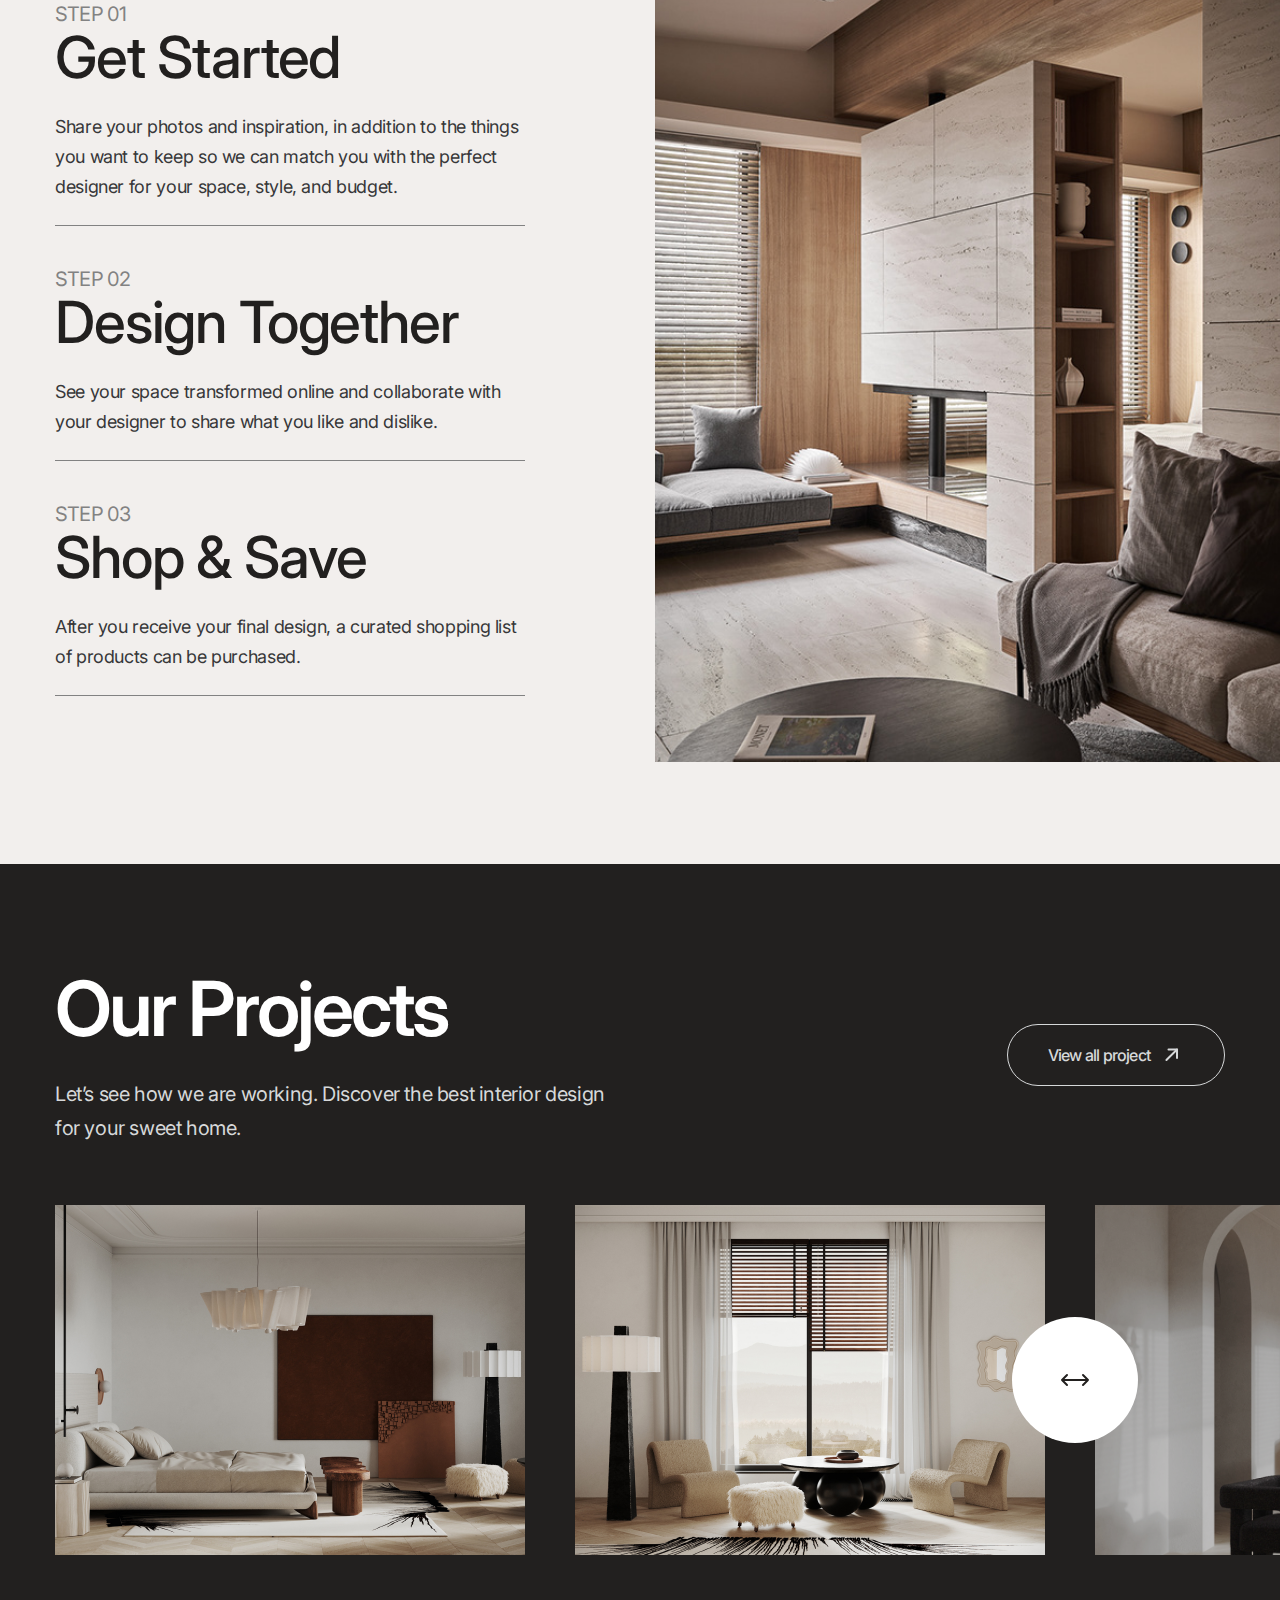
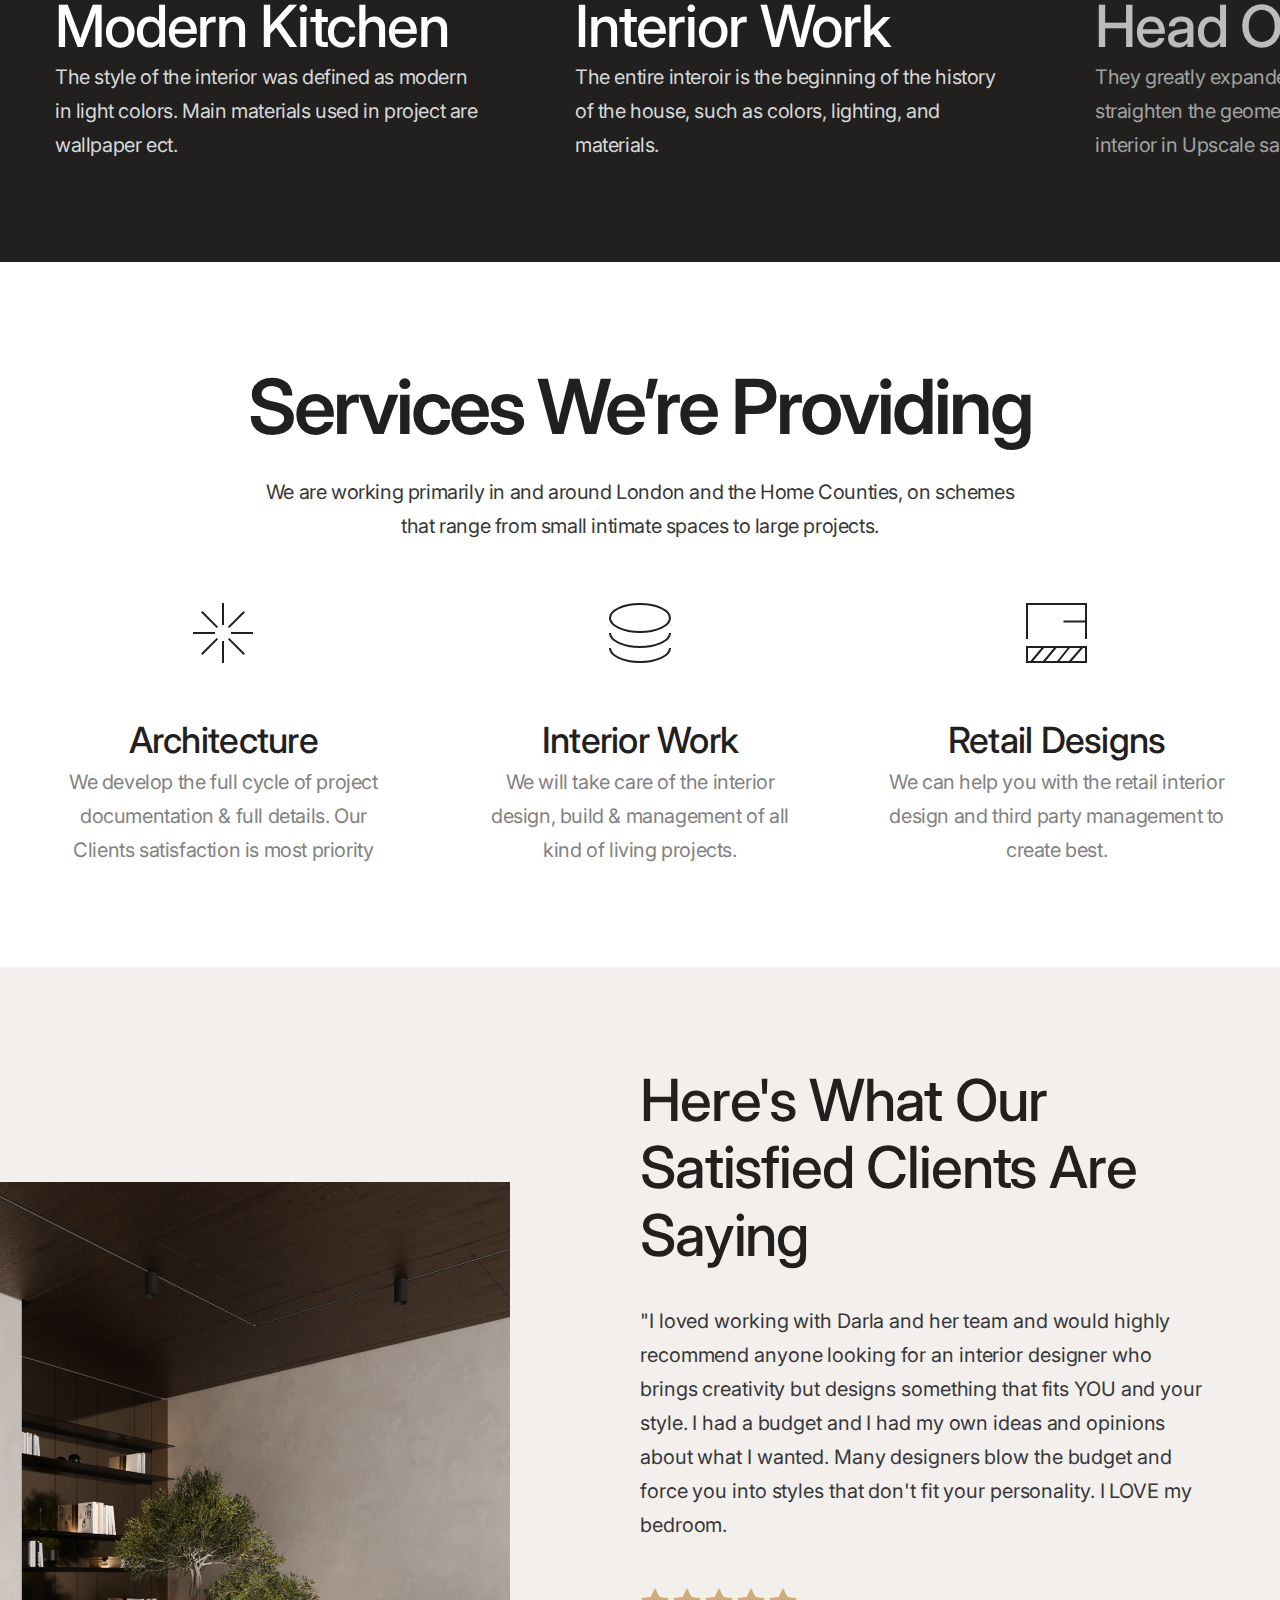
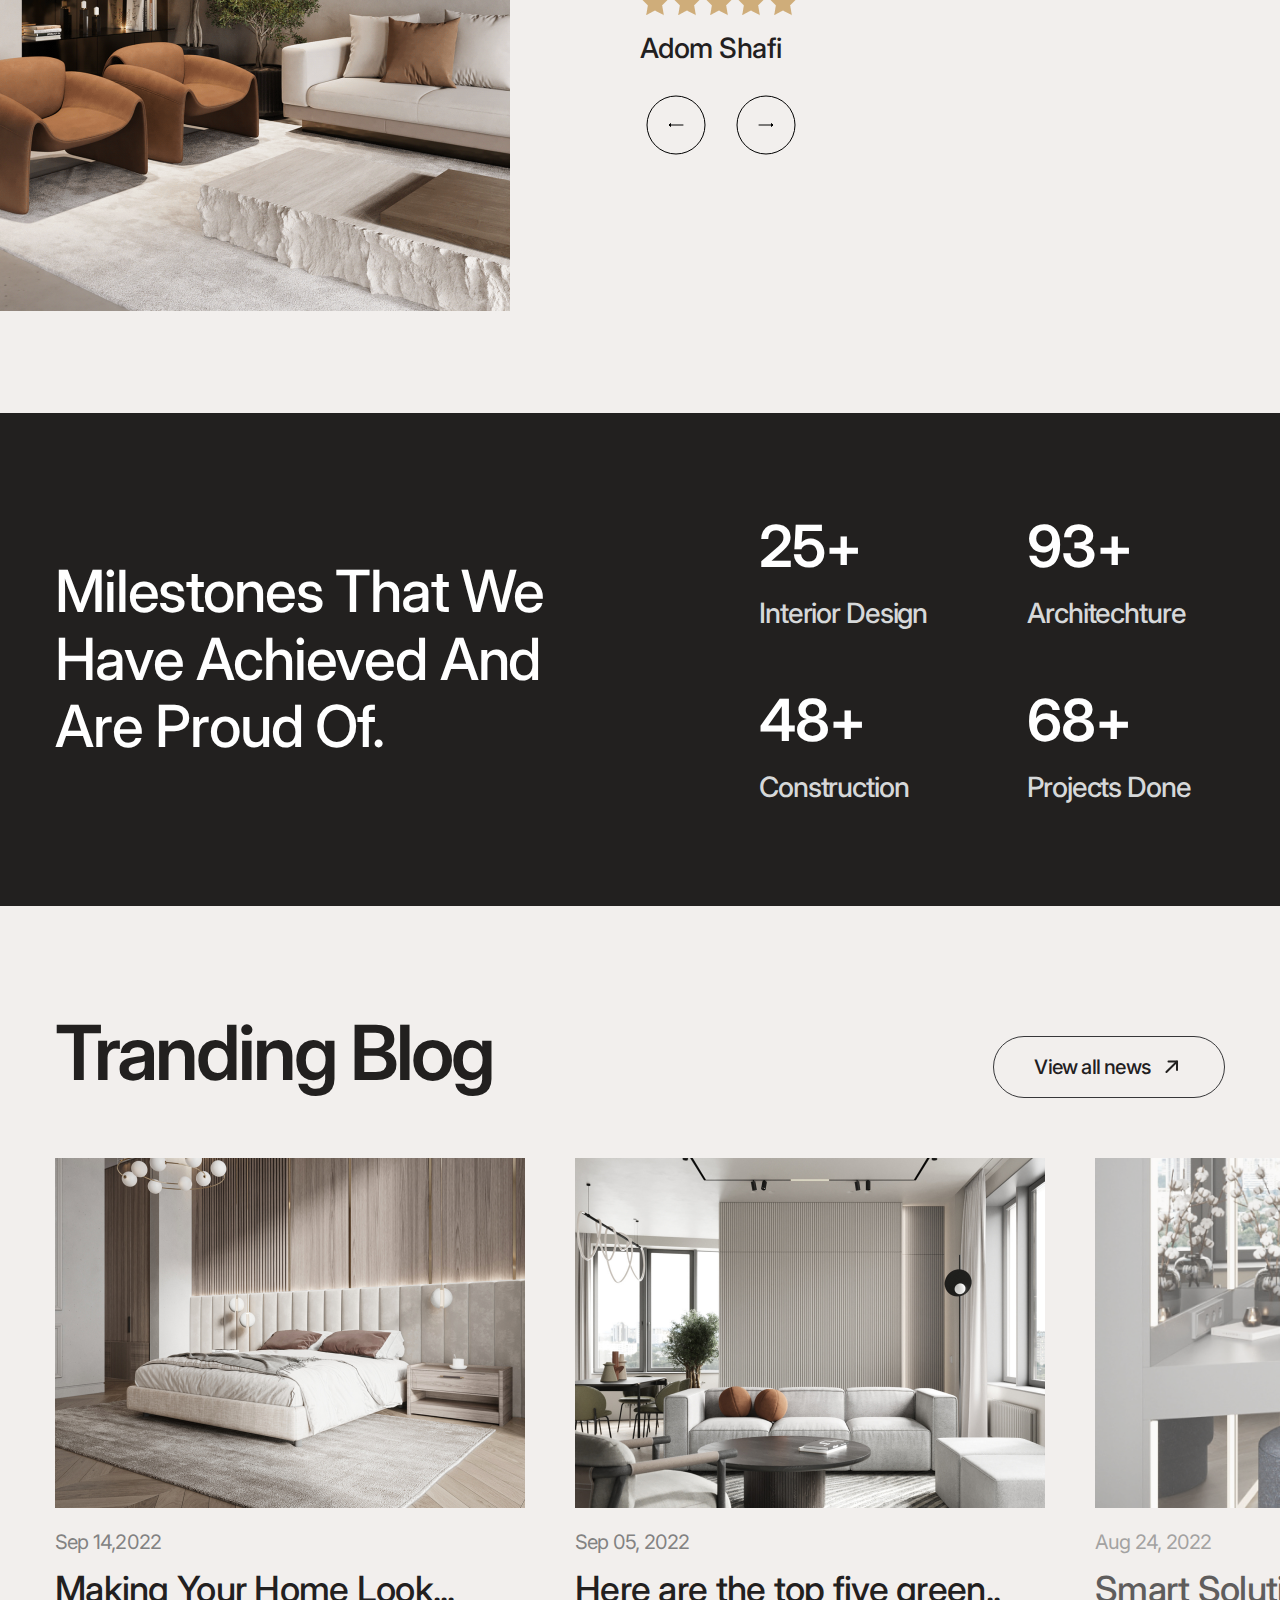
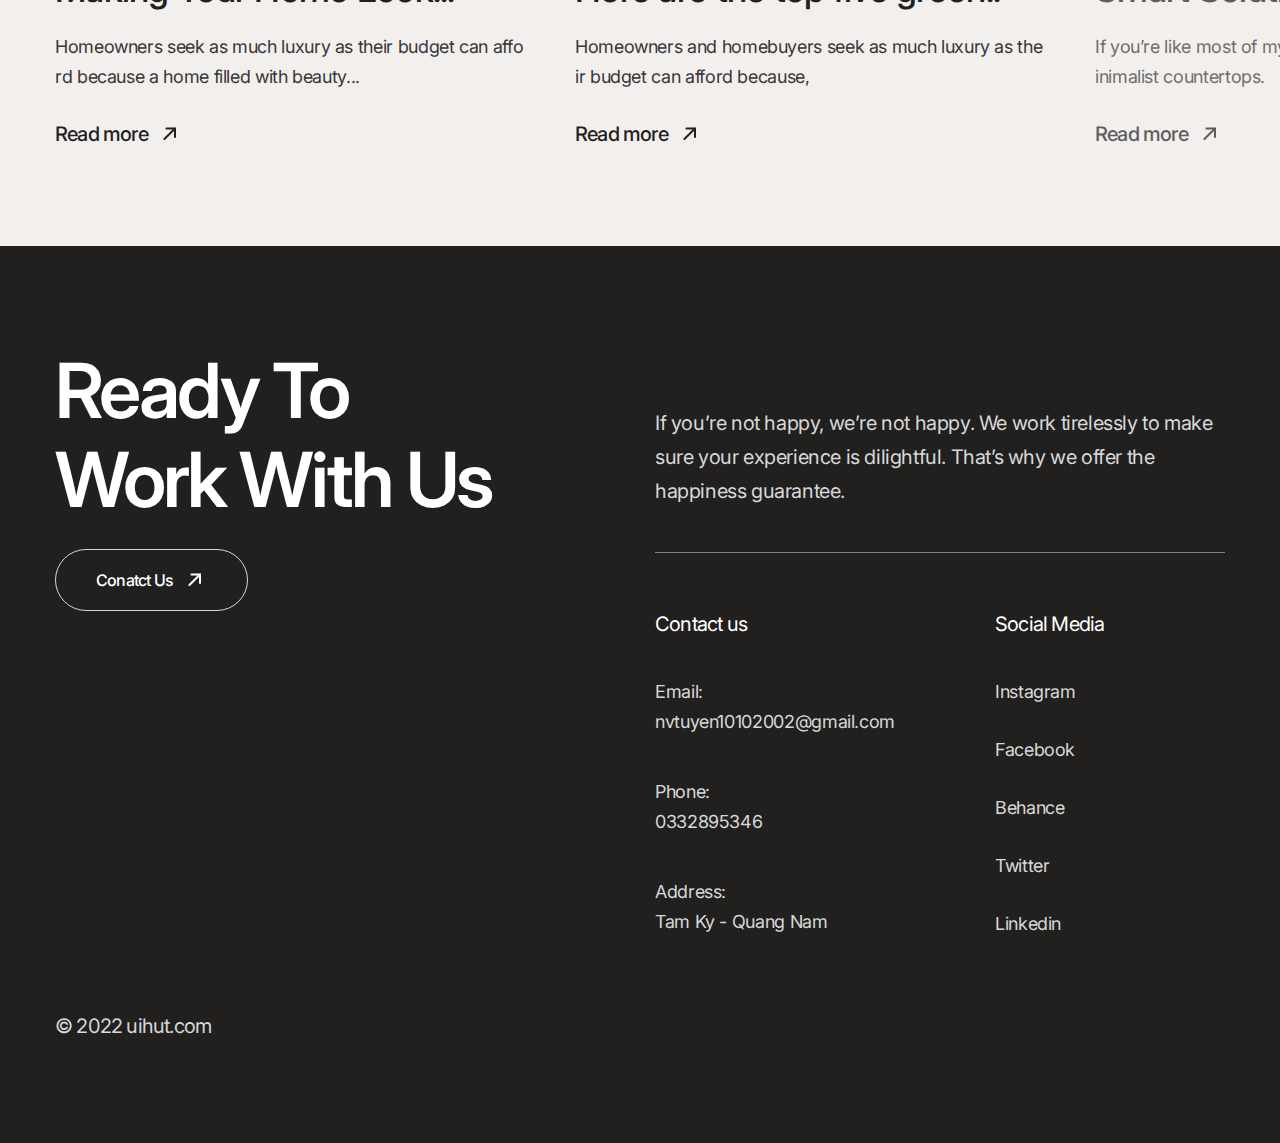
==== commit 9aa96bfa: "introduce" ====
--- a/index.html
+++ b/index.html
@@ -3,10 +3,12 @@
     <head>
         <meta charset="UTF-8" />
         <meta name="viewport" content="width=device-width, initial-scale=1.0" />
-        <title>Kayuqu</title>
+        <title>Home</title>
         <!-- CSS -->
         <link rel="stylesheet" href="./assets/css/reset.css" />
-        <link rel="stylesheet" href="./assets/css/styles.css" />
+        <link rel="stylesheet" href="./assets/css/Common.css" />
+        <link rel="stylesheet" href="./assets/css/index.css" />
+
         <!-- Font -->
         <link rel="preconnect" href="https://fonts.googleapis.com" />
         <link rel="preconnect" href="https://fonts.gstatic.com" crossorigin />
@@ -107,7 +109,11 @@
                                     >Home</a
                                 >
                             </li>
-                            <li><a href="#!" class="header__link">About</a></li>
+                            <li>
+                                <a href="about.html" class="header__link"
+                                    >About</a
+                                >
+                            </li>
                             <li>
                                 <a href="#!" class="header__link">Projects</a>
                             </li>
@@ -643,6 +649,7 @@
                     </div>
                 </div>
             </section>
+            <!-- achievements -->
             <section class="achievements">
                 <div class="container">
                     <div class="achievements__inner">
--- a/assets/css/Common.css
+++ b/assets/css/Common.css
@@ -0,0 +1,291 @@
+* {
+    box-sizing: border-box;
+}
+
+:root {
+    --primary-color: #ff5b2e;
+    --primary-color-bg: #f2efed;
+}
+
+html {
+    font-size: 62.5%;
+}
+
+body {
+    font-size: 1.6rem;
+    font-family: "Inter", sans-serif;
+    background: var(--primary-color-bg);
+}
+
+/* Common */
+a {
+    text-decoration: none;
+}
+
+.container {
+    width: 1170px;
+    max-width: calc(100% - 48px);
+    margin: 0 auto;
+}
+
+.btn {
+    padding: 18px 40px;
+    justify-content: center;
+    align-items: center;
+    border-radius: 999px;
+    border: 1px solid #373739;
+    color: #22201f;
+    font-weight: 500;
+    letter-spacing: -0.8px;
+    transition: 0.25s;
+}
+
+.btn:hover {
+    opacity: 0.9;
+}
+
+.section-action {
+    display: inline-flex;
+    align-items: center;
+    column-gap: 10px;
+}
+
+.section-desc {
+    color: #373739;
+    font-family: Inter;
+    font-size: 2rem;
+    font-style: normal;
+    font-weight: 400;
+    line-height: 1.7;
+    letter-spacing: -0.4px;
+}
+
+.section-heading {
+    color: #22201f;
+    font-family: Inter;
+}
+
+.lv1 {
+    font-size: 13.6rem;
+    font-weight: 700;
+    line-height: 1.4;
+    letter-spacing: -5.44px;
+}
+
+.lv2 {
+    font-size: 7.6rem;
+    font-weight: 600;
+    line-height: 1.16;
+    letter-spacing: -3.04px;
+}
+.lv3 {
+    font-size: 5.8rem;
+    font-weight: 500;
+    line-height: 1.17;
+    letter-spacing: -1.16px;
+}
+
+.line-clamp {
+    display: -webkit-box;
+    -webkit-line-clamp: var(--line-clamp, 1);
+    -webkit-box-orient: vertical;
+    overflow: hidden;
+}
+
+.line-clamp.line-2 {
+    --line-clamp: 2;
+}
+
+.break-all {
+    word-break: break-all;
+}
+
+/* Header */
+
+.header {
+    padding: 16px 0 16px 0;
+    background: var(--primary-color-bg);
+    z-index: 1;
+    /* background: #ff5b2e; */
+}
+
+.header.fixed {
+    position: sticky;
+    margin: 0 auto;
+    top: 0;
+}
+
+.logo {
+    width: 102px;
+    height: 27px;
+    object-fit: cover;
+}
+
+.header__inner {
+    display: flex;
+    align-items: center;
+}
+
+.nav__header {
+    margin: auto;
+}
+
+.header__list {
+    display: flex;
+    align-items: center;
+}
+
+.header__link {
+    position: relative;
+    padding: 8px 14px;
+    color: #373739;
+    font-size: 2rem;
+    font-style: normal;
+    font-weight: 400;
+    letter-spacing: -0.8px;
+}
+
+.header__active::before {
+    content: "";
+    position: absolute;
+    width: 38.6%;
+    height: 1px;
+    bottom: 0;
+    left: 14px;
+    background: #22201f;
+}
+
+.header__menu {
+    color: currentColor;
+    margin-left: 6px;
+}
+
+.header__btn {
+    background: #22201f;
+    padding: 13px 31px;
+    color: #fff;
+
+    font-size: 2rem;
+    font-style: normal;
+    font-weight: 500;
+    letter-spacing: -0.8px;
+}
+
+/* achievements */
+.achievements {
+    padding: 100px 0;
+    background: #22201f;
+}
+
+.achievements__inner {
+    display: flex;
+    align-items: center;
+    column-gap: 130px;
+}
+
+.achievements__heading {
+    width: 574px;
+    color: var(--white, #fff);
+    text-transform: capitalize;
+}
+
+.achievements__list {
+    display: grid;
+    grid-template-columns: repeat(2, 1fr);
+    row-gap: 54px;
+    column-gap: 100px;
+}
+
+.achievements__item__stats {
+    color: var(--white, #fff);
+    font-size: 5.8rem;
+    font-weight: 600;
+    line-height: 1.172; /* 117.241% */
+    letter-spacing: -1.16px;
+}
+
+.achievements__item__title {
+    margin-top: 14px;
+    color: var(--gray-white, #d6d8d9);
+    font-size: 2.8rem;
+    font-weight: 500;
+    line-height: 1.357; /* 135.714% */
+    letter-spacing: -1.12px;
+}
+
+/* footer */
+.footer {
+    padding: 100px 0;
+    background: var(--black, #22201f);
+}
+
+.footer__inner {
+    display: flex;
+    column-gap: 130px;
+}
+
+.footer__heading {
+    width: 470px;
+    color: var(--white, #fff);
+    text-transform: capitalize;
+}
+
+.footer__action {
+    margin-top: 26px;
+    color: #fff;
+    border-color: #d6d8d9;
+}
+
+.footer__right {
+    margin-top: 60px;
+}
+
+.footer__desc {
+    width: 558px;
+    color: var(--gray-white, #d6d8d9);
+}
+
+.footer__line {
+    margin-top: 44px;
+    width: 100%;
+    height: 1px;
+    background: #828282;
+}
+
+.footer__row {
+    margin-top: 54px;
+    display: grid;
+    grid-template-columns: repeat(2, 1fr);
+    column-gap: 100px;
+}
+
+.footer__title {
+    color: var(--white, #fff);
+    letter-spacing: -0.8px;
+    margin-bottom: 36px;
+}
+.footer__Social__item,
+.footer__Contact__item,
+.footer__link {
+    /* white-space: pre-wrap; */
+    color: var(--gray-white, #d6d8d9);
+
+    font-family: Inter;
+    font-size: 18px;
+    font-style: normal;
+    font-weight: 400;
+    line-height: 1.667; /* 166.667% */
+    letter-spacing: -0.36px;
+}
+.footer__Contact__item + .footer__Contact__item {
+    margin-top: 40px;
+}
+
+.footer__Social__item + .footer__Social__item {
+    margin-top: 28px;
+}
+.footer__address {
+    margin-top: 70px;
+    letter-spacing: -0.8px;
+    color: var(--gray-white, #d6d8d9);
+}
--- a/assets/css/index.css
+++ b/assets/css/index.css
@@ -0,0 +1,513 @@
+/* hero */
+.hero {
+    padding-top: 95px;
+    padding-bottom: 99px;
+}
+
+.hero__btn {
+    display: inline-block;
+    width: 351px;
+    height: 99px;
+}
+
+.hero__heading {
+    position: relative;
+}
+
+.hero__icon {
+    position: absolute;
+}
+
+.hero__icon:nth-of-type(1) {
+    top: -7px;
+    left: -14px;
+}
+
+.hero__icon:nth-of-type(2) {
+    width: 51px;
+    height: 51px;
+    top: -20px;
+    left: 592px;
+}
+
+.hero__icon:nth-of-type(3) {
+    height: 24px;
+    width: 24px;
+    bottom: -12px;
+    left: -14px;
+}
+
+.hero__icon:nth-of-type(4) {
+    top: 200px;
+    right: 50px;
+}
+.hero__row {
+    margin-top: 46px;
+    display: flex;
+    align-items: center;
+    justify-content: space-between;
+}
+.hero__desc {
+    width: 601px;
+}
+
+.hero__icon__arrow {
+    width: 24px;
+    height: 24px;
+    display: block;
+}
+
+.hero__media {
+    margin-top: 90px;
+    display: grid;
+    grid-template-columns: 1fr 1fr 2.5fr;
+    column-gap: 30px;
+}
+
+.hero__img {
+    width: 100%;
+}
+
+.hero__img:last-child {
+    padding-left: 110px;
+}
+
+/* Our-Client */
+
+.Our-Client {
+    background: #22201f;
+    padding: 100px 0;
+}
+
+.Our-Client__inner {
+    position: relative;
+}
+
+.Our-Client__row {
+    display: flex;
+    align-items: center;
+    justify-content: space-between;
+}
+
+.Our-Client__heading {
+    color: var(--white, #fff);
+}
+
+.Our-Client__desc {
+    width: 570px;
+    color: var(--gray-white, #d6d8d9);
+}
+
+.Our-Client__logo__list {
+    margin-top: 100px;
+    display: grid;
+    grid-template-columns: repeat(4, 1fr);
+    column-gap: 100px;
+    row-gap: 86px;
+}
+
+.Our-Client__logo__item {
+    width: 100%;
+}
+
+.Our-Client__icon {
+    position: absolute;
+}
+
+.Our-Client__icon:nth-of-type(1) {
+    top: -40px;
+    left: -27px;
+}
+.Our-Client__icon:nth-of-type(2) {
+    top: -46px;
+    right: -14px;
+}
+
+/* About */
+
+.about {
+    padding: 100px 0;
+    background: #fff;
+}
+
+.about__inner {
+    display: flex;
+    align-items: center;
+    justify-content: space-between;
+    column-gap: 100px;
+}
+
+.about__thumb {
+    margin-left: -75px;
+}
+
+.about__img {
+    width: 575px;
+    height: 706px;
+    object-fit: cover;
+}
+
+.about__heading {
+    text-transform: capitalize;
+    margin-bottom: 24px;
+}
+
+.about__desc {
+    margin-bottom: 54px;
+}
+
+/* works */
+
+.works {
+    padding: 100px 0;
+}
+
+.works__heading {
+    text-align: center;
+}
+
+.works__desc {
+    margin-top: 18px;
+    width: 570px;
+    margin-left: auto;
+    margin-right: auto;
+    text-align: center;
+    text-transform: capitalize;
+}
+
+.works__inner {
+    margin-top: 60px;
+    display: flex;
+    align-items: center;
+    justify-content: space-between;
+    column-gap: 130px;
+}
+
+.works__list {
+    display: flex;
+    flex-direction: column;
+}
+
+.works__item {
+    position: relative;
+    width: 470px;
+    padding-bottom: 24px;
+}
+.works__item + .works__item {
+    margin-top: 43px;
+}
+.works__item::before {
+    position: absolute;
+    content: "";
+    width: 100%;
+    height: 1px;
+    background: #828282;
+    bottom: 0;
+}
+.works__step {
+    color: #828282;
+    font-size: 2rem;
+    font-weight: 400;
+    letter-spacing: -0.8px;
+}
+
+.works__heading {
+    margin-top: 12px;
+    margin-bottom: 20px;
+}
+
+.works__item__desc {
+    margin-top: 20px;
+    color: var(--gray, #373739);
+
+    /* 18 */
+    font-size: 1.8rem;
+    font-weight: 400;
+    line-height: 1.667;
+    letter-spacing: -0.36px;
+}
+
+.works__thumb {
+    pa-right: -75px;
+}
+
+.works__img {
+    width: 645px;
+    height: 827px;
+}
+
+/* projects */
+.projects {
+    padding: 100px 0;
+    background: var(--black, #22201f);
+    overflow: hidden;
+    /* clip-path: inset(0); */
+}
+
+.projects__top {
+    display: flex;
+    align-items: center;
+    justify-content: space-between;
+}
+.projects__heading {
+    color: #fff;
+    text-transform: capitalize;
+}
+.project__desc {
+    width: 570px;
+    margin-top: 24px;
+    color: var(--gray-white, #d6d8d9);
+}
+.projects__action {
+    border-color: #d6d8d9;
+    color: #d6d8d9;
+}
+
+.projects__list {
+    position: relative;
+    margin-top: 60px;
+    display: flex;
+    column-gap: 50px;
+}
+
+.projects__item:hover .projects__img {
+    transform: scale(1.1);
+}
+.projects__item:nth-child(n + 3) {
+    opacity: 0.7;
+}
+
+.projects__thumb {
+    width: 470px;
+    height: 350px;
+    overflow: hidden;
+}
+
+.projects__img {
+    width: 100%;
+    height: 100%;
+    transition: 0.25s;
+    object-fit: cover;
+    display: block;
+}
+
+.projects__item__info {
+    width: 430px;
+}
+
+.projects__item__title {
+    width: 100%;
+    margin-top: 38px;
+    color: #fff;
+}
+
+.projects__item__desc {
+    width: 100%;
+    color: var(--gray-white, #d6d8d9);
+}
+
+.project__icon {
+    position: absolute;
+    top: 112px;
+    right: 87px;
+    transition: 0.25s;
+}
+.project__icon:hover {
+    cursor: pointer;
+}
+/*  */
+.services {
+    padding: 100px 0;
+    background: #fff;
+}
+
+.services__heading {
+    text-align: center;
+    margin-bottom: 24px;
+}
+
+.services__desc {
+    width: 770px;
+    text-align: center;
+    margin: 0 auto;
+}
+
+.services__list {
+    margin-top: 60px;
+    display: grid;
+    grid-template-columns: repeat(3, 1fr);
+    column-gap: 80px;
+}
+
+.services__item {
+    width: 100%;
+    text-align: center;
+}
+
+.services__item__title {
+    margin-top: 52px;
+    color: var(--black, #22201f);
+    text-align: center;
+
+    font-size: 3.6rem;
+    font-style: normal;
+    font-weight: 500;
+    line-height: 1.333; /* 133.333% */
+    letter-spacing: -0.72px;
+}
+
+.services__item__desc {
+    color: var(--white-gray-2, #828282);
+    text-align: center;
+}
+
+/*  */
+.review {
+    padding: 100px 0;
+}
+
+.review__inner {
+    display: flex;
+    column-gap: 130px;
+}
+
+.review__thumb {
+    margin-top: 115px;
+}
+
+.review__img {
+    margin-left: -150px;
+    width: 605px;
+    height: 729px;
+    object-fit: cover;
+}
+
+.review__heading {
+    text-transform: capitalize;
+    margin-bottom: 34px;
+}
+
+.review__quote {
+    width: 570px;
+    text-align: left;
+    letter-spacing: -0.1px;
+}
+
+.review__star {
+    margin-top: 46px;
+}
+
+.review__author {
+    margin-top: 10px;
+    color: var(--black, #22201f);
+    font-family: Inter;
+    font-size: 2.8rem;
+    font-style: normal;
+    font-weight: 500;
+    line-height: 1.357; /* 135.714% */
+    letter-spacing: -0.56px;
+}
+.review__controls {
+    margin-top: 26px;
+    display: flex;
+    column-gap: 18px;
+}
+.review__control {
+    border: none;
+    background: transparent;
+}
+
+.review__control:hover {
+    opacity: 0.9;
+    color: #828282;
+    cursor: pointer;
+}
+
+.review__control__back {
+    rotate: 180deg;
+}
+
+/* tranding */
+.tranding {
+    padding: 100px 0;
+    overflow: hidden;
+}
+
+.tranding__top {
+    display: flex;
+    align-items: center;
+    justify-content: space-between;
+}
+
+.tranding__list {
+    margin-top: 60px;
+    display: flex;
+    column-gap: 50px;
+}
+
+.tranding__item:nth-child(n + 3) {
+    opacity: 0.7;
+}
+
+.tranding__item:hover .tranding__item__img {
+    transform: scale(1.1);
+}
+
+.tranding__item__thumb {
+    overflow: hidden;
+}
+
+.tranding__item__img {
+    display: block;
+    width: 470px;
+    height: 350px;
+    object-fit: cover;
+    transition: 0.25s;
+}
+
+.tranding__item__date {
+    display: block;
+    margin-top: 24px;
+    color: var(--white-gray-2, #828282);
+    line-height: 1; /* 100% */
+    letter-spacing: -0.8px;
+}
+
+.tranding__item__title {
+    margin-top: 14px;
+    color: var(--black, #22201f);
+
+    /* 36 */
+    font-family: Inter;
+    font-size: 3.6rem;
+    font-style: normal;
+    font-weight: 500;
+    line-height: 1.333; /* 133.333% */
+    letter-spacing: -0.72px;
+}
+
+.tranding__item__desc {
+    margin-top: 18px;
+    color: var(--gray, #373739);
+    font-size: 1.8rem;
+    font-style: normal;
+    font-weight: 400;
+    line-height: 1.667; /* 166.667% */
+    letter-spacing: -0.36px;
+}
+
+.tranding__action {
+    margin-top: 30px;
+    color: var(--black, #22201f);
+
+    /* 20 medium */
+    font-family: Inter;
+    font-size: 2rem;
+    font-style: normal;
+    font-weight: 500;
+
+    letter-spacing: -0.8px;
+}
+.tranding__action:hover {
+    opacity: 0.7;
+}
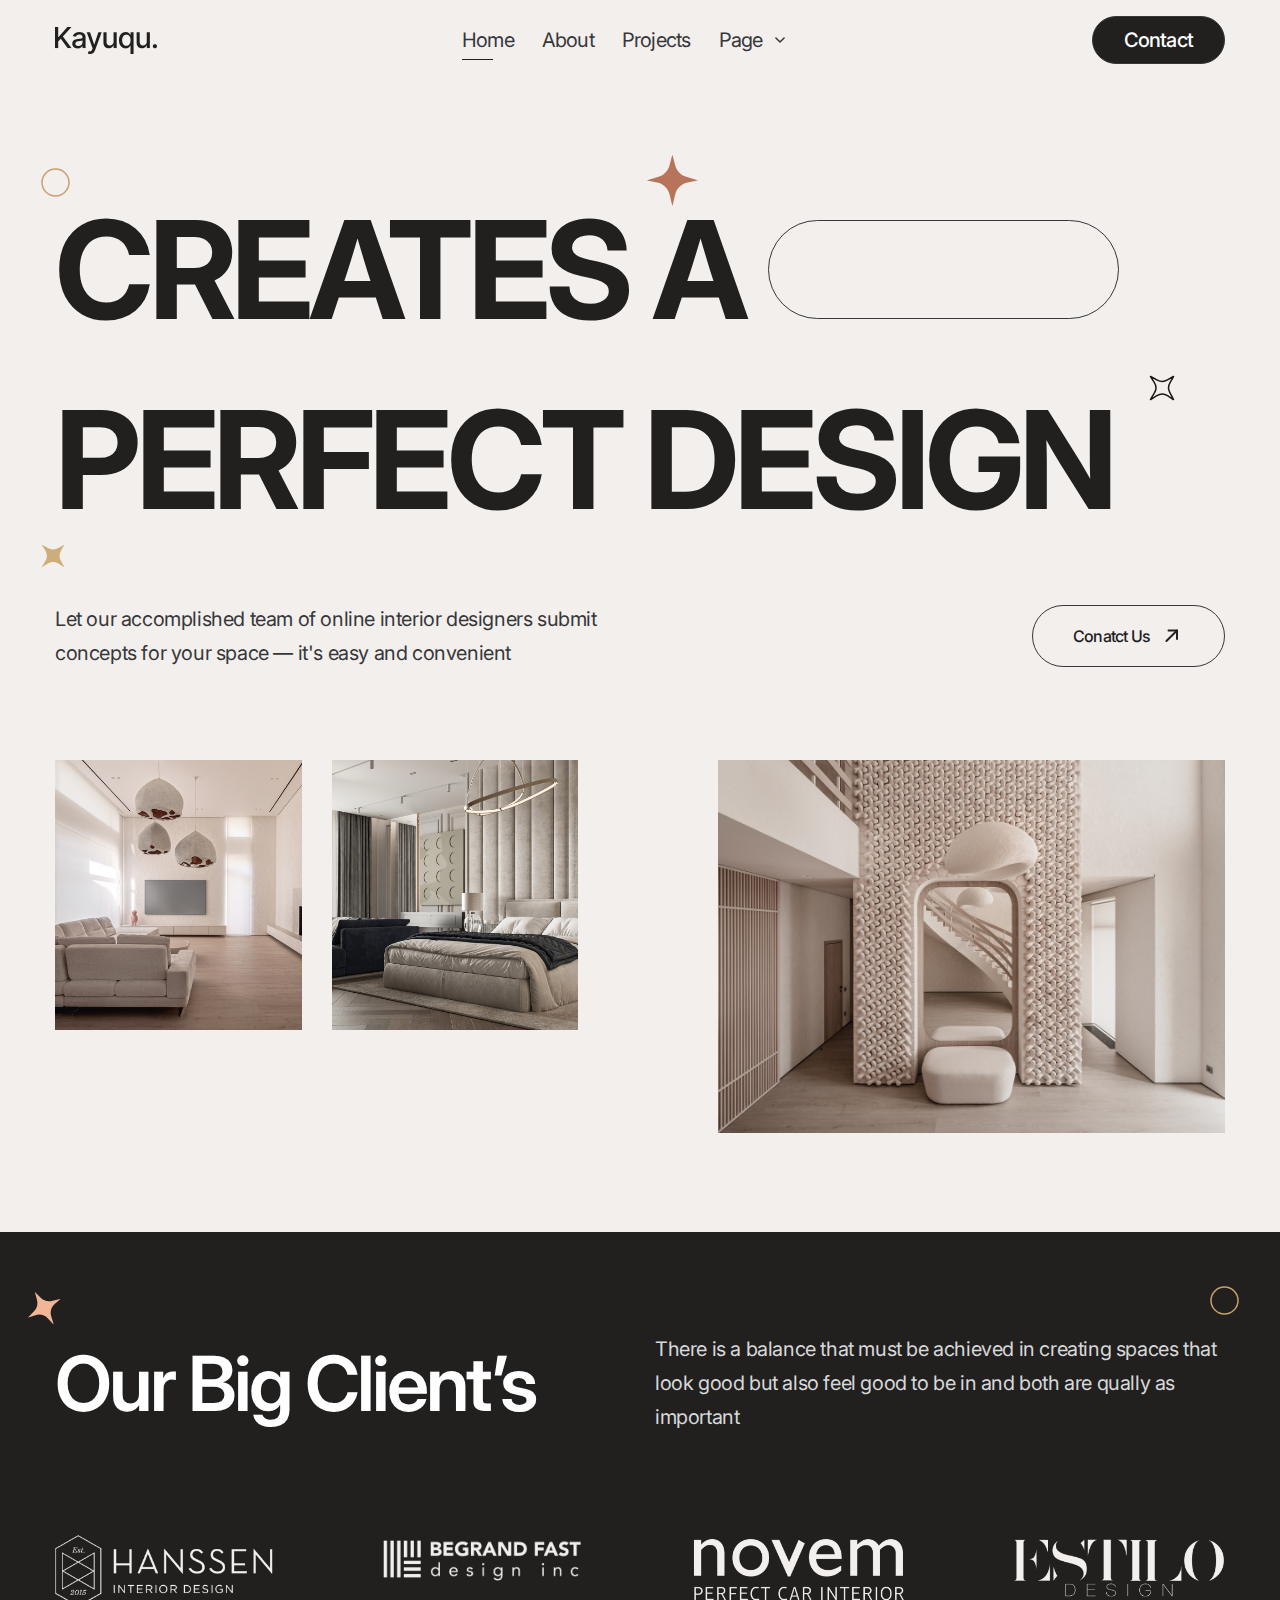
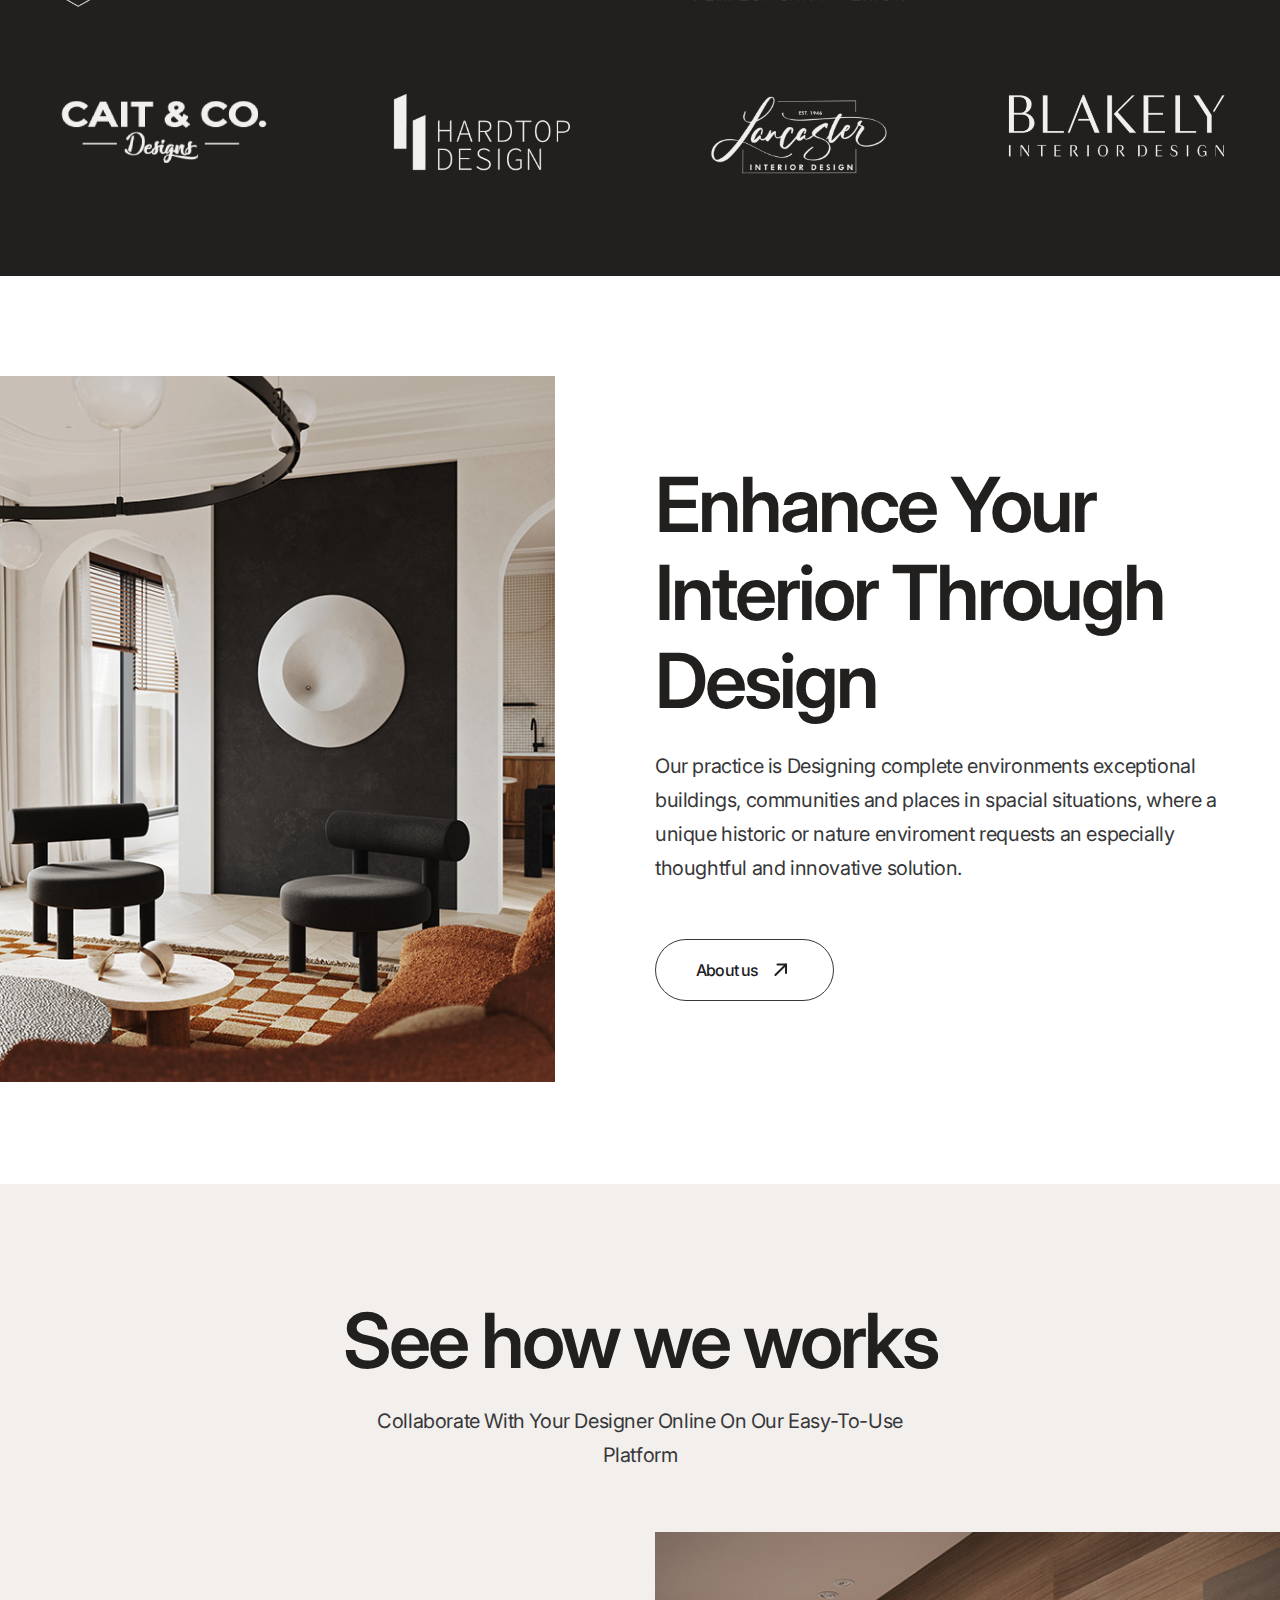
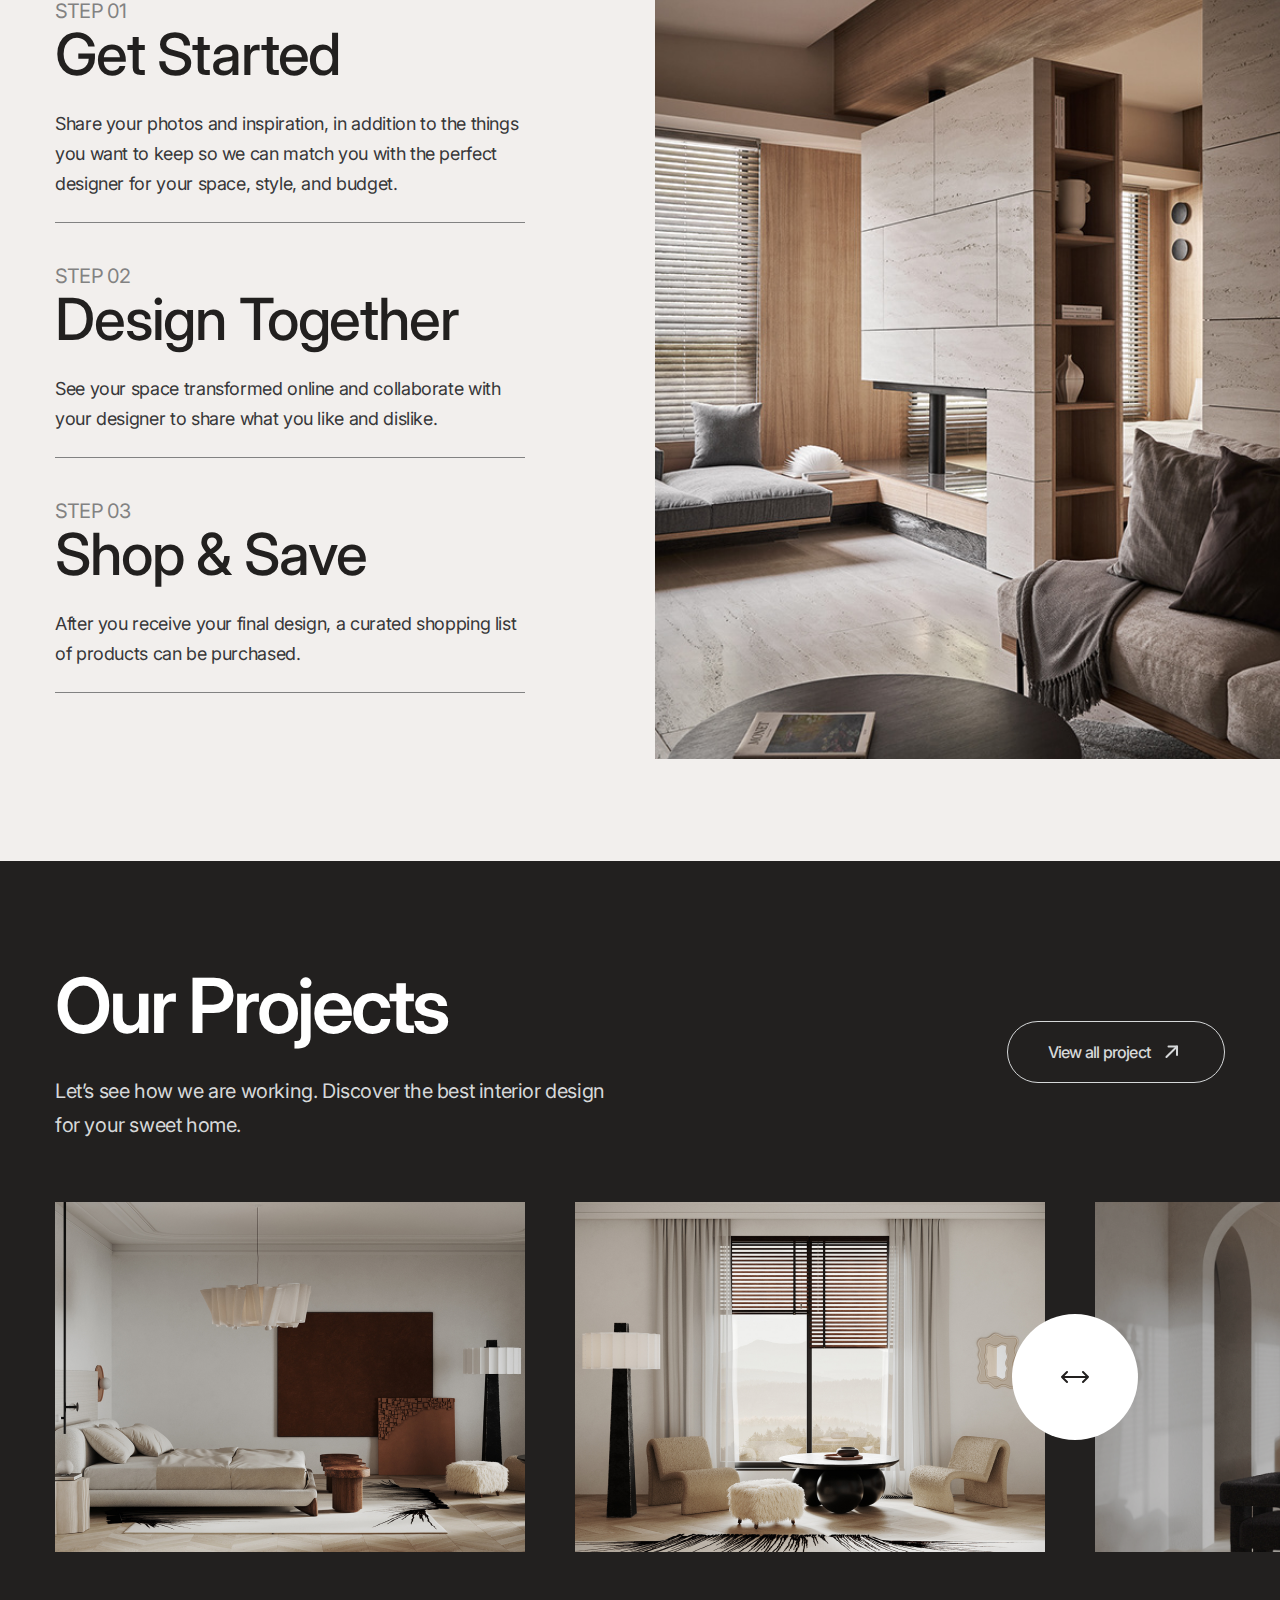
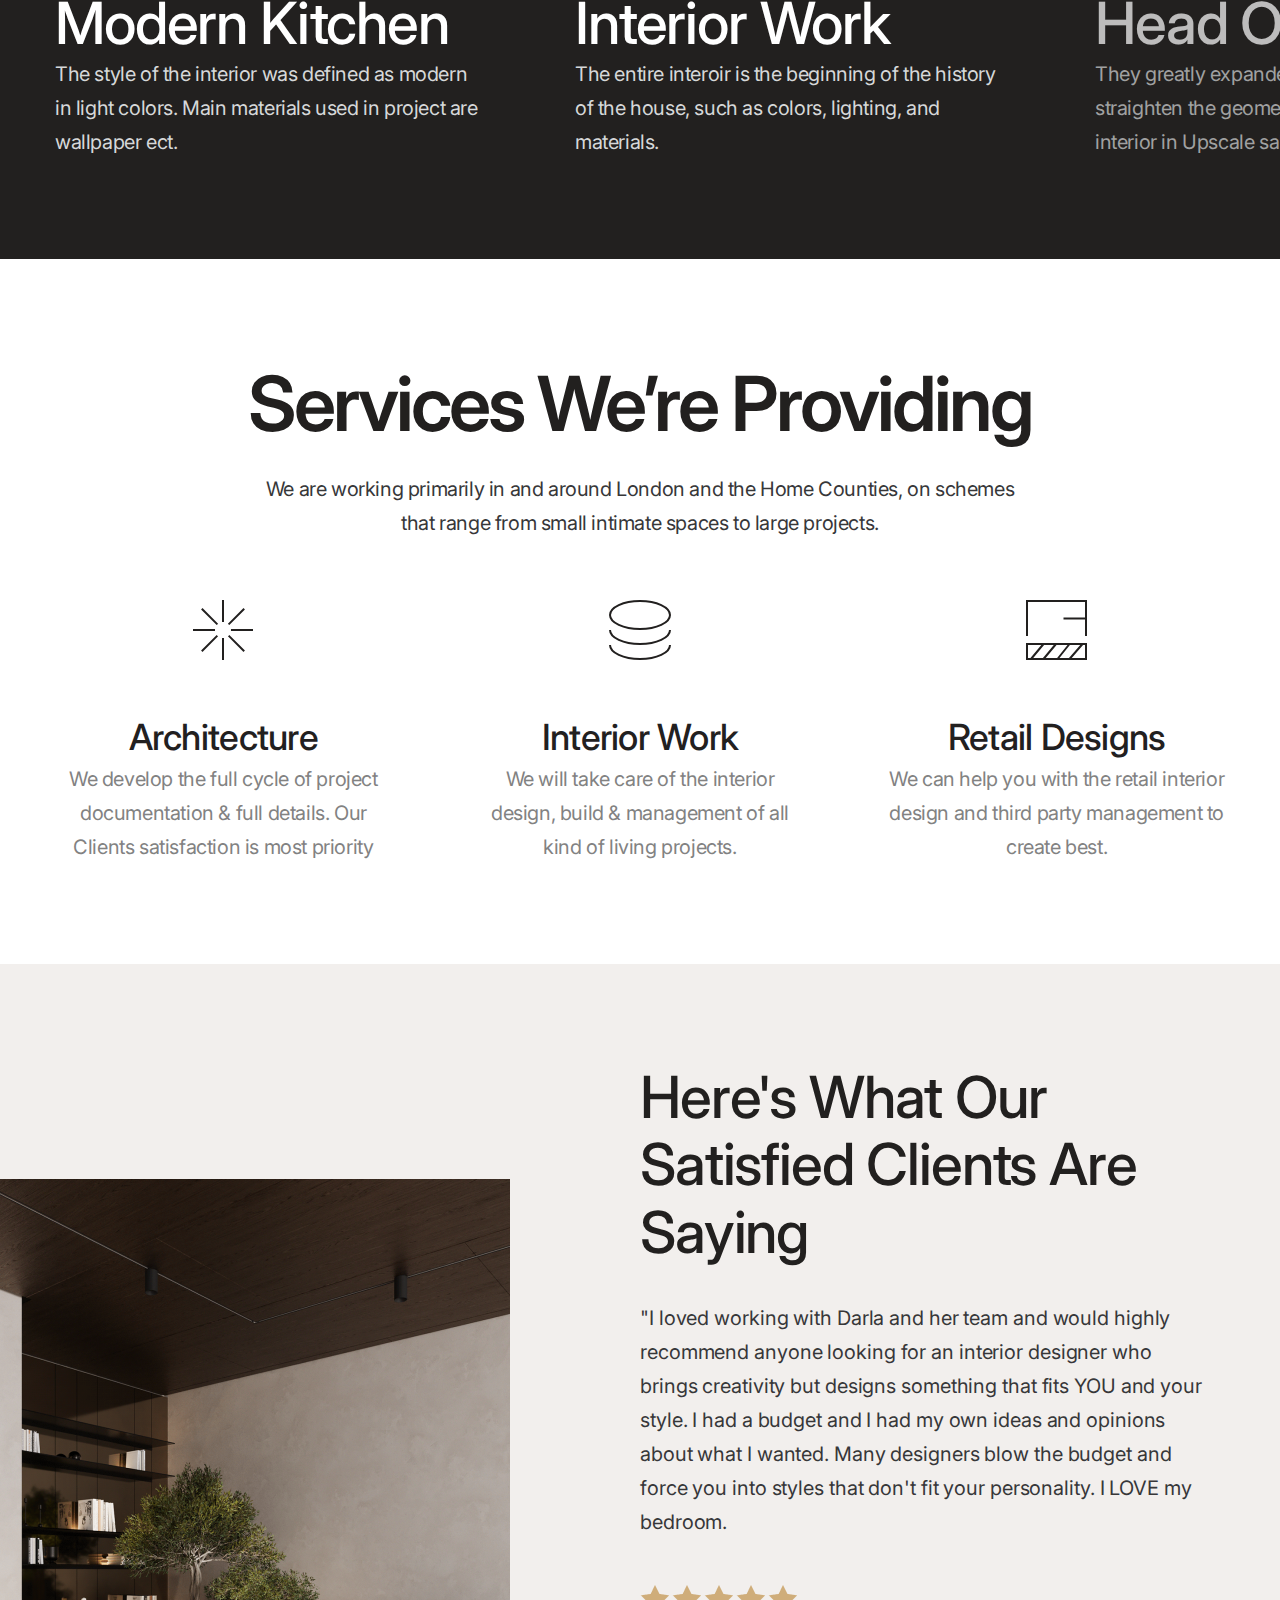
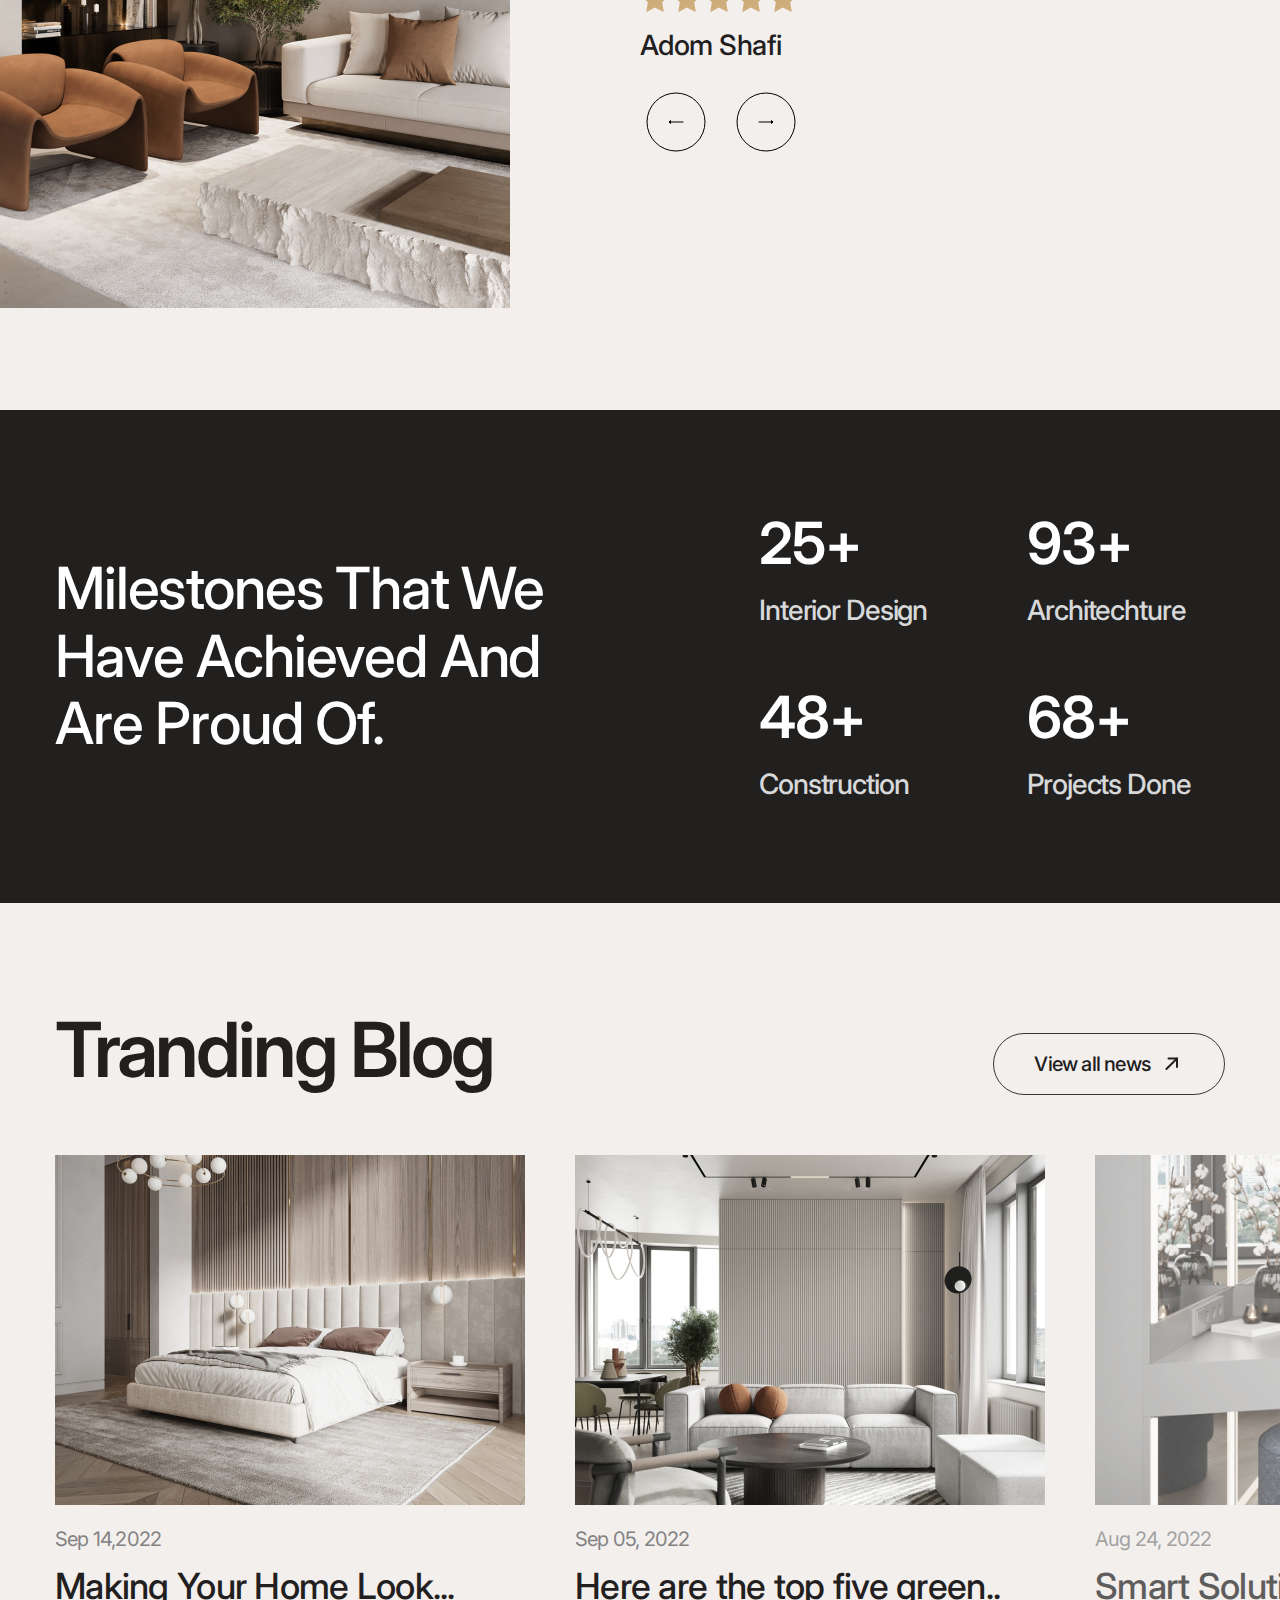
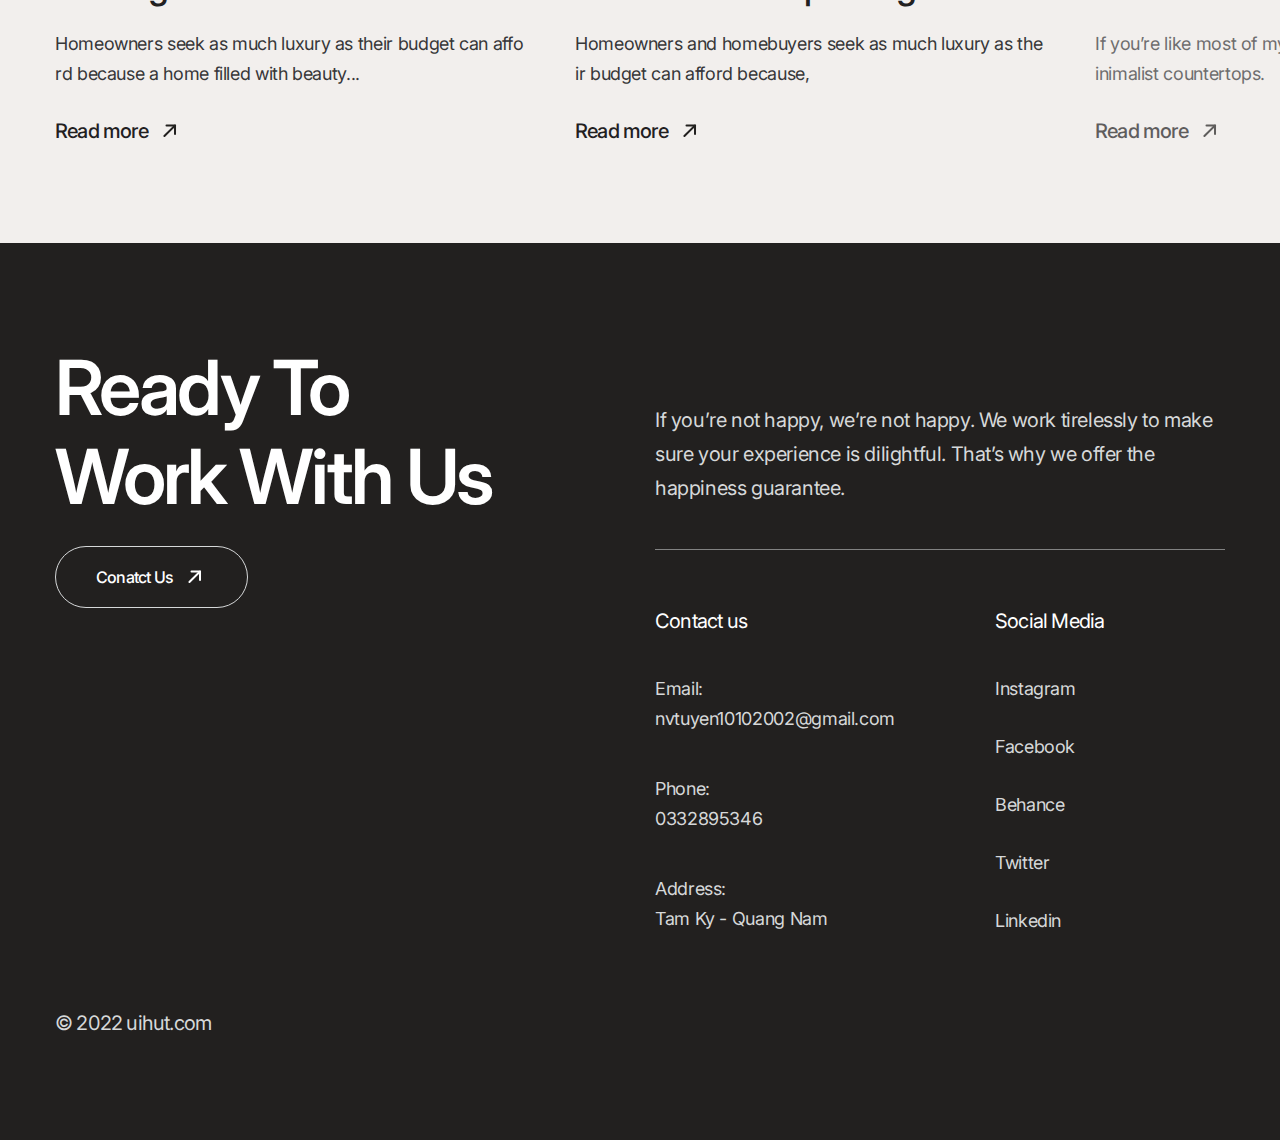
==== commit ea5e0e22: "project introduce" ====
--- a/index.html
+++ b/index.html
@@ -105,7 +105,9 @@
                     <nav class="nav__header">
                         <ul class="header__list">
                             <li>
-                                <a href="#!" class="header__link header__active"
+                                <a
+                                    href="index.html"
+                                    class="header__link header__active"
                                     >Home</a
                                 >
                             </li>
@@ -115,10 +117,9 @@
                                 >
                             </li>
                             <li>
-                                <a href="#!" class="header__link">Projects</a>
-                            </li>
-                            <li>
-                                <a href="#!" class="header__link">Contact</a>
+                                <a href="projects.html" class="header__link"
+                                    >Projects</a
+                                >
                             </li>
                             <li>
                                 <a href="#!" class="header__link"
@@ -143,7 +144,7 @@
                             </li>
                         </ul>
                     </nav>
-                    <button class="btn header__btn">Contact</button>
+                    <a href="contact.html" class="btn header__btn">Contact</a>
                 </div>
             </div>
         </header>
--- a/assets/css/Common.css
+++ b/assets/css/Common.css
@@ -113,6 +113,7 @@
     position: sticky;
     margin: 0 auto;
     top: 0;
+    z-index: 2;
 }
 
 .logo {
@@ -127,7 +128,7 @@
 }
 
 .nav__header {
-    margin: auto;
+    margin: 0 auto;
 }
 
 .header__list {
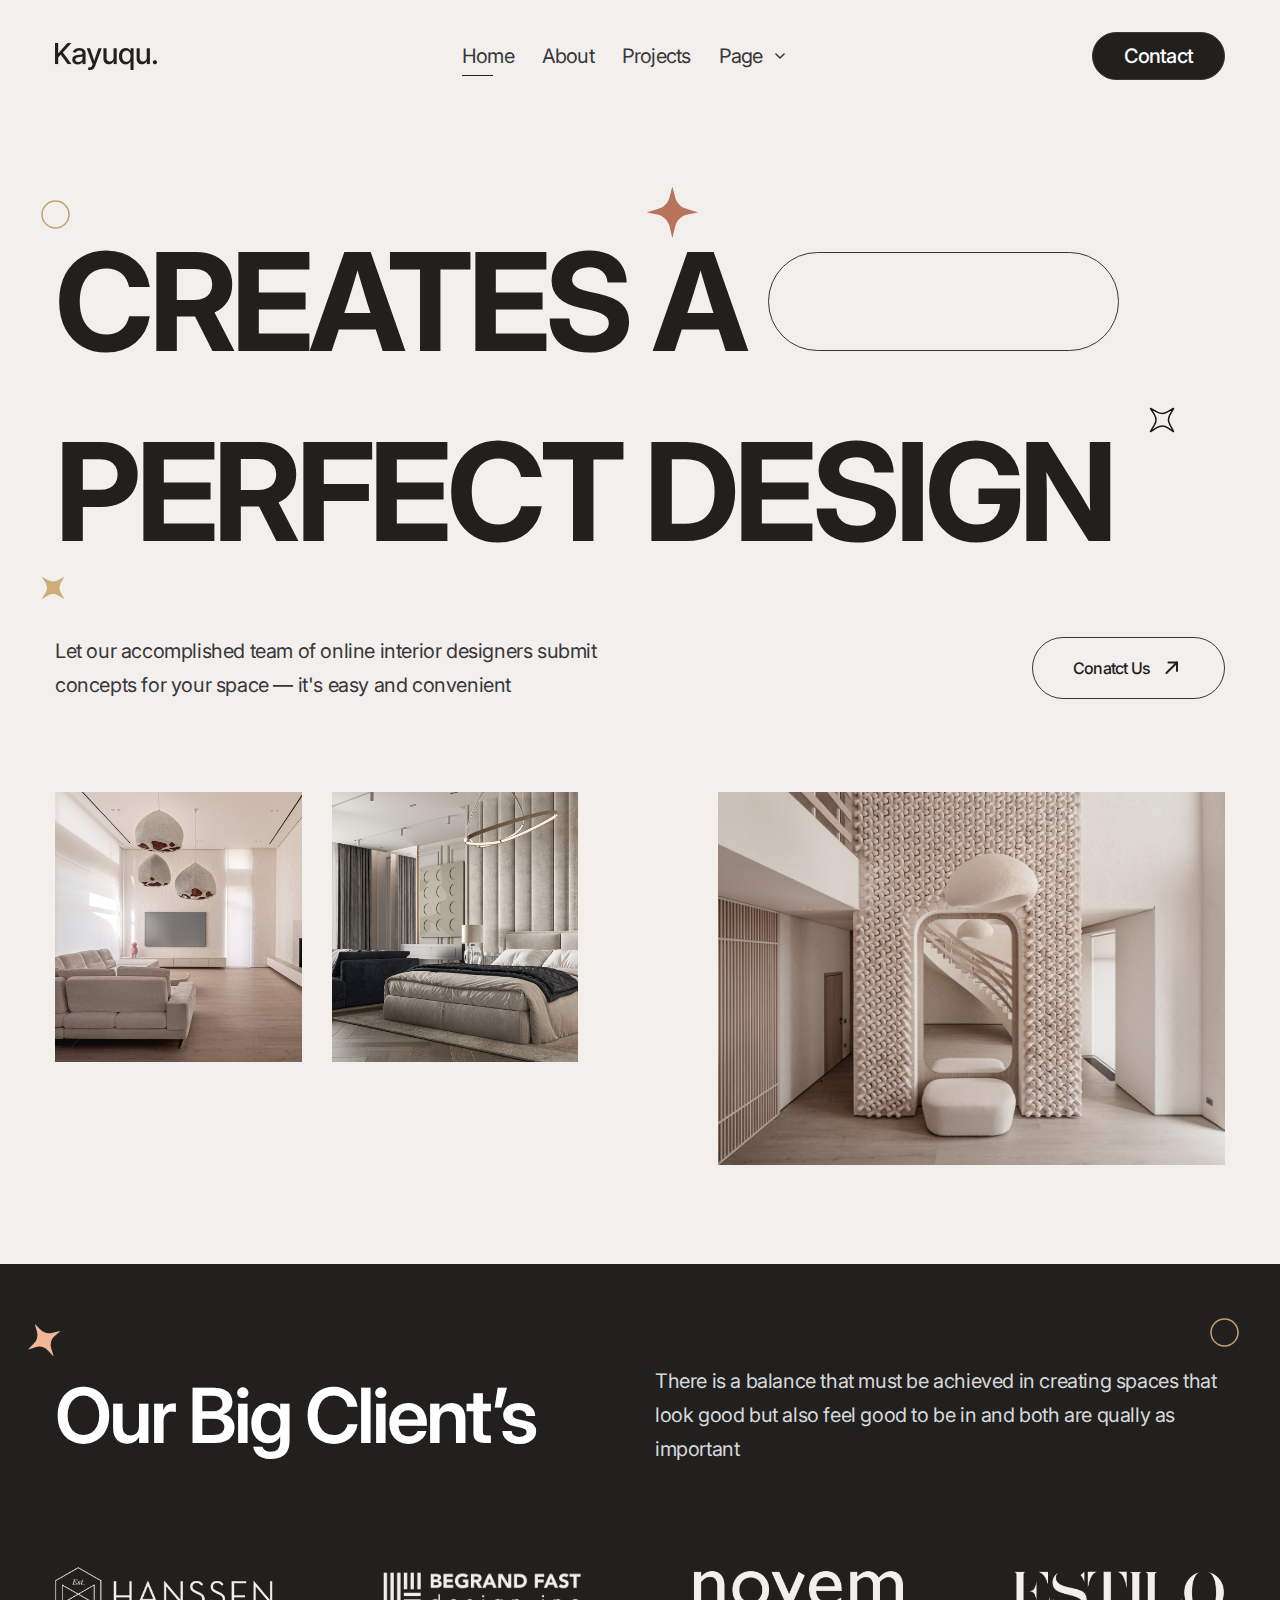
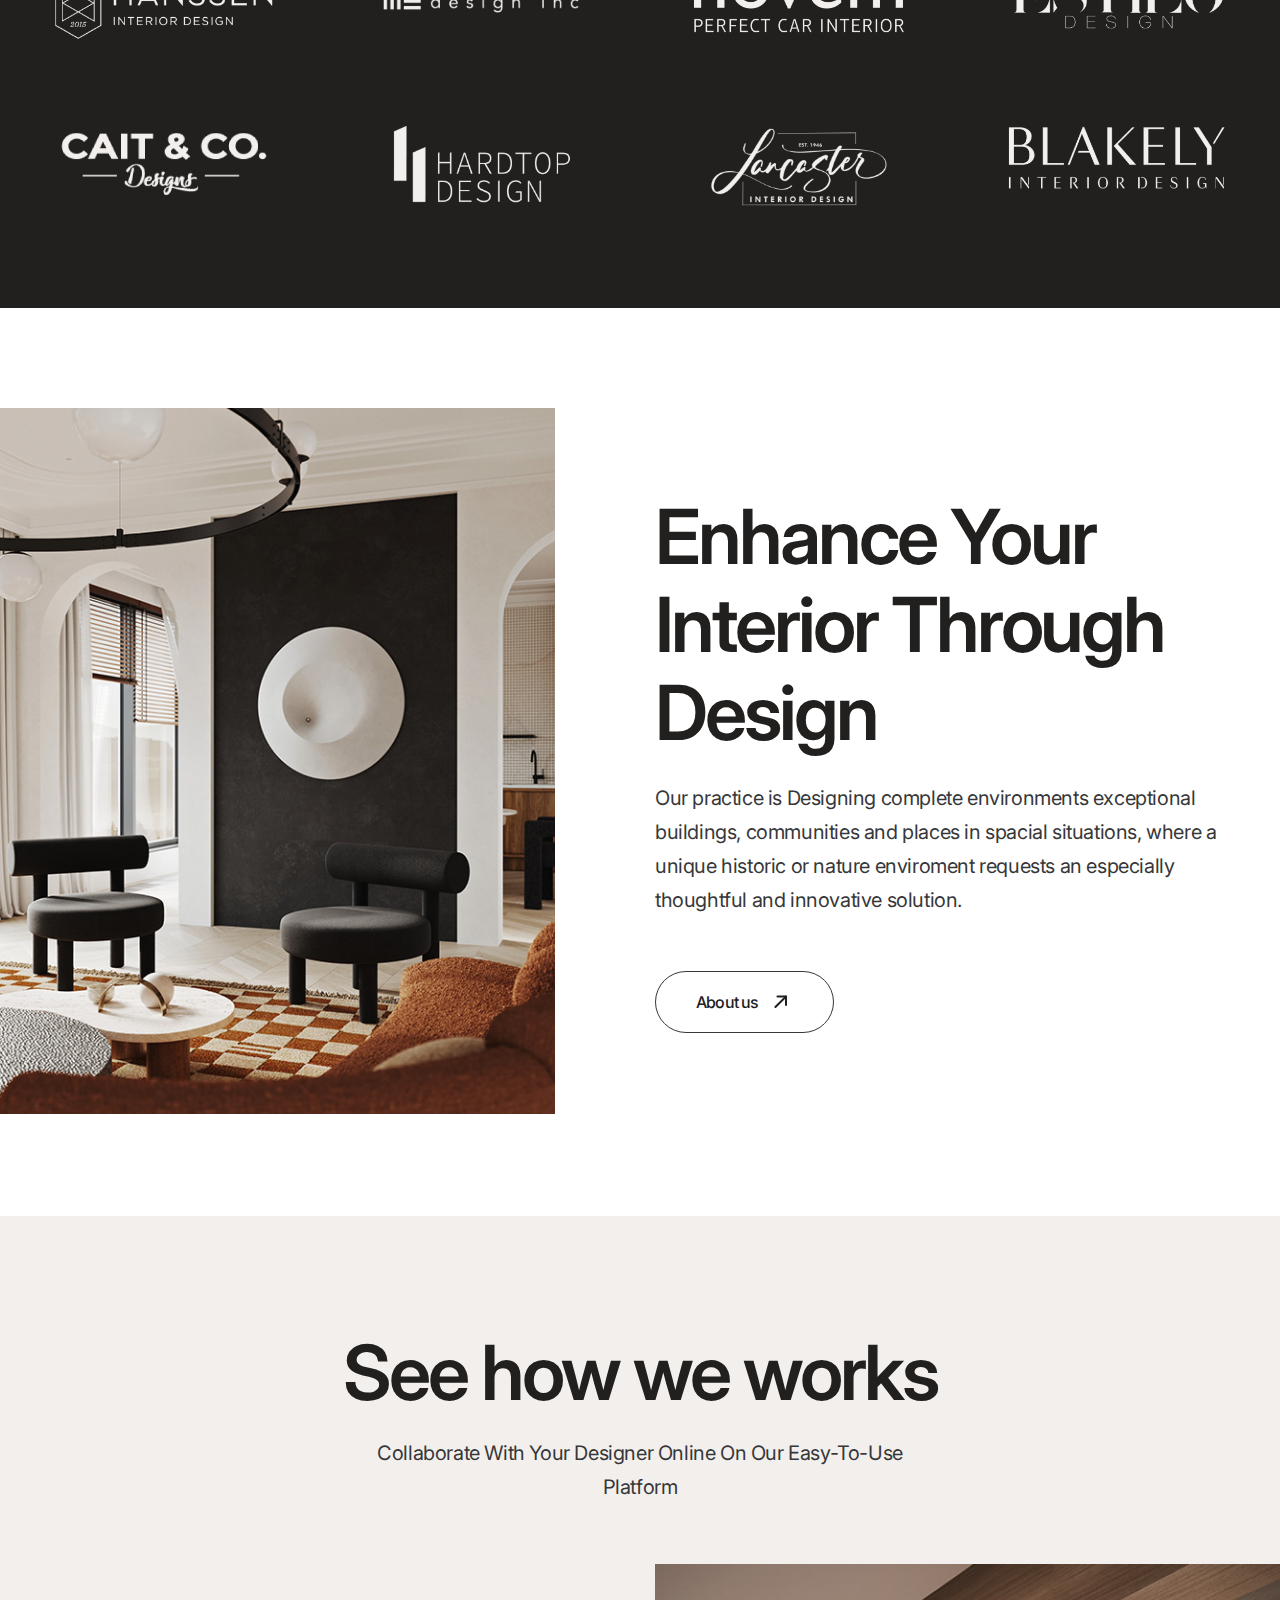
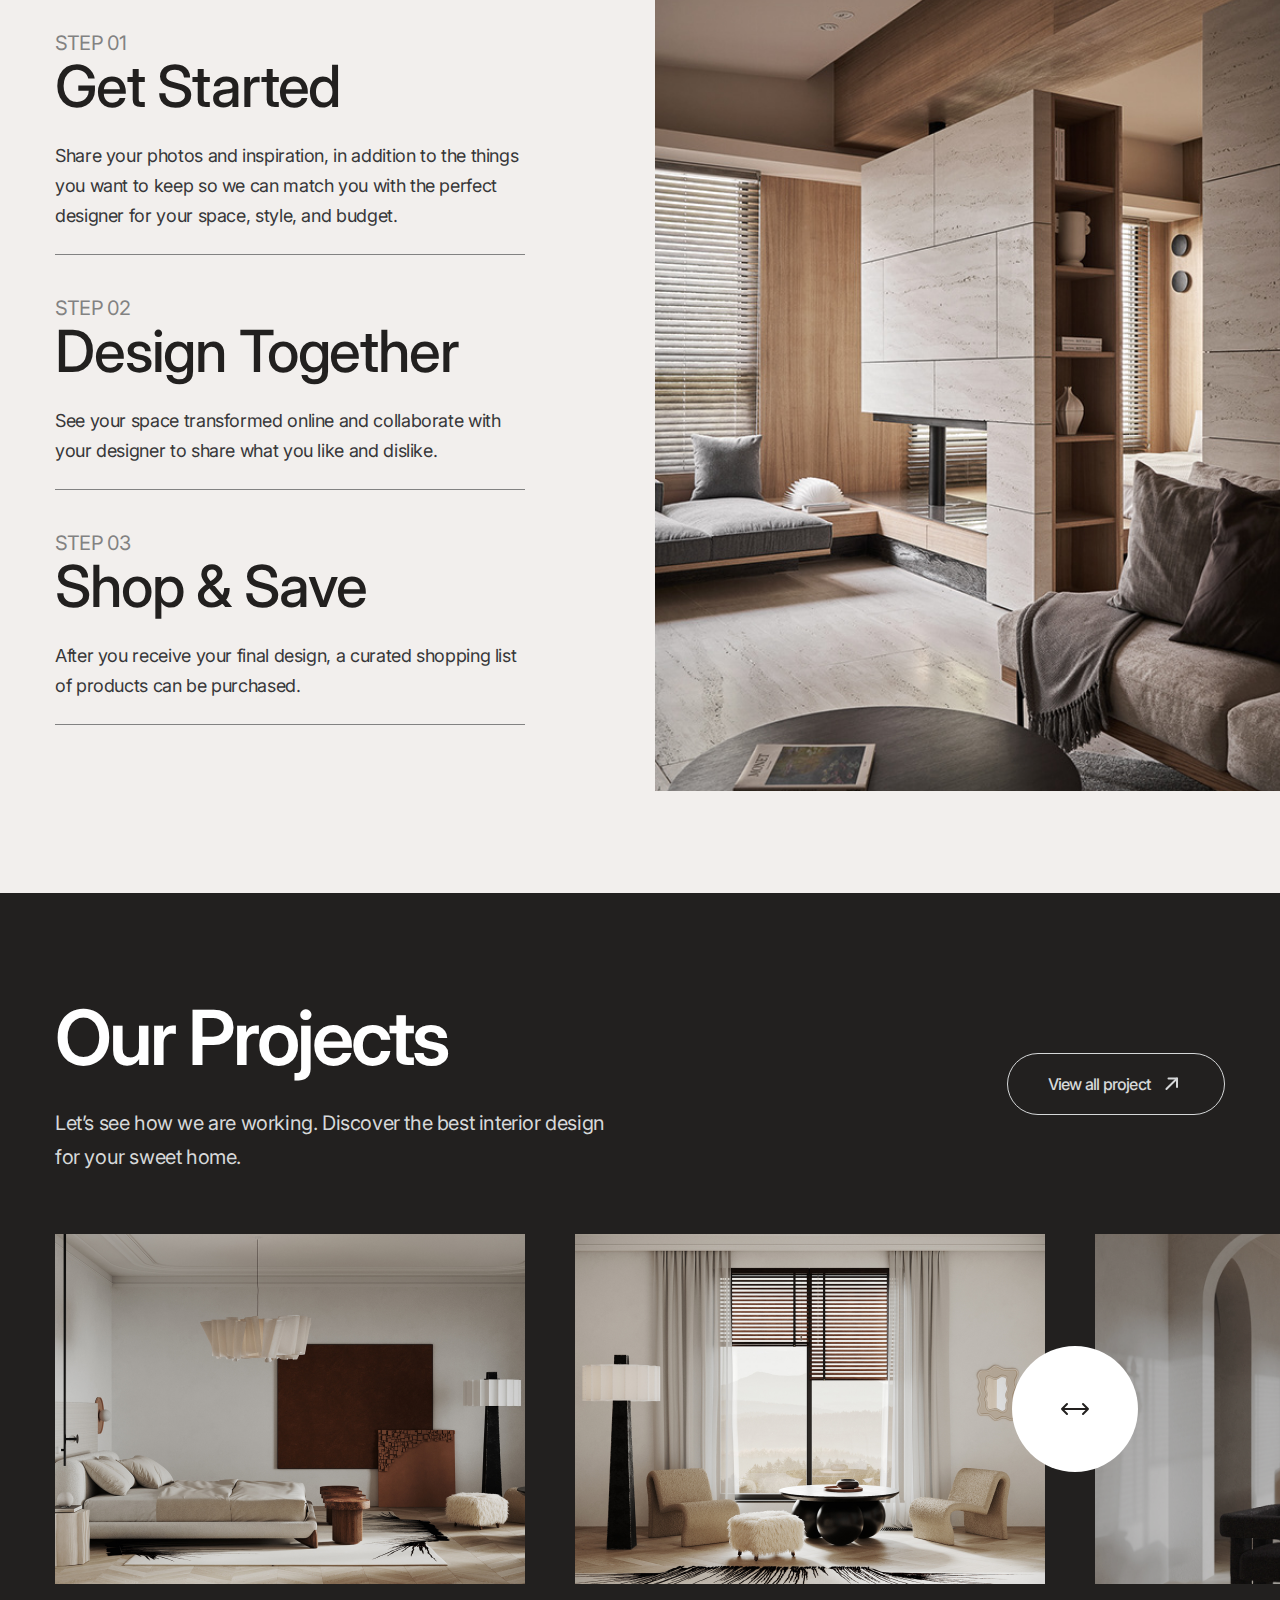
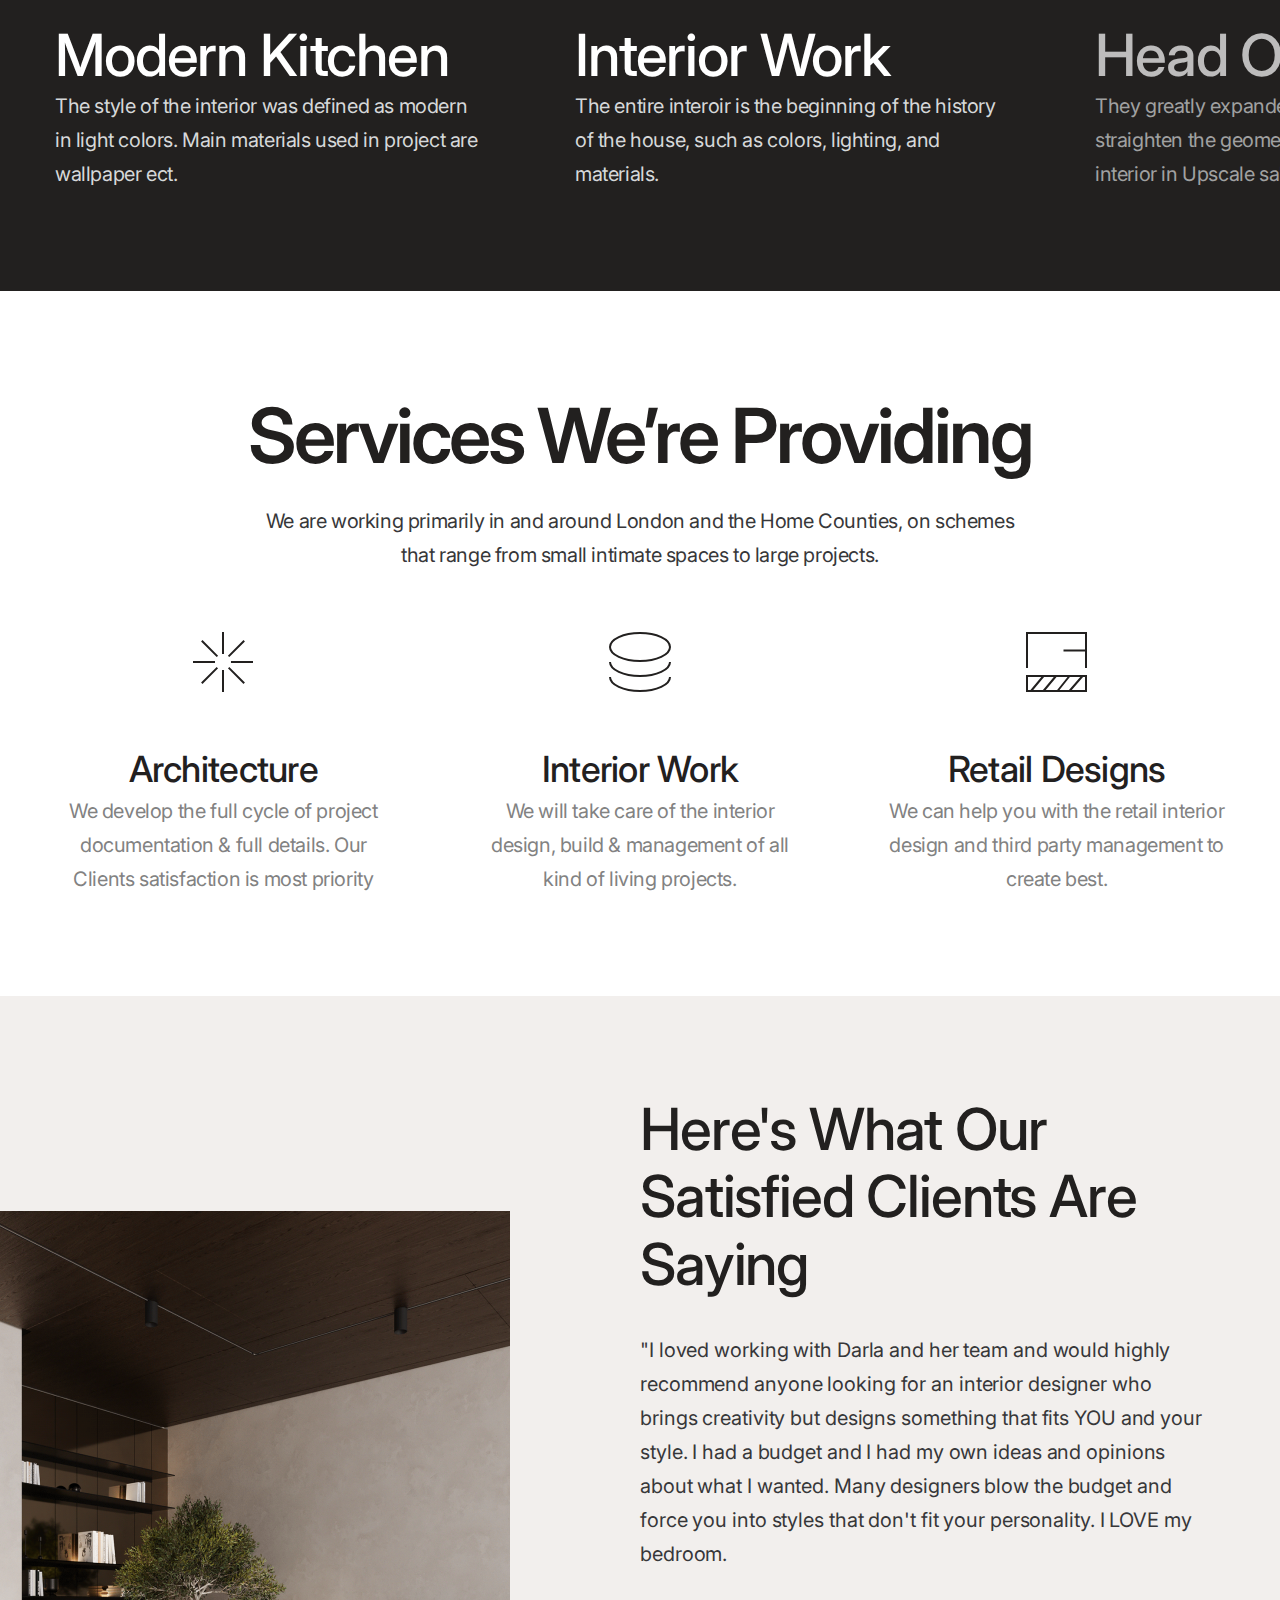
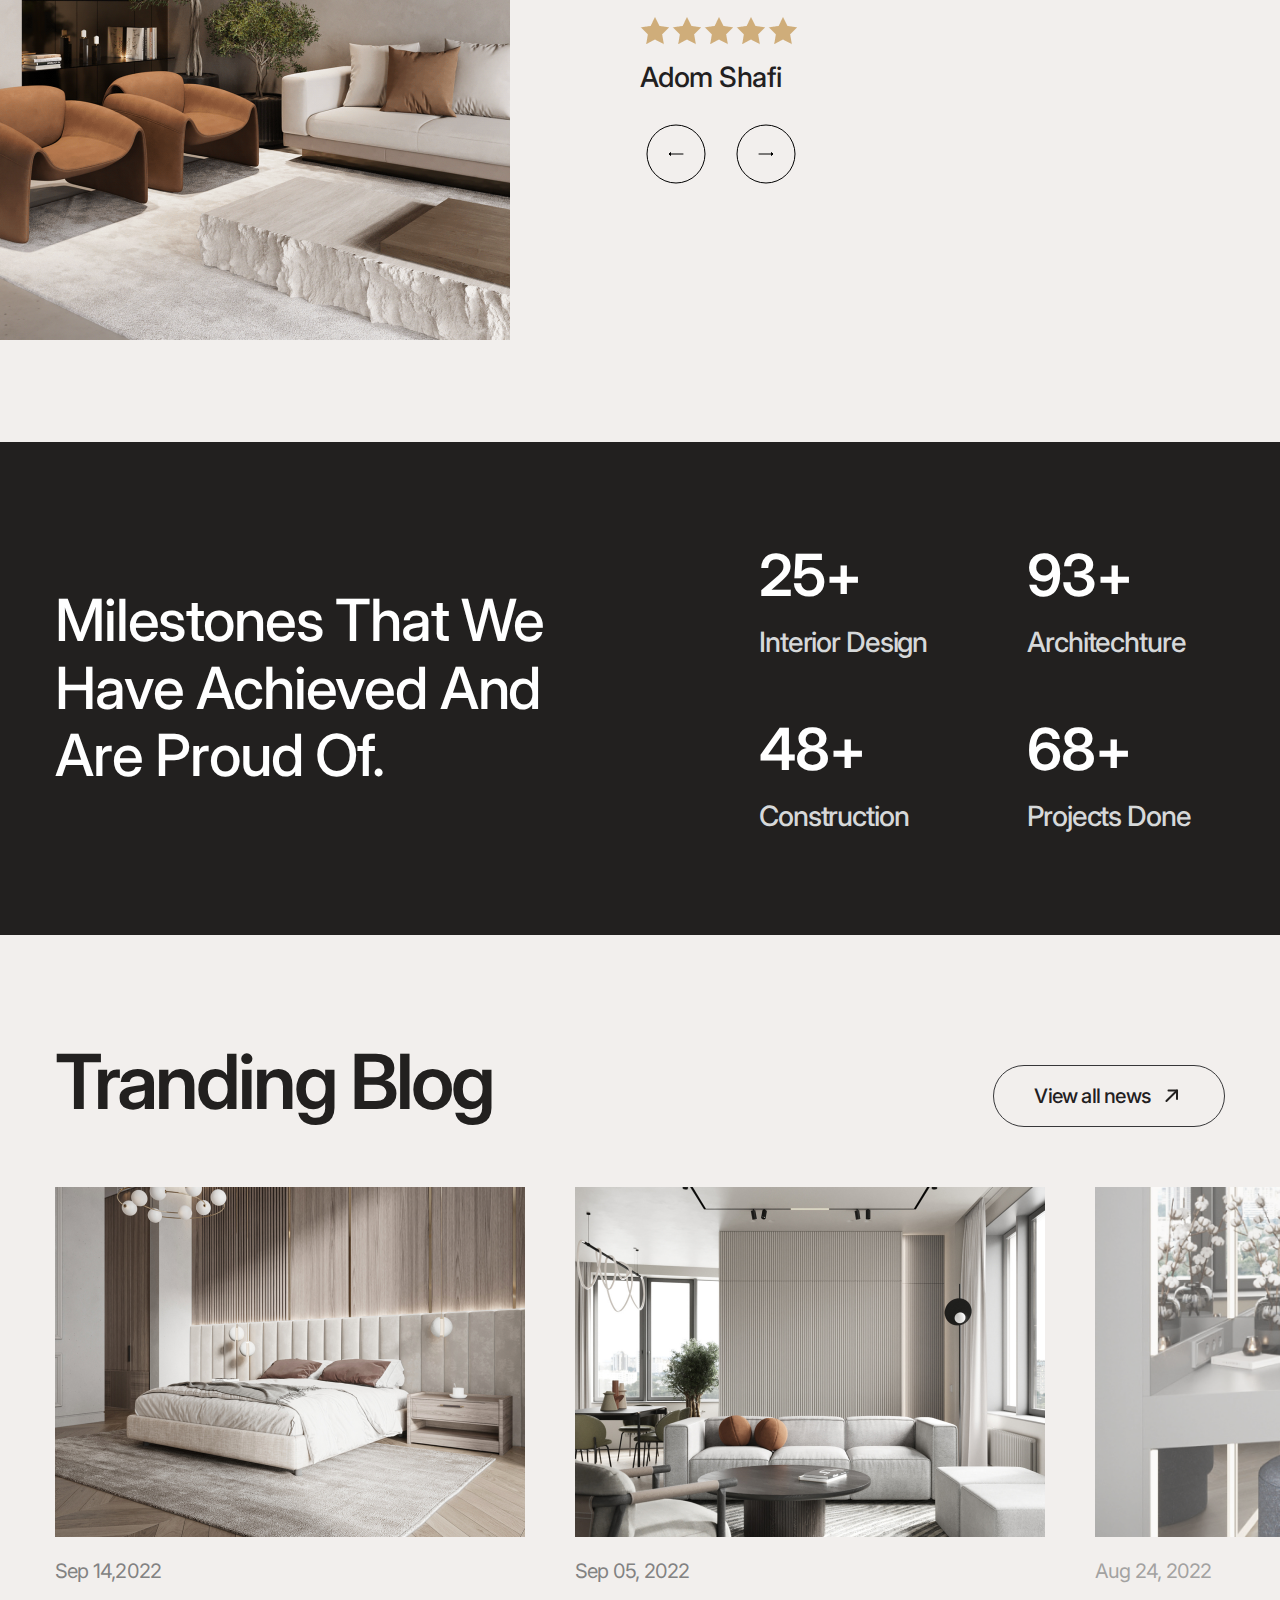
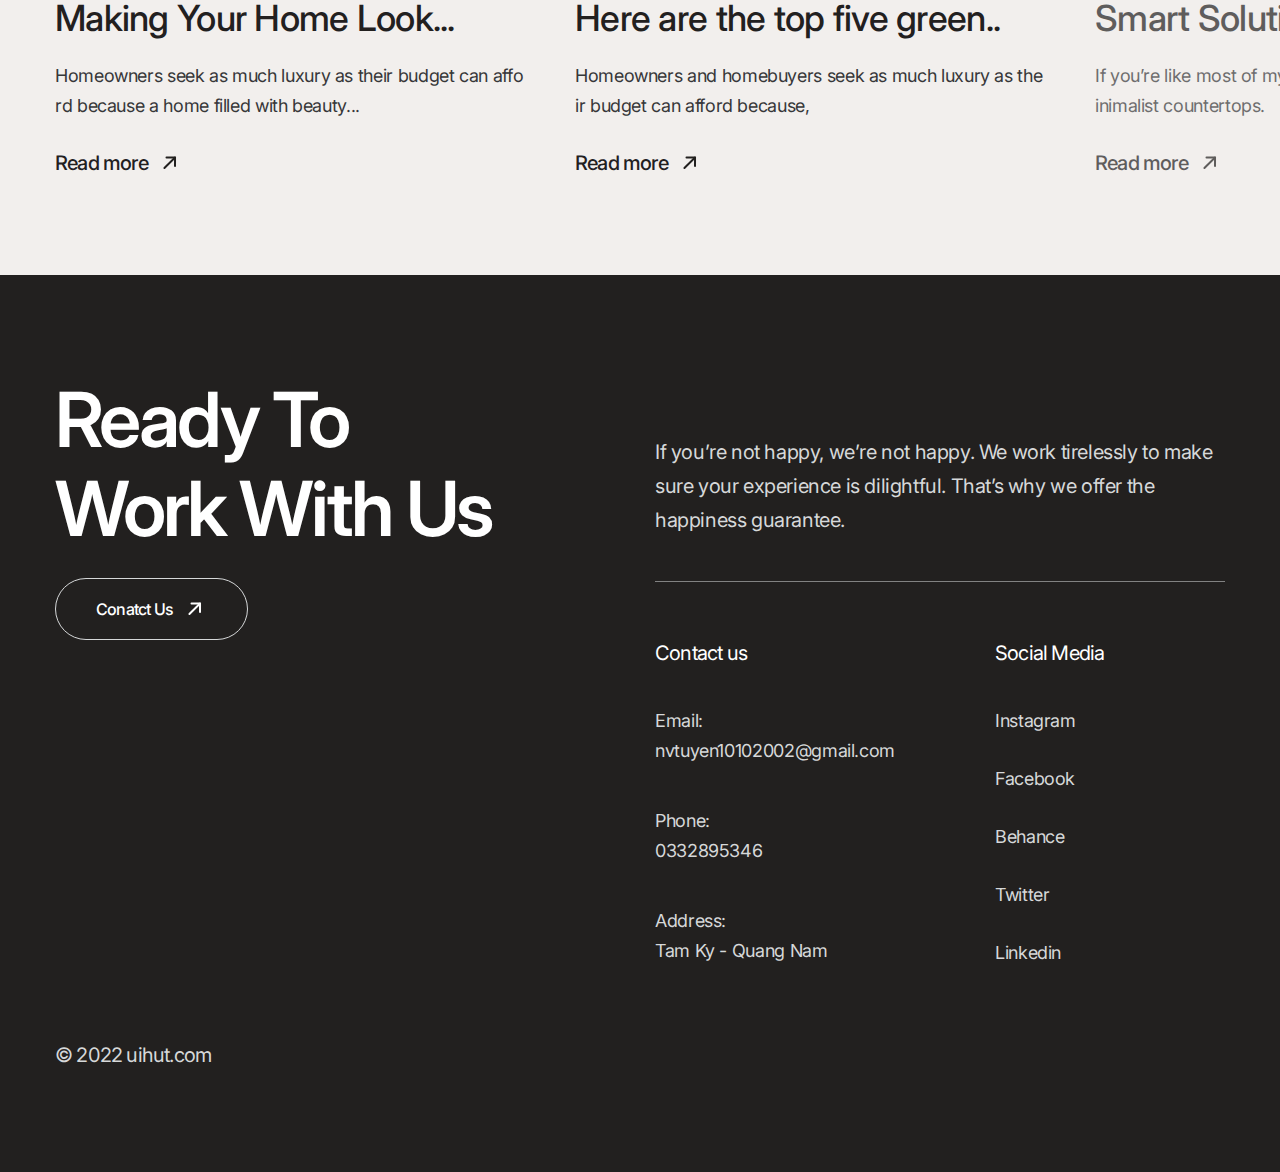
==== commit b54aa138: "edit header" ====
--- a/index.html
+++ b/index.html
@@ -103,26 +103,26 @@
                         class="logo"
                     />
                     <nav class="nav__header">
-                        <ul class="header__list">
-                            <li>
+                        <ul class="navbar__list">
+                            <li class="navbar__item">
                                 <a
                                     href="index.html"
-                                    class="header__link header__active"
+                                    class="navbar__link navbar__active"
                                     >Home</a
                                 >
                             </li>
-                            <li>
-                                <a href="about.html" class="header__link"
+                            <li class="navbar__item">
+                                <a href="about.html" class="navbar__link"
                                     >About</a
                                 >
                             </li>
-                            <li>
-                                <a href="projects.html" class="header__link"
+                            <li class="navbar__item">
+                                <a href="projects.html" class="navbar__link"
                                     >Projects</a
                                 >
                             </li>
-                            <li>
-                                <a href="#!" class="header__link"
+                            <li class="navbar__item">
+                                <a href="#!" class="navbar__link"
                                     >Page
                                     <svg
                                         class="header__menu"
@@ -141,6 +141,19 @@
                                         />
                                     </svg>
                                 </a>
+
+                                <ul class="sub-menu">
+                                    <li class="sub-menu__item">
+                                        <a href="#!" class="sub-menu__link"
+                                            >Blog</a
+                                        >
+                                    </li>
+                                    <li class="sub-menu__item">
+                                        <a href="#!" class="sub-menu__link"
+                                            >404</a
+                                        >
+                                    </li>
+                                </ul>
                             </li>
                         </ul>
                     </nav>
--- a/assets/css/Common.css
+++ b/assets/css/Common.css
@@ -103,7 +103,7 @@
 /* Header */
 
 .header {
-    padding: 16px 0 16px 0;
+    padding: 32px 0;
     background: var(--primary-color-bg);
     z-index: 1;
     /* background: #ff5b2e; */
@@ -130,13 +130,17 @@
 .nav__header {
     margin: 0 auto;
 }
-
-.header__list {
+.navbar__list {
     display: flex;
     align-items: center;
 }
 
-.header__link {
+.navbar__item {
+    position: relative;
+}
+
+.sub-menu__link,
+.navbar__link {
     position: relative;
     padding: 8px 14px;
     color: #373739;
@@ -146,7 +150,7 @@
     letter-spacing: -0.8px;
 }
 
-.header__active::before {
+.navbar__active::before {
     content: "";
     position: absolute;
     width: 38.6%;
@@ -161,6 +165,44 @@
     margin-left: 6px;
 }
 
+.navbar__item:hover .sub-menu {
+    display: block;
+}
+
+.sub-menu {
+    display: none;
+    position: absolute;
+    width: 100px;
+    background: #fff;
+    left: 8px;
+    top: 30px;
+    transform: 0.25s;
+}
+.sub-menu__item {
+    padding: 20px;
+}
+.sub-menu__item:hover {
+    width: 100%;
+    background: #adacac;
+    cursor: pointer;
+}
+
+.sub-menu__link {
+    padding: 0;
+    display: block;
+    position: relative;
+}
+
+.sub-menu__active::before {
+    position: absolute;
+    content: "";
+    width: 48%;
+    height: 1px;
+    bottom: -20px;
+    left: 0;
+    background: #22201f;
+}
+
 .header__btn {
     background: #22201f;
     padding: 13px 31px;
